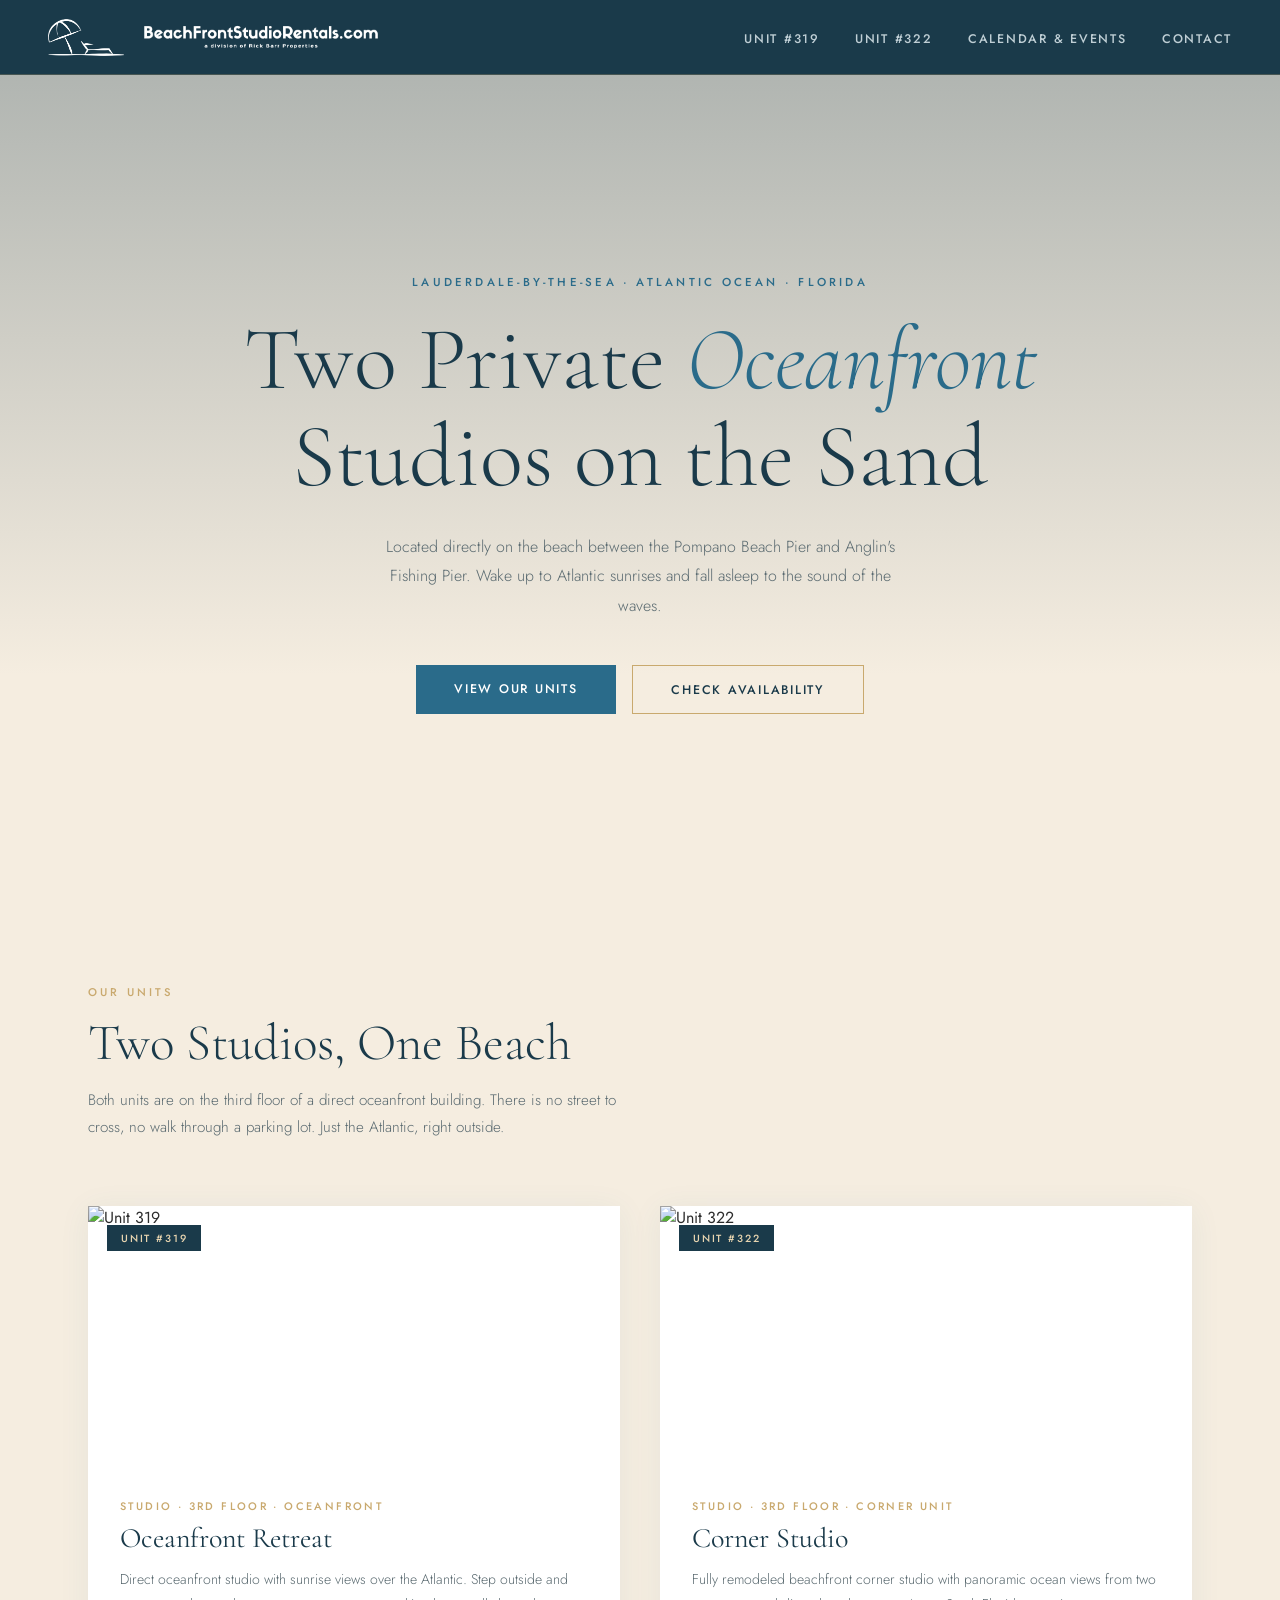
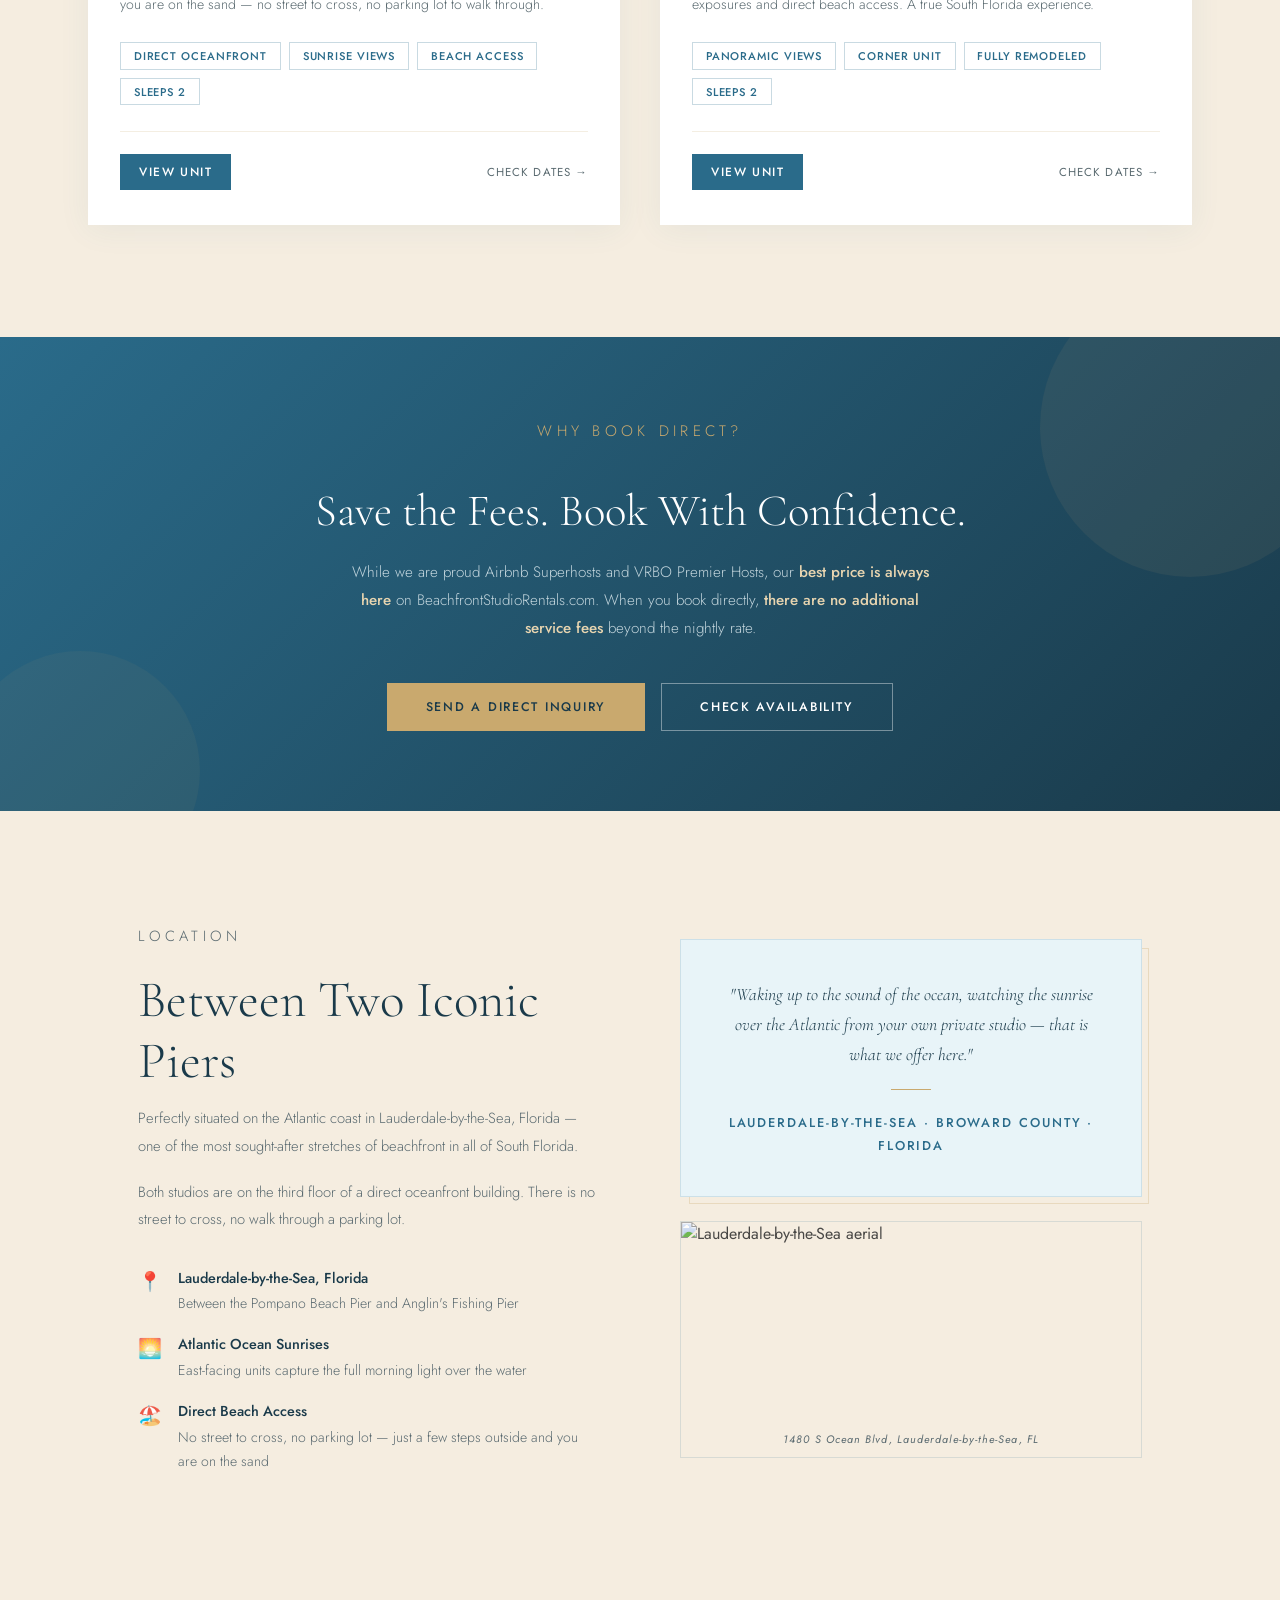
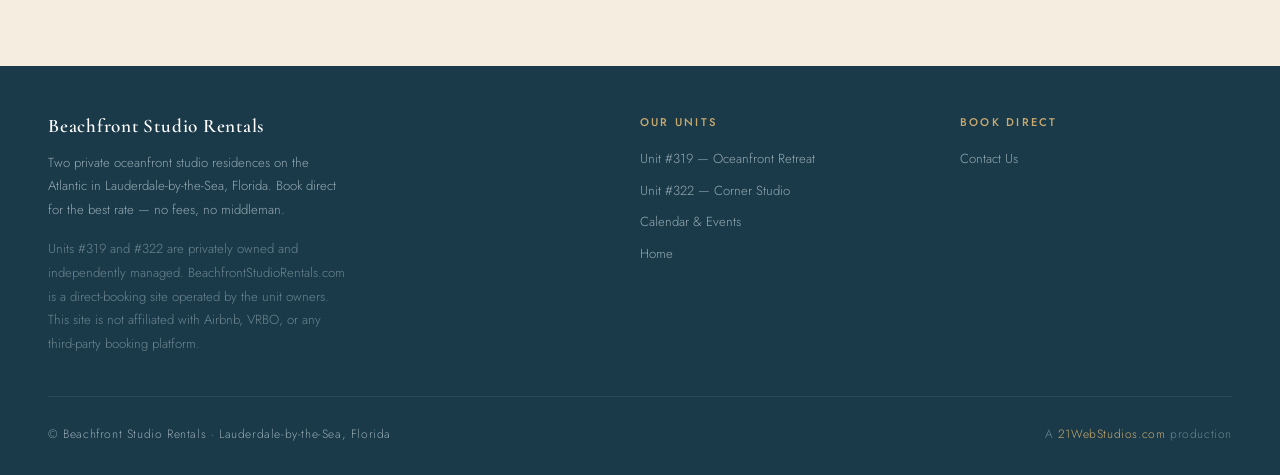
==== index.html @ 5acc969b "Add files via upload" ====
<!DOCTYPE html>
<html lang="en">
<head>
  <meta charset="UTF-8"/>
  <meta name="viewport" content="width=device-width,initial-scale=1.0"/>
  <title>Beachfront Studio Rentals &middot; Lauderdale-by-the-Sea, Florida</title>
  <meta name="description" content="Two private oceanfront studio residences directly on the sand in Lauderdale-by-the-Sea, Florida. Book direct and save."/>
  <link href="https://fonts.googleapis.com/css2?family=Cormorant+Garamond:ital,wght@0,300;0,400;0,600;1,300;1,400&family=Jost:wght@300;400;500&display=swap" rel="stylesheet"/>
  <style>

    *,*::before,*::after{box-sizing:border-box;margin:0;padding:0;}
:root{--sand:#f5ede0;--sand-dk:#ede0cc;--ocean:#2a6b8a;--ocean-dk:#1e5470;--foam:#e8f4f8;--deep:#1a3a4a;--gold:#c9a96e;--gold-lt:#e8d5b0;--text:#2c2c2c;--muted:#5a6a70;}
html{scroll-behavior:smooth;}
body{font-family:'Jost',sans-serif;background:var(--sand);color:var(--text);overflow-x:hidden;}
    nav{position:fixed;top:0;left:0;right:0;z-index:100;display:flex;justify-content:space-between;align-items:center;height:75px;padding:0 3rem;overflow:visible;background:#1a3a4a;border-bottom:1px solid rgba(201,169,110,0.25);}
.nav-logo{display:flex;align-items:center;gap:0.75rem;text-decoration:none;flex-shrink:0;overflow:visible;}
.nav-logo-icon{height:55px;width:auto;display:block;}
.nav-logo-wordmark{height:150px;width:auto;display:block;}
.nav-links{display:flex;gap:2.2rem;list-style:none;align-items:center;}
.nav-links a,.nav-links button{text-decoration:none;font-size:0.78rem;font-weight:500;letter-spacing:0.14em;text-transform:uppercase;color:rgba(232,244,248,0.8);transition:color 0.2s;background:none;border:none;cursor:pointer;font-family:'Jost',sans-serif;padding:0;}
.nav-links a:hover,.nav-links a.active,.nav-links button:hover{color:var(--gold);}
.nav-toggle{display:none;background:none;border:none;cursor:pointer;flex-direction:column;gap:5px;padding:4px;}
.nav-toggle span{display:block;width:22px;height:2px;background:rgba(232,244,248,0.8);}
    .contact-modal{display:none;position:fixed;inset:0;background:rgba(0,0,0,0.65);z-index:400;align-items:center;justify-content:center;padding:2rem;}
.contact-modal.open{display:flex;}
.contact-box{background:var(--sand);max-width:540px;width:100%;padding:2.5rem;position:relative;max-height:90vh;overflow-y:auto;}
.contact-box-close{position:absolute;top:1rem;right:1.25rem;background:none;border:none;font-size:1.5rem;cursor:pointer;color:var(--muted);line-height:1;}
.contact-box-eyebrow{font-size:0.68rem;letter-spacing:0.25em;text-transform:uppercase;color:var(--gold);font-weight:500;margin-bottom:0.5rem;}
.contact-box-title{font-family:'Cormorant Garamond',serif;font-size:1.7rem;font-weight:300;color:var(--deep);margin-bottom:1.75rem;line-height:1.2;}
.contact-form{display:flex;flex-direction:column;gap:0.85rem;}
.contact-form input,.contact-form select,.contact-form textarea{width:100%;padding:0.75rem 1rem;border:1px solid rgba(42,107,138,0.22);background:white;font-family:'Jost',sans-serif;font-size:0.88rem;color:var(--text);outline:none;transition:border-color 0.2s;resize:none;-webkit-appearance:none;appearance:none;}
.contact-form input:focus,.contact-form select:focus,.contact-form textarea:focus{border-color:var(--ocean);}
.contact-form textarea{height:100px;}
.date-row{display:grid;grid-template-columns:1fr 1fr;gap:0.85rem;}
.contact-nudge{font-size:0.78rem;color:var(--ocean);font-style:italic;display:none;padding:0.4rem 0.75rem;background:rgba(42,107,138,0.07);border-left:2px solid var(--ocean);}
.contact-submit{background:var(--ocean);color:white;padding:0.9rem;font-family:'Jost',sans-serif;font-size:0.78rem;font-weight:500;letter-spacing:0.14em;text-transform:uppercase;border:none;cursor:pointer;transition:background 0.2s;width:100%;margin-top:0.25rem;}
.contact-submit:hover{background:var(--deep);}
.contact-success{display:none;text-align:center;padding:2rem 0;}
.contact-success .check{font-size:2.5rem;color:var(--gold);margin-bottom:0.75rem;}
.contact-success p{font-size:0.92rem;color:var(--muted);font-weight:300;line-height:1.85;}
    .hero{min-height:100vh;display:flex;flex-direction:column;justify-content:center;align-items:center;text-align:center;padding:10rem 2rem 4.5rem;position:relative;overflow:hidden;}
    .hero::before{content:'';position:absolute;inset:0;background:linear-gradient(to bottom,rgba(26,58,74,0.35) 0%,rgba(245,237,224,0.72) 75%,rgba(245,237,224,1) 100%);z-index:1;}
    .hero-slide{position:absolute;inset:0;background-size:cover;background-position:center;background-repeat:no-repeat;opacity:0;transition:opacity 2s ease-in-out;z-index:0;}
    .hero-slide.active{opacity:1;}
    .hero>*:not(.hero-slide){position:relative;z-index:2;}
    .hero-eyebrow{font-size:0.72rem;letter-spacing:0.28em;text-transform:uppercase;color:var(--ocean);margin-bottom:1.4rem;font-weight:500;animation:fadeUp 0.9s ease both;}
    .hero h1{font-family:'Cormorant Garamond',serif;font-size:clamp(2.8rem,7vw,5.8rem);font-weight:300;line-height:1.08;color:var(--deep);max-width:820px;margin-bottom:1.6rem;animation:fadeUp 0.9s 0.15s ease both;}
    .hero h1 em{font-style:italic;color:var(--ocean);}
    .hero-sub{font-size:1rem;line-height:1.85;color:var(--muted);max-width:520px;margin-bottom:2.8rem;font-weight:300;animation:fadeUp 0.9s 0.3s ease both;}
    .hero-cta{display:flex;gap:1rem;flex-wrap:wrap;justify-content:center;animation:fadeUp 0.9s 0.45s ease both;}
    @keyframes fadeUp{from{opacity:0;transform:translateY(28px);}to{opacity:1;transform:translateY(0);}}
    .btn-primary{background:var(--ocean);color:white;padding:0.9rem 2.4rem;border:none;font-family:'Jost',sans-serif;font-size:0.78rem;font-weight:500;letter-spacing:0.14em;text-transform:uppercase;text-decoration:none;cursor:pointer;transition:background 0.2s,transform 0.2s;display:inline-block;}
    .btn-primary:hover{background:var(--deep);transform:translateY(-2px);}
    .btn-outline{background:transparent;color:var(--deep);padding:0.9rem 2.4rem;border:1.5px solid var(--gold);font-family:'Jost',sans-serif;font-size:0.78rem;font-weight:500;letter-spacing:0.14em;text-transform:uppercase;text-decoration:none;cursor:pointer;transition:background 0.2s,color 0.2s,transform 0.2s;display:inline-block;}
    .btn-outline:hover{background:var(--gold);color:white;transform:translateY(-2px);}
    .units{padding:5.25rem 3rem 7rem;max-width:1200px;margin:0 auto;}
    .section-label{font-size:0.7rem;letter-spacing:0.28em;text-transform:uppercase;color:var(--gold);margin-bottom:0.8rem;font-weight:500;}
    .section-title{font-family:'Cormorant Garamond',serif;font-size:clamp(2rem,4vw,3.2rem);font-weight:300;color:var(--deep);margin-bottom:0.8rem;line-height:1.2;}
    .section-intro{font-size:0.95rem;color:var(--muted);font-weight:300;line-height:1.8;max-width:560px;margin-bottom:4rem;}
    .units-grid{display:grid;grid-template-columns:repeat(auto-fit,minmax(340px,1fr));gap:2.5rem;}
    .unit-card{background:white;overflow:hidden;box-shadow:0 4px 30px rgba(42,107,138,0.07);transition:transform 0.35s,box-shadow 0.35s;}
    .unit-card:hover{transform:translateY(-7px);box-shadow:0 16px 50px rgba(42,107,138,0.14);}
    .unit-img-wrap{position:relative;overflow:hidden;}
    .unit-img{width:100%;height:260px;object-fit:cover;display:block;transition:transform 0.5s ease;}
    .unit-card:hover .unit-img{transform:scale(1.04);}
    .unit-badge{position:absolute;top:1.2rem;left:1.2rem;background:var(--deep);color:var(--gold-lt);font-size:0.65rem;letter-spacing:0.18em;text-transform:uppercase;padding:0.35rem 0.85rem;font-weight:500;}
    .unit-body{padding:2rem 2rem 2.2rem;}
    .unit-number{font-size:0.68rem;letter-spacing:0.22em;text-transform:uppercase;color:var(--gold);margin-bottom:0.5rem;font-weight:500;}
    .unit-name{font-family:'Cormorant Garamond',serif;font-size:1.75rem;font-weight:400;color:var(--deep);margin-bottom:0.75rem;line-height:1.2;}
    .unit-desc{font-size:0.88rem;line-height:1.75;color:var(--muted);font-weight:300;margin-bottom:1.6rem;}
    .unit-features{display:flex;flex-wrap:wrap;gap:0.5rem;margin-bottom:1.6rem;}
    .unit-feature{font-size:0.7rem;letter-spacing:0.08em;text-transform:uppercase;color:var(--ocean);border:1px solid rgba(42,107,138,0.25);padding:0.3rem 0.8rem;font-weight:500;}
    .unit-footer{display:flex;justify-content:space-between;align-items:center;padding-top:1.4rem;border-top:1px solid rgba(201,169,110,0.2);flex-wrap:wrap;gap:0.8rem;}
    .unit-link-primary{font-size:0.75rem;letter-spacing:0.12em;text-transform:uppercase;color:white;background:var(--ocean);text-decoration:none;font-weight:500;padding:0.55rem 1.2rem;transition:background 0.2s;}
    .unit-link-primary:hover{background:var(--deep);}
    .unit-link-secondary{font-size:0.72rem;letter-spacing:0.1em;text-transform:uppercase;color:var(--muted);text-decoration:none;font-weight:400;transition:color 0.2s;}
    .unit-link-secondary:hover{color:var(--gold);}
    .book-direct{background:linear-gradient(135deg,var(--ocean) 0%,var(--deep) 100%);padding:5rem 3rem;text-align:center;position:relative;overflow:hidden;}
    .book-direct::before{content:'';position:absolute;top:-60px;right:-60px;width:300px;height:300px;border-radius:50%;background:rgba(201,169,110,0.08);}
    .book-direct::after{content:'';position:absolute;bottom:-80px;left:-40px;width:240px;height:240px;border-radius:50%;background:rgba(201,169,110,0.06);}
    .book-direct h2{font-family:'Cormorant Garamond',serif;font-size:clamp(1.8rem,3.5vw,2.8rem);font-weight:300;color:white;margin-bottom:1.2rem;line-height:1.2;}
    .book-direct p{font-size:0.95rem;line-height:1.85;color:rgba(232,244,248,0.8);max-width:600px;margin:0 auto 2.5rem;font-weight:300;}
    .book-direct p strong{color:var(--gold-lt);font-weight:500;}
    .book-direct-actions{display:flex;gap:1rem;justify-content:center;flex-wrap:wrap;position:relative;z-index:1;}
    .btn-gold{background:var(--gold);color:var(--deep);padding:0.9rem 2.4rem;border:none;font-family:'Jost',sans-serif;font-size:0.78rem;font-weight:500;letter-spacing:0.14em;text-transform:uppercase;text-decoration:none;cursor:pointer;transition:background 0.2s,transform 0.2s;display:inline-block;}
    .btn-gold:hover{background:var(--gold-lt);transform:translateY(-2px);}
    .btn-ghost{background:transparent;color:white;padding:0.9rem 2.4rem;border:1.5px solid rgba(255,255,255,0.4);font-family:'Jost',sans-serif;font-size:0.78rem;font-weight:500;letter-spacing:0.14em;text-transform:uppercase;text-decoration:none;cursor:pointer;transition:border-color 0.2s,background 0.2s,transform 0.2s;display:inline-block;}
    .btn-ghost:hover{border-color:white;background:rgba(255,255,255,0.08);transform:translateY(-2px);}
    .location{padding:7rem 3rem;max-width:1100px;margin:0 auto;display:grid;grid-template-columns:1fr 1fr;gap:5rem;align-items:center;}
    .location-text p{font-size:0.92rem;line-height:1.85;color:var(--muted);font-weight:300;margin-bottom:1.2rem;}
    .location-detail{display:flex;flex-direction:column;gap:1rem;margin-top:2rem;}
    .location-item{display:flex;gap:1rem;align-items:flex-start;}
    .location-icon{font-size:1.2rem;margin-top:0.1rem;flex-shrink:0;}
    .location-item-text{font-size:0.88rem;line-height:1.7;color:var(--muted);font-weight:300;}
    .location-item-text strong{display:block;font-weight:500;color:var(--deep);font-size:0.9rem;margin-bottom:0.15rem;}
    .location-visual-col{display:flex;flex-direction:column;gap:1.5rem;}
    .location-visual{background:var(--foam);border:1px solid rgba(42,107,138,0.15);padding:2.5rem;text-align:center;position:relative;}
    .location-visual::before{content:'';position:absolute;top:8px;left:8px;right:-8px;bottom:-8px;border:1px solid rgba(201,169,110,0.3);z-index:-1;}
    .location-visual p{font-family:'Cormorant Garamond',serif;font-size:1.1rem;font-style:italic;color:var(--deep);line-height:1.7;font-weight:300;}
    .loc-divider{width:40px;height:1px;background:var(--gold);margin:1.2rem auto;}
    .loc-address{font-family:'Jost',sans-serif;font-style:normal;font-size:0.8rem;letter-spacing:0.15em;text-transform:uppercase;color:var(--ocean);font-weight:500;}
    .location-map-placeholder{border:1px solid rgba(42,107,138,0.15);overflow:hidden;}
    footer{background:#1a3a4a;color:rgba(232,244,248,0.6);padding:3rem 3rem 2rem;margin-top:5rem;}
.footer-inner{max-width:1200px;margin:0 auto;display:grid;grid-template-columns:2fr 1fr 1fr;gap:3rem;padding-bottom:2.5rem;border-bottom:1px solid rgba(255,255,255,0.08);}
.footer-brand .footer-logo{font-family:'Cormorant Garamond',serif;font-size:1.2rem;font-weight:600;color:white;letter-spacing:0.04em;margin-bottom:0.8rem;}
.footer-brand p{font-size:0.82rem;line-height:1.8;font-weight:300;max-width:300px;}
.footer-legal{font-size:0.75rem;color:rgba(232,244,248,0.4);line-height:1.7;font-weight:300;margin-top:1rem;max-width:300px;}
.footer-col h4{font-size:0.7rem;letter-spacing:0.2em;text-transform:uppercase;color:var(--gold);margin-bottom:1rem;font-weight:500;}
.footer-col ul{list-style:none;display:flex;flex-direction:column;gap:0.55rem;}
.footer-col ul a,.footer-col ul button{font-size:0.82rem;color:rgba(232,244,248,0.6);text-decoration:none;font-weight:300;transition:color 0.2s;background:none;border:none;cursor:pointer;font-family:'Jost',sans-serif;padding:0;text-align:left;}
.footer-col ul a:hover,.footer-col ul button:hover{color:var(--gold);}
.footer-bottom{max-width:1200px;margin:1.8rem auto 0;display:flex;justify-content:space-between;align-items:center;flex-wrap:wrap;gap:0.5rem;}
.footer-bottom p{font-size:0.75rem;font-weight:300;letter-spacing:0.05em;}
.footer-credit{font-size:0.75rem;font-weight:300;color:rgba(232,244,248,0.4);}
.footer-credit a{color:var(--gold);text-decoration:none;transition:color 0.2s;}
.footer-credit a:hover{color:var(--gold-lt);}
    @media(max-width:900px){.location{grid-template-columns:1fr;gap:3rem;padding:5rem 2rem;}}
    @media(max-width:768px){
      nav{padding:0 1.5rem;}
      .nav-links{display:none;flex-direction:column;position:absolute;top:75px;left:0;right:0;background:#1a3a4a;padding:1.5rem 2rem;gap:1.4rem;border-bottom:1px solid rgba(201,169,110,0.25);}
      .nav-links.open{display:flex;}
      .nav-toggle{display:flex;}
      .nav-logo-icon{height:40px;}
      .nav-logo-wordmark{height:100px;}
      .hero{padding:8rem 1.5rem 3.5rem;}
      .hero h1{font-size:clamp(2.2rem,10vw,3.5rem);}
      .hero-cta{flex-direction:column;align-items:center;}
      .btn-primary,.btn-outline{width:100%;max-width:280px;text-align:center;}
      .units{padding:3.5rem 1.5rem 4rem;}
      .units-grid{grid-template-columns:1fr;}
      .book-direct{padding:3.5rem 1.5rem;}
      .book-direct-actions{flex-direction:column;align-items:center;}
      .btn-gold,.btn-ghost{width:100%;max-width:280px;text-align:center;}
      .location{grid-template-columns:1fr;gap:2.5rem;padding:3.5rem 1.5rem;}
      .location-visual::before{display:none;}
      .footer-inner{grid-template-columns:1fr;gap:2rem;}
      .footer-bottom{flex-direction:column;align-items:flex-start;}
    }
  

    .contact-modal{display:none;position:fixed;inset:0;background:rgba(0,0,0,0.65);z-index:400;align-items:center;justify-content:center;padding:2rem;}
    .contact-modal.open{display:flex;}
    .contact-box{background:var(--sand);max-width:540px;width:100%;padding:2.5rem;position:relative;max-height:90vh;overflow-y:auto;}
    .contact-box-close{position:absolute;top:1rem;right:1.25rem;background:none;border:none;font-size:1.5rem;cursor:pointer;color:var(--muted);line-height:1;}
    .contact-box-eyebrow{font-size:0.68rem;letter-spacing:0.25em;text-transform:uppercase;color:var(--gold);font-weight:500;margin-bottom:0.5rem;}
    .contact-box-title{font-family:'Cormorant Garamond',serif;font-size:1.7rem;font-weight:300;color:var(--deep);margin-bottom:1.75rem;line-height:1.2;}
    .contact-form{display:flex;flex-direction:column;gap:0.85rem;}
    .contact-form input,.contact-form select,.contact-form textarea{width:100%;padding:0.75rem 1rem;border:1px solid rgba(42,107,138,0.22);background:white;font-family:'Jost',sans-serif;font-size:0.88rem;color:var(--text);outline:none;transition:border-color 0.2s;resize:none;-webkit-appearance:none;appearance:none;}
    .contact-form input:focus,.contact-form select:focus,.contact-form textarea:focus{border-color:var(--ocean);}
    .contact-form textarea{height:100px;}
    .date-row{display:grid;grid-template-columns:1fr 1fr;gap:0.85rem;}
    .contact-nudge{font-size:0.78rem;color:var(--ocean);font-style:italic;display:none;padding:0.4rem 0.75rem;background:rgba(42,107,138,0.07);border-left:2px solid var(--ocean);}
    .contact-submit{background:var(--ocean);color:white;padding:0.9rem;font-family:'Jost',sans-serif;font-size:0.78rem;font-weight:500;letter-spacing:0.14em;text-transform:uppercase;border:none;cursor:pointer;transition:background 0.2s;width:100%;margin-top:0.25rem;}
    .contact-submit:hover{background:var(--deep);}
    .contact-success{display:none;text-align:center;padding:2rem 0;}
    .contact-success .check{font-size:2.5rem;color:var(--gold);margin-bottom:0.75rem;}
    .contact-success p{font-size:0.92rem;color:var(--muted);font-weight:300;line-height:1.85;}

    .btn-link{background:none;border:none;cursor:pointer;font-size:0.82rem;color:rgba(232,244,248,0.6);font-family:'Jost',sans-serif;font-weight:300;padding:0;text-align:left;transition:color 0.2s;display:inline;}
    .btn-link:hover{color:var(--gold);}
    .footer-credit{font-size:0.75rem;font-weight:300;color:rgba(232,244,248,0.4);}
    .footer-credit a{color:var(--gold);text-decoration:none;}
    .footer-credit a:hover{color:var(--gold-lt);}
    .nav-links button{font-size:0.78rem;font-weight:500;letter-spacing:0.14em;text-transform:uppercase;color:rgba(232,244,248,0.8);transition:color 0.2s;background:none;border:none;cursor:pointer;font-family:'Jost',sans-serif;padding:0;}
    .nav-links button:hover{color:var(--gold);}
  </style>
</head>
<body>
  <nav id="site-nav">
    <a class="nav-logo" href="index.html">
      <img class="nav-logo-icon" src="[data-uri]" alt="Beachfront Studio Rentals"/>
      <img class="nav-logo-wordmark" src="[data-uri]" alt="BeachFrontStudioRentals.com"/>
    </a>
    <ul class="nav-links" id="nav-links">
      <li><a href="319.html">Unit #319</a></li><li><a href="322.html">Unit #322</a></li><li><a href="calendar-events.html">Calendar &amp; Events</a></li>
      <li><button id="nav-contact-btn">Contact</button></li>
    </ul>
    <button class="nav-toggle" id="nav-toggle" aria-label="Menu"><span></span><span></span><span></span></button>
  </nav>
  <div class="contact-modal" id="contact-modal">
    <div class="contact-box">
      <button class="contact-box-close" id="contact-modal-close">&times;</button>
      <p class="contact-box-eyebrow">Get in Touch</p>
      <h2 class="contact-box-title">Send a Direct Inquiry</h2>
      <form class="contact-form" id="contact-form">
        <input type="hidden" name="access_key" value="ede3a035-f85a-4089-bf98-8eaeab408e15"/>
        <input type="hidden" name="subject" value="New Inquiry from BeachfrontStudioRentals.com"/>
        <input type="hidden" name="from_name" value="BeachfrontStudioRentals.com"/>
        <input type="text" name="name" placeholder="Your Name *" required/>
        <input type="email" name="email" placeholder="Email Address *" required/>
        <input type="tel" name="phone" id="contact-phone" placeholder="Phone Number (optional)"/>
        <select name="contact_preference" id="contact-pref">
          <option value="">Best way to reach you...</option>
          <option value="Email">Email</option>
          <option value="Text">Text</option>
          <option value="Phone call">Phone call</option>
        </select>
        <div class="contact-nudge" id="contact-nudge">Looks like you didn't add a phone number &mdash; drop it above and we'll reach out that way.</div>
        <div class="date-row">
          <input type="date" name="checkin"/>
          <input type="date" name="checkout"/>
        </div>
        <textarea name="message" placeholder="Tell us about your stay..."></textarea>
        <button type="submit" class="contact-submit">Send Inquiry &rarr;</button>
      </form>
      <div class="contact-success" id="contact-success">
        <div class="check">&#10003;</div>
        <p>Thank you &mdash; your message is on its way. We'll be in touch shortly.</p>
      </div>
    </div>
  </div>
<div class="contact-modal" id="contact-modal">
    <div class="contact-box">
      <button class="contact-box-close" id="contact-modal-close">&times;</button>
      <p class="contact-box-eyebrow">Get in Touch</p>
      <h2 class="contact-box-title">Send a Direct Inquiry</h2>
      <form class="contact-form" id="contact-form">
        <input type="hidden" name="access_key" value="ede3a035-f85a-4089-bf98-8eaeab408e15"/>
        <input type="hidden" name="subject" value="New Inquiry from BeachfrontStudioRentals.com"/>
        <input type="hidden" name="from_name" value="BeachfrontStudioRentals.com"/>
        <input type="text" name="name" placeholder="Your Name *" required/>
        <input type="email" name="email" placeholder="Email Address *" required/>
        <input type="tel" name="phone" id="contact-phone" placeholder="Phone Number (optional)"/>
        <select name="contact_preference" id="contact-pref">
          <option value="">Best way to reach you...</option>
          <option value="Email">Email</option>
          <option value="Text">Text</option>
          <option value="Phone call">Phone call</option>
        </select>
        <div class="contact-nudge" id="contact-nudge">Looks like you didn't add a phone number &mdash; drop it above and we'll reach out that way.</div>
        <div class="date-row">
          <input type="date" name="checkin"/>
          <input type="date" name="checkout"/>
        </div>
        <textarea name="message" placeholder="Tell us about your stay..."></textarea>
        <button type="submit" class="contact-submit">Send Inquiry &rarr;</button>
      </form>
      <div class="contact-success" id="contact-success">
        <div class="check">&#10003;</div>
        <p>Thank you &mdash; your message is on its way. We'll be in touch shortly.</p>
      </div>
    </div>
  </div>

  <section class="hero">
    <div class="hero-slide active" style="background-image:url('https://images.unsplash.com/photo-1652643295887-0daaf30666dd?w=1800&q=85')"></div>
    <div class="hero-slide" style="background-image:url('https://images.unsplash.com/photo-1507525428034-b723cf961d3e?w=1800&q=85')"></div>
    <div class="hero-slide" style="background-image:url('https://images.unsplash.com/photo-1519046904884-53103b34b206?w=1800&q=85')"></div>
    <div class="hero-slide" style="background-image:url('https://images.unsplash.com/photo-1473116763249-2faaef81ccda?w=1800&q=85')"></div>
    <div class="hero-slide" style="background-image:url('https://images.unsplash.com/photo-1544551763-46a013bb70d5?w=1800&q=85')"></div>
    <p class="hero-eyebrow">Lauderdale-by-the-Sea &middot; Atlantic Ocean &middot; Florida</p>
    <h1>Two Private <em>Oceanfront</em> Studios on the Sand</h1>
    <p class="hero-sub">Located directly on the beach between the Pompano Beach Pier and Anglin's Fishing Pier. Wake up to Atlantic sunrises and fall asleep to the sound of the waves.</p>
    <div class="hero-cta">
      <a href="#units" class="btn-primary">View Our Units</a>
      <a href="calendar-events.html" class="btn-outline">Check Availability</a>
    </div>
  </section>

  <section class="units" id="units">
    <p class="section-label">Our Units</p>
    <h2 class="section-title">Two Studios, One Beach</h2>
    <p class="section-intro">Both units are on the third floor of a direct oceanfront building. There is no street to cross, no walk through a parking lot. Just the Atlantic, right outside.</p>
    <div class="units-grid">
      <div class="unit-card">
        <div class="unit-img-wrap">
          <img class="unit-img" src="images/319/01.jpg" alt="Unit 319"/>
          <div class="unit-badge">Unit #319</div>
        </div>
        <div class="unit-body">
          <p class="unit-number">Studio &middot; 3rd Floor &middot; Oceanfront</p>
          <h3 class="unit-name">Oceanfront Retreat</h3>
          <p class="unit-desc">Direct oceanfront studio with sunrise views over the Atlantic. Step outside and you are on the sand — no street to cross, no parking lot to walk through.</p>
          <div class="unit-features">
            <span class="unit-feature">Direct Oceanfront</span>
            <span class="unit-feature">Sunrise Views</span>
            <span class="unit-feature">Beach Access</span>
            <span class="unit-feature">Sleeps 2</span>
          </div>
          <div class="unit-footer">
            <a href="319.html" class="unit-link-primary">View Unit</a>
            <a href="calendar-events.html" class="unit-link-secondary">Check Dates &rarr;</a>
          </div>
        </div>
      </div>
      <div class="unit-card">
        <div class="unit-img-wrap">
          <img class="unit-img" src="images/322/01.jpg" alt="Unit 322"/>
          <div class="unit-badge">Unit #322</div>
        </div>
        <div class="unit-body">
          <p class="unit-number">Studio &middot; 3rd Floor &middot; Corner Unit</p>
          <h3 class="unit-name">Corner Studio</h3>
          <p class="unit-desc">Fully remodeled beachfront corner studio with panoramic ocean views from two exposures and direct beach access. A true South Florida experience.</p>
          <div class="unit-features">
            <span class="unit-feature">Panoramic Views</span>
            <span class="unit-feature">Corner Unit</span>
            <span class="unit-feature">Fully Remodeled</span>
            <span class="unit-feature">Sleeps 2</span>
          </div>
          <div class="unit-footer">
            <a href="322.html" class="unit-link-primary">View Unit</a>
            <a href="calendar-events.html" class="unit-link-secondary">Check Dates &rarr;</a>
          </div>
        </div>
      </div>
    </div>
  </section>

  <section class="book-direct">
    <p class="section-label" style="color:var(--gold);">Why Book Direct?</p>
    <h2>Save the Fees. Book With Confidence.</h2>
    <p>While we are proud Airbnb Superhosts and VRBO Premier Hosts, our <strong>best price is always here</strong> on BeachfrontStudioRentals.com. When you book directly, <strong>there are no additional service fees</strong> beyond the nightly rate.</p>
    <div class="book-direct-actions">
      <button class="btn-gold" id="book-direct-contact-btn">Send a Direct Inquiry</button>
      <a href="calendar-events.html" class="btn-ghost">Check Availability</a>
    </div>
  </section>

  <section class="location">
    <div class="location-text">
      <p class="section-label">Location</p>
      <h2 class="section-title">Between Two Iconic Piers</h2>
      <p>Perfectly situated on the Atlantic coast in Lauderdale-by-the-Sea, Florida &mdash; one of the most sought-after stretches of beachfront in all of South Florida.</p>
      <p>Both studios are on the third floor of a direct oceanfront building. There is no street to cross, no walk through a parking lot.</p>
      <div class="location-detail">
        <div class="location-item">
          <span class="location-icon">📍</span>
          <div class="location-item-text"><strong>Lauderdale-by-the-Sea, Florida</strong>Between the Pompano Beach Pier and Anglin's Fishing Pier</div>
        </div>
        <div class="location-item">
          <span class="location-icon">🌅</span>
          <div class="location-item-text"><strong>Atlantic Ocean Sunrises</strong>East-facing units capture the full morning light over the water</div>
        </div>
        <div class="location-item">
          <span class="location-icon">🏖️</span>
          <div class="location-item-text"><strong>Direct Beach Access</strong>No street to cross, no parking lot &mdash; just a few steps outside and you are on the sand</div>
        </div>
      </div>
    </div>
    <div class="location-visual-col">
      <div class="location-visual">
        <p>"Waking up to the sound of the ocean, watching the sunrise over the Atlantic from your own private studio &mdash; that is what we offer here."</p>
        <div class="loc-divider"></div>
        <span class="loc-address">Lauderdale-by-the-Sea &middot; Broward County &middot; Florida</span>
      </div>
      <div class="location-map-placeholder">
        <img src="https://images.unsplash.com/photo-1524661135-423995f22d0b?w=600&q=80" alt="Lauderdale-by-the-Sea aerial" style="width:100%;height:200px;object-fit:cover;display:block;opacity:0.85;"/>
        <div style="text-align:center;font-size:0.68rem;letter-spacing:0.1em;color:var(--muted);padding:0.6rem;font-style:italic;">1480 S Ocean Blvd, Lauderdale-by-the-Sea, FL</div>
      </div>
    </div>
  </section>
  <footer>
    <div class="footer-inner">
      <div class="footer-brand">
        <div class="footer-logo">Beachfront Studio Rentals</div>
        <p>Two private oceanfront studio residences on the Atlantic in Lauderdale-by-the-Sea, Florida. Book direct for the best rate &mdash; no fees, no middleman.</p>
        <p class="footer-legal">Units #319 and #322 are privately owned and independently managed. BeachfrontStudioRentals.com is a direct-booking site operated by the unit owners. This site is not affiliated with Airbnb, VRBO, or any third-party booking platform.</p>
      </div>
      <div class="footer-col">
        <h4>Our Units</h4>
        <ul>
          <li><a href="319.html">Unit #319 &mdash; Oceanfront Retreat</a></li>
          <li><a href="322.html">Unit #322 &mdash; Corner Studio</a></li>
          <li><a href="calendar-events.html">Calendar &amp; Events</a></li>
          <li><a href="index.html">Home</a></li>
        </ul>
      </div>
      <div class="footer-col">
        <h4>Book Direct</h4>
        <ul>
          <li><button class="btn-link" id="footer-contact-btn">Contact Us</button></li>
        </ul>
      </div>
    </div>
    <div class="footer-bottom">
      <p>&copy; Beachfront Studio Rentals &middot; Lauderdale-by-the-Sea, Florida</p>
      <p class="footer-credit">A <a href="https://21webstudios.com" target="_blank">21WebStudios.com</a> production</p>
    </div>
  </footer>
  <script>

    document.getElementById('nav-toggle').addEventListener('click', function() {
      document.getElementById('nav-links').classList.toggle('open');
    });
    document.querySelectorAll('.nav-links a').forEach(function(a) {
      a.addEventListener('click', function() { document.getElementById('nav-links').classList.remove('open'); });
    });
    function openContactModal() {
      document.getElementById('contact-form').style.display = 'flex';
      document.getElementById('contact-success').style.display = 'none';
      document.getElementById('contact-modal').classList.add('open');
      document.body.style.overflow = 'hidden';
    }
    document.getElementById('nav-contact-btn').addEventListener('click', openContactModal);
    document.getElementById('footer-contact-btn').addEventListener('click', openContactModal);
    document.getElementById('contact-modal-close').addEventListener('click', function() {
      document.getElementById('contact-modal').classList.remove('open');
      document.body.style.overflow = '';
    });
    document.getElementById('contact-modal').addEventListener('click', function(e) {
      if (e.target === this) { this.classList.remove('open'); document.body.style.overflow = ''; }
    });
    var prefSel = document.getElementById('contact-pref');
    var phoneF = document.getElementById('contact-phone');
    var nudge = document.getElementById('contact-nudge');
    function checkNudge() {
      nudge.style.display = ((prefSel.value==='Text'||prefSel.value==='Phone call') && !phoneF.value.trim()) ? 'block' : 'none';
    }
    prefSel.addEventListener('change', checkNudge);
    phoneF.addEventListener('input', checkNudge);
    document.getElementById('contact-form').addEventListener('submit', async function(e) {
      e.preventDefault();
      var btn = this.querySelector('.contact-submit');
      btn.textContent = 'Sending...'; btn.disabled = true;
      try {
        var r = await fetch('https://api.web3forms.com/submit', {method:'POST', body:new FormData(this)});
        var j = await r.json();
        if (j.success) { this.style.display='none'; document.getElementById('contact-success').style.display='block'; }
        else { btn.textContent='Send Inquiry →'; btn.disabled=false; alert('Something went wrong.'); }
      } catch(err) { btn.textContent='Send Inquiry →'; btn.disabled=false; alert('Something went wrong.'); }
    });
    document.getElementById('book-direct-contact-btn').addEventListener('click', openContactModal);
    const slides=document.querySelectorAll('.hero-slide');
    let current=0;
    setInterval(()=>{slides[current].classList.remove('active');current=(current+1)%slides.length;slides[current].classList.add('active');},6000);
  </script>
</body>
</html>
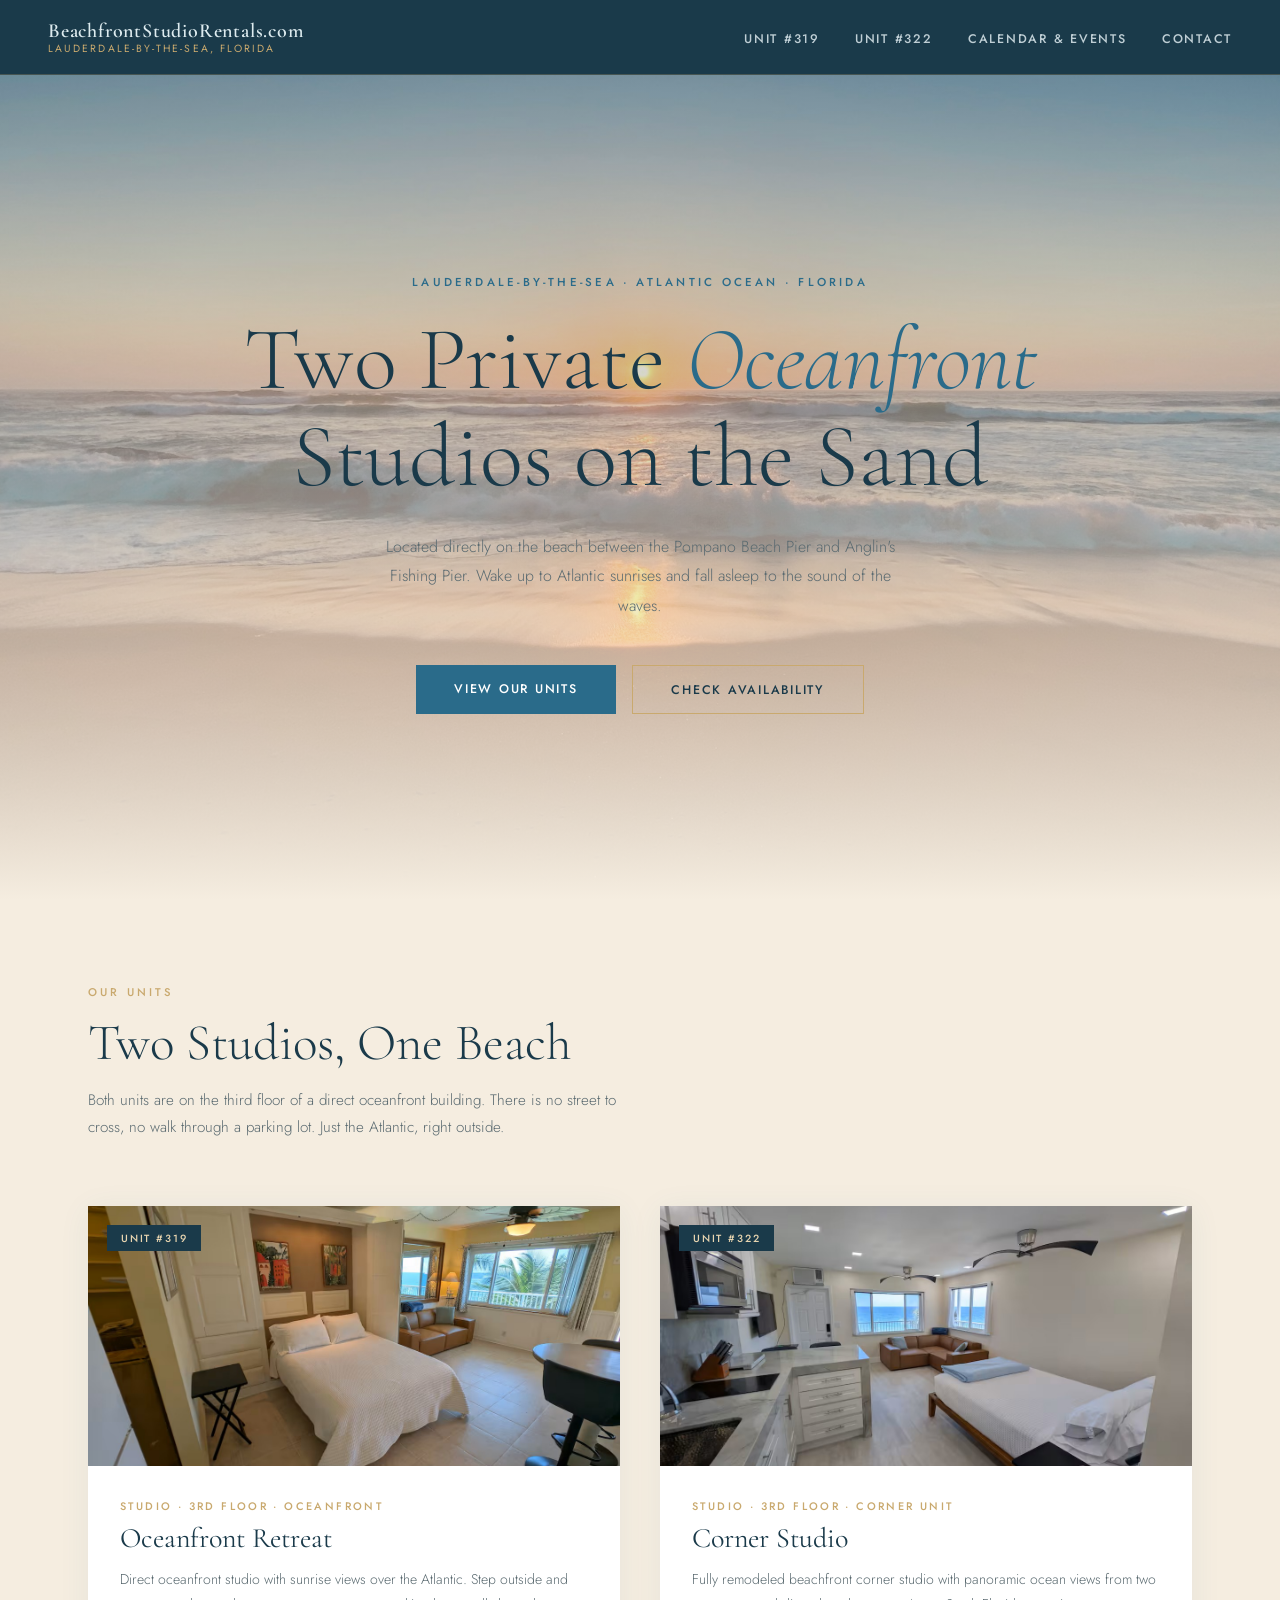
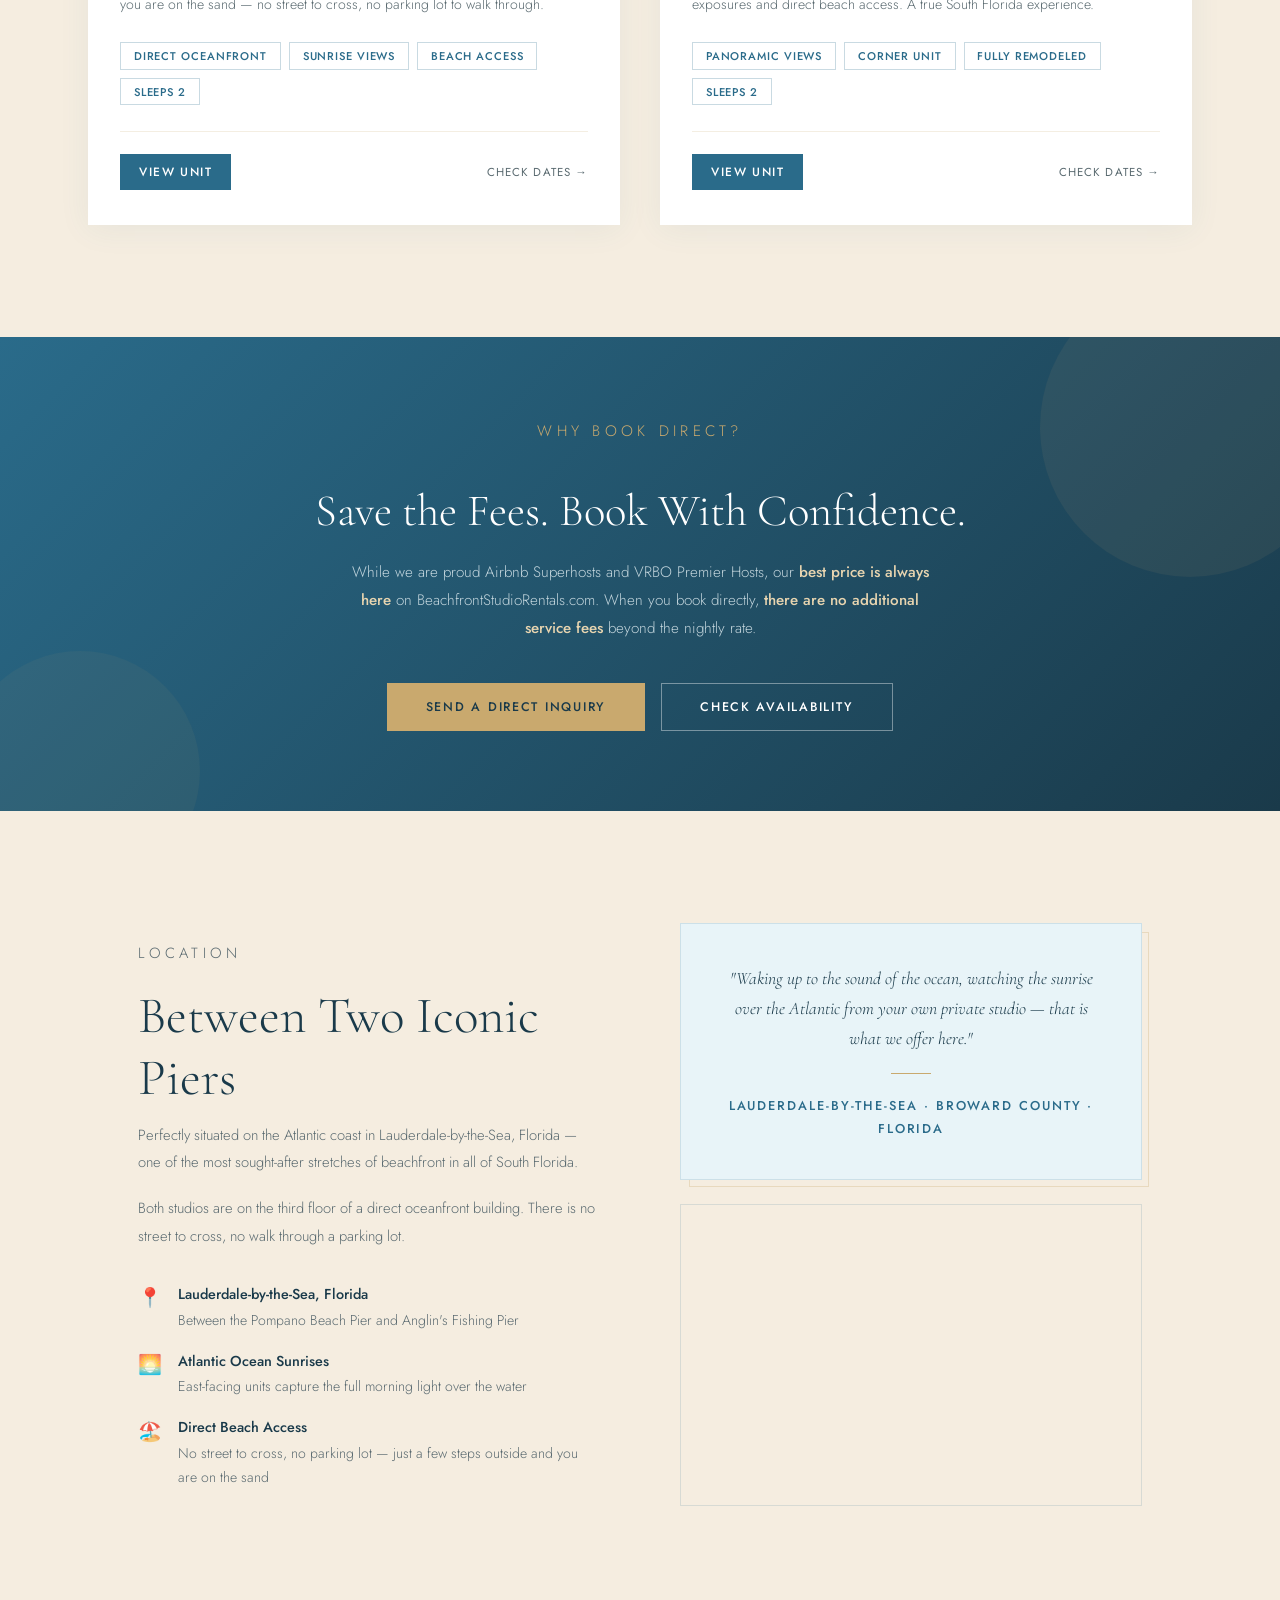
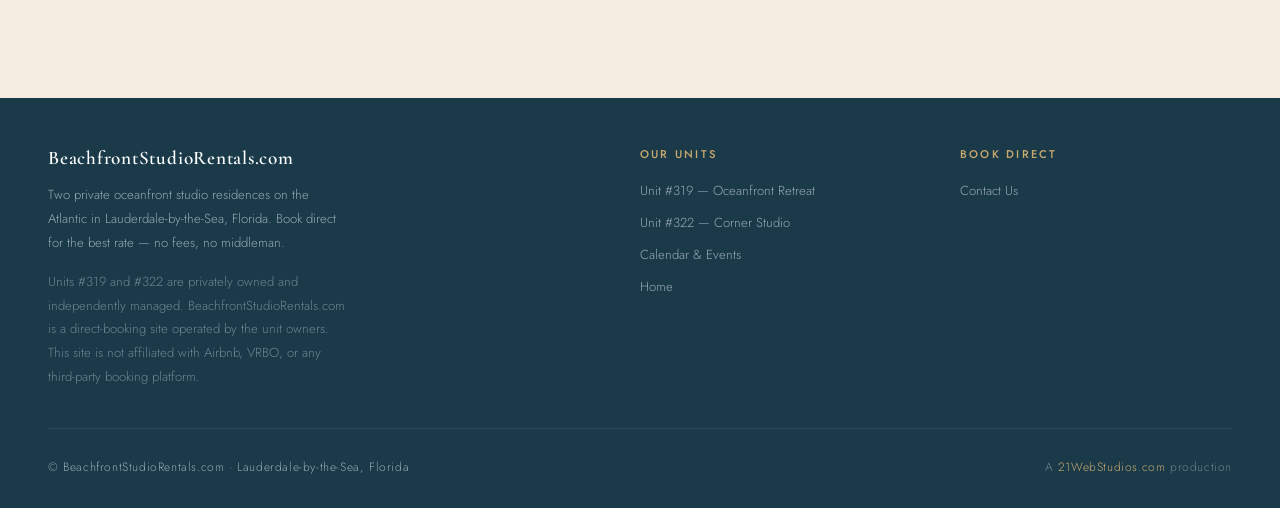
==== commit 559b40c6: "images and new html all" ====
--- a/index.html
+++ b/index.html
@@ -3,7 +3,7 @@
 <head>
   <meta charset="UTF-8"/>
   <meta name="viewport" content="width=device-width,initial-scale=1.0"/>
-  <title>Beachfront Studio Rentals &middot; Lauderdale-by-the-Sea, Florida</title>
+  <title>BeachfrontStudioRentals.com &middot; Lauderdale-by-the-Sea, Florida</title>
   <meta name="description" content="Two private oceanfront studio residences directly on the sand in Lauderdale-by-the-Sea, Florida. Book direct and save."/>
   <link href="https://fonts.googleapis.com/css2?family=Cormorant+Garamond:ital,wght@0,300;0,400;0,600;1,300;1,400&family=Jost:wght@300;400;500&display=swap" rel="stylesheet"/>
   <style>
@@ -13,9 +13,8 @@
 html{scroll-behavior:smooth;}
 body{font-family:'Jost',sans-serif;background:var(--sand);color:var(--text);overflow-x:hidden;}
     nav{position:fixed;top:0;left:0;right:0;z-index:100;display:flex;justify-content:space-between;align-items:center;height:75px;padding:0 3rem;overflow:visible;background:#1a3a4a;border-bottom:1px solid rgba(201,169,110,0.25);}
-.nav-logo{display:flex;align-items:center;gap:0.75rem;text-decoration:none;flex-shrink:0;overflow:visible;}
-.nav-logo-icon{height:55px;width:auto;display:block;}
-.nav-logo-wordmark{height:150px;width:auto;display:block;}
+.nav-logo{font-family:'Cormorant Garamond',serif;font-size:1.25rem;font-weight:600;color:rgba(232,244,248,0.95);text-decoration:none;letter-spacing:0.04em;line-height:1.2;}
+.nav-logo span{display:block;font-size:0.65rem;font-family:'Jost',sans-serif;font-weight:400;letter-spacing:0.2em;text-transform:uppercase;color:var(--gold);}
 .nav-links{display:flex;gap:2.2rem;list-style:none;align-items:center;}
 .nav-links a,.nav-links button{text-decoration:none;font-size:0.78rem;font-weight:500;letter-spacing:0.14em;text-transform:uppercase;color:rgba(232,244,248,0.8);transition:color 0.2s;background:none;border:none;cursor:pointer;font-family:'Jost',sans-serif;padding:0;}
 .nav-links a:hover,.nav-links a.active,.nav-links button:hover{color:var(--gold);}
@@ -120,8 +119,6 @@
       .nav-links{display:none;flex-direction:column;position:absolute;top:75px;left:0;right:0;background:#1a3a4a;padding:1.5rem 2rem;gap:1.4rem;border-bottom:1px solid rgba(201,169,110,0.25);}
       .nav-links.open{display:flex;}
       .nav-toggle{display:flex;}
-      .nav-logo-icon{height:40px;}
-      .nav-logo-wordmark{height:100px;}
       .hero{padding:8rem 1.5rem 3.5rem;}
       .hero h1{font-size:clamp(2.2rem,10vw,3.5rem);}
       .hero-cta{flex-direction:column;align-items:center;}
@@ -138,38 +135,13 @@
     }
   
 
-    .contact-modal{display:none;position:fixed;inset:0;background:rgba(0,0,0,0.65);z-index:400;align-items:center;justify-content:center;padding:2rem;}
-    .contact-modal.open{display:flex;}
-    .contact-box{background:var(--sand);max-width:540px;width:100%;padding:2.5rem;position:relative;max-height:90vh;overflow-y:auto;}
-    .contact-box-close{position:absolute;top:1rem;right:1.25rem;background:none;border:none;font-size:1.5rem;cursor:pointer;color:var(--muted);line-height:1;}
-    .contact-box-eyebrow{font-size:0.68rem;letter-spacing:0.25em;text-transform:uppercase;color:var(--gold);font-weight:500;margin-bottom:0.5rem;}
-    .contact-box-title{font-family:'Cormorant Garamond',serif;font-size:1.7rem;font-weight:300;color:var(--deep);margin-bottom:1.75rem;line-height:1.2;}
-    .contact-form{display:flex;flex-direction:column;gap:0.85rem;}
-    .contact-form input,.contact-form select,.contact-form textarea{width:100%;padding:0.75rem 1rem;border:1px solid rgba(42,107,138,0.22);background:white;font-family:'Jost',sans-serif;font-size:0.88rem;color:var(--text);outline:none;transition:border-color 0.2s;resize:none;-webkit-appearance:none;appearance:none;}
-    .contact-form input:focus,.contact-form select:focus,.contact-form textarea:focus{border-color:var(--ocean);}
-    .contact-form textarea{height:100px;}
-    .date-row{display:grid;grid-template-columns:1fr 1fr;gap:0.85rem;}
-    .contact-nudge{font-size:0.78rem;color:var(--ocean);font-style:italic;display:none;padding:0.4rem 0.75rem;background:rgba(42,107,138,0.07);border-left:2px solid var(--ocean);}
-    .contact-submit{background:var(--ocean);color:white;padding:0.9rem;font-family:'Jost',sans-serif;font-size:0.78rem;font-weight:500;letter-spacing:0.14em;text-transform:uppercase;border:none;cursor:pointer;transition:background 0.2s;width:100%;margin-top:0.25rem;}
-    .contact-submit:hover{background:var(--deep);}
-    .contact-success{display:none;text-align:center;padding:2rem 0;}
-    .contact-success .check{font-size:2.5rem;color:var(--gold);margin-bottom:0.75rem;}
-    .contact-success p{font-size:0.92rem;color:var(--muted);font-weight:300;line-height:1.85;}
-
-    .btn-link{background:none;border:none;cursor:pointer;font-size:0.82rem;color:rgba(232,244,248,0.6);font-family:'Jost',sans-serif;font-weight:300;padding:0;text-align:left;transition:color 0.2s;display:inline;}
-    .btn-link:hover{color:var(--gold);}
-    .footer-credit{font-size:0.75rem;font-weight:300;color:rgba(232,244,248,0.4);}
-    .footer-credit a{color:var(--gold);text-decoration:none;}
-    .footer-credit a:hover{color:var(--gold-lt);}
-    .nav-links button{font-size:0.78rem;font-weight:500;letter-spacing:0.14em;text-transform:uppercase;color:rgba(232,244,248,0.8);transition:color 0.2s;background:none;border:none;cursor:pointer;font-family:'Jost',sans-serif;padding:0;}
-    .nav-links button:hover{color:var(--gold);}
   </style>
 </head>
 <body>
   <nav id="site-nav">
     <a class="nav-logo" href="index.html">
-      <img class="nav-logo-icon" src="[data-uri]" alt="Beachfront Studio Rentals"/>
-      <img class="nav-logo-wordmark" src="[data-uri]" alt="BeachFrontStudioRentals.com"/>
+      BeachfrontStudioRentals.com
+      <span>Lauderdale-by-the-Sea, Florida</span>
     </a>
     <ul class="nav-links" id="nav-links">
       <li><a href="319.html">Unit #319</a></li><li><a href="322.html">Unit #322</a></li><li><a href="calendar-events.html">Calendar &amp; Events</a></li>
@@ -209,45 +181,13 @@
       </div>
     </div>
   </div>
-<div class="contact-modal" id="contact-modal">
-    <div class="contact-box">
-      <button class="contact-box-close" id="contact-modal-close">&times;</button>
-      <p class="contact-box-eyebrow">Get in Touch</p>
-      <h2 class="contact-box-title">Send a Direct Inquiry</h2>
-      <form class="contact-form" id="contact-form">
-        <input type="hidden" name="access_key" value="ede3a035-f85a-4089-bf98-8eaeab408e15"/>
-        <input type="hidden" name="subject" value="New Inquiry from BeachfrontStudioRentals.com"/>
-        <input type="hidden" name="from_name" value="BeachfrontStudioRentals.com"/>
-        <input type="text" name="name" placeholder="Your Name *" required/>
-        <input type="email" name="email" placeholder="Email Address *" required/>
-        <input type="tel" name="phone" id="contact-phone" placeholder="Phone Number (optional)"/>
-        <select name="contact_preference" id="contact-pref">
-          <option value="">Best way to reach you...</option>
-          <option value="Email">Email</option>
-          <option value="Text">Text</option>
-          <option value="Phone call">Phone call</option>
-        </select>
-        <div class="contact-nudge" id="contact-nudge">Looks like you didn't add a phone number &mdash; drop it above and we'll reach out that way.</div>
-        <div class="date-row">
-          <input type="date" name="checkin"/>
-          <input type="date" name="checkout"/>
-        </div>
-        <textarea name="message" placeholder="Tell us about your stay..."></textarea>
-        <button type="submit" class="contact-submit">Send Inquiry &rarr;</button>
-      </form>
-      <div class="contact-success" id="contact-success">
-        <div class="check">&#10003;</div>
-        <p>Thank you &mdash; your message is on its way. We'll be in touch shortly.</p>
-      </div>
-    </div>
-  </div>
 
   <section class="hero">
-    <div class="hero-slide active" style="background-image:url('https://images.unsplash.com/photo-1652643295887-0daaf30666dd?w=1800&q=85')"></div>
-    <div class="hero-slide" style="background-image:url('https://images.unsplash.com/photo-1507525428034-b723cf961d3e?w=1800&q=85')"></div>
-    <div class="hero-slide" style="background-image:url('https://images.unsplash.com/photo-1519046904884-53103b34b206?w=1800&q=85')"></div>
-    <div class="hero-slide" style="background-image:url('https://images.unsplash.com/photo-1473116763249-2faaef81ccda?w=1800&q=85')"></div>
-    <div class="hero-slide" style="background-image:url('https://images.unsplash.com/photo-1544551763-46a013bb70d5?w=1800&q=85')"></div>
+    <div class="hero-slide active" style="background-image:url('images/hero-1.jpg')"></div>
+    <div class="hero-slide" style="background-image:url('images/hero-2.jpg')"></div>
+    <div class="hero-slide" style="background-image:url('images/hero-3.jpg')"></div>
+    <div class="hero-slide" style="background-image:url('images/hero-4.jpg')"></div>
+    <div class="hero-slide" style="background-image:url('images/hero-5.jpg')"></div>
     <p class="hero-eyebrow">Lauderdale-by-the-Sea &middot; Atlantic Ocean &middot; Florida</p>
     <h1>Two Private <em>Oceanfront</em> Studios on the Sand</h1>
     <p class="hero-sub">Located directly on the beach between the Pompano Beach Pier and Anglin's Fishing Pier. Wake up to Atlantic sunrises and fall asleep to the sound of the waves.</p>
@@ -264,7 +204,7 @@
     <div class="units-grid">
       <div class="unit-card">
         <div class="unit-img-wrap">
-          <img class="unit-img" src="images/319/01.jpg" alt="Unit 319"/>
+          <img class="unit-img" src="images/319-1.jpg" alt="Unit 319"/>
           <div class="unit-badge">Unit #319</div>
         </div>
         <div class="unit-body">
@@ -285,7 +225,7 @@
       </div>
       <div class="unit-card">
         <div class="unit-img-wrap">
-          <img class="unit-img" src="images/322/01.jpg" alt="Unit 322"/>
+          <img class="unit-img" src="images/322-1.jpg" alt="Unit 322"/>
           <div class="unit-badge">Unit #322</div>
         </div>
         <div class="unit-body">
@@ -345,15 +285,14 @@
         <span class="loc-address">Lauderdale-by-the-Sea &middot; Broward County &middot; Florida</span>
       </div>
       <div class="location-map-placeholder">
-        <img src="https://images.unsplash.com/photo-1524661135-423995f22d0b?w=600&q=80" alt="Lauderdale-by-the-Sea aerial" style="width:100%;height:200px;object-fit:cover;display:block;opacity:0.85;"/>
-        <div style="text-align:center;font-size:0.68rem;letter-spacing:0.1em;color:var(--muted);padding:0.6rem;font-style:italic;">1480 S Ocean Blvd, Lauderdale-by-the-Sea, FL</div>
+        <iframe src="https://www.google.com/maps/embed?pb=!1m18!1m12!1m3!1d3579.5207369690393!2d-80.0918973!3d26.212264399999995!2m3!1f0!2f0!3f0!3m2!1i1024!2i768!4f13.1!3m3!1m2!1s0x88d8fd8407db7993%3A0x29782f8b338330ba!2s1480%20S%20Ocean%20Blvd%2C%20Pompano%20Beach%2C%20FL%2033062!5e0!3m2!1sen!2sus!4v1775574639412!5m2!1sen!2sus" width="100%" height="300" style="border:0;display:block;" allowfullscreen="" loading="lazy" referrerpolicy="no-referrer-when-downgrade"></iframe>
       </div>
     </div>
   </section>
   <footer>
     <div class="footer-inner">
       <div class="footer-brand">
-        <div class="footer-logo">Beachfront Studio Rentals</div>
+        <div class="footer-logo">BeachfrontStudioRentals.com</div>
         <p>Two private oceanfront studio residences on the Atlantic in Lauderdale-by-the-Sea, Florida. Book direct for the best rate &mdash; no fees, no middleman.</p>
         <p class="footer-legal">Units #319 and #322 are privately owned and independently managed. BeachfrontStudioRentals.com is a direct-booking site operated by the unit owners. This site is not affiliated with Airbnb, VRBO, or any third-party booking platform.</p>
       </div>
@@ -374,7 +313,7 @@
       </div>
     </div>
     <div class="footer-bottom">
-      <p>&copy; Beachfront Studio Rentals &middot; Lauderdale-by-the-Sea, Florida</p>
+      <p>&copy; BeachfrontStudioRentals.com &middot; Lauderdale-by-the-Sea, Florida</p>
       <p class="footer-credit">A <a href="https://21webstudios.com" target="_blank">21WebStudios.com</a> production</p>
     </div>
   </footer>
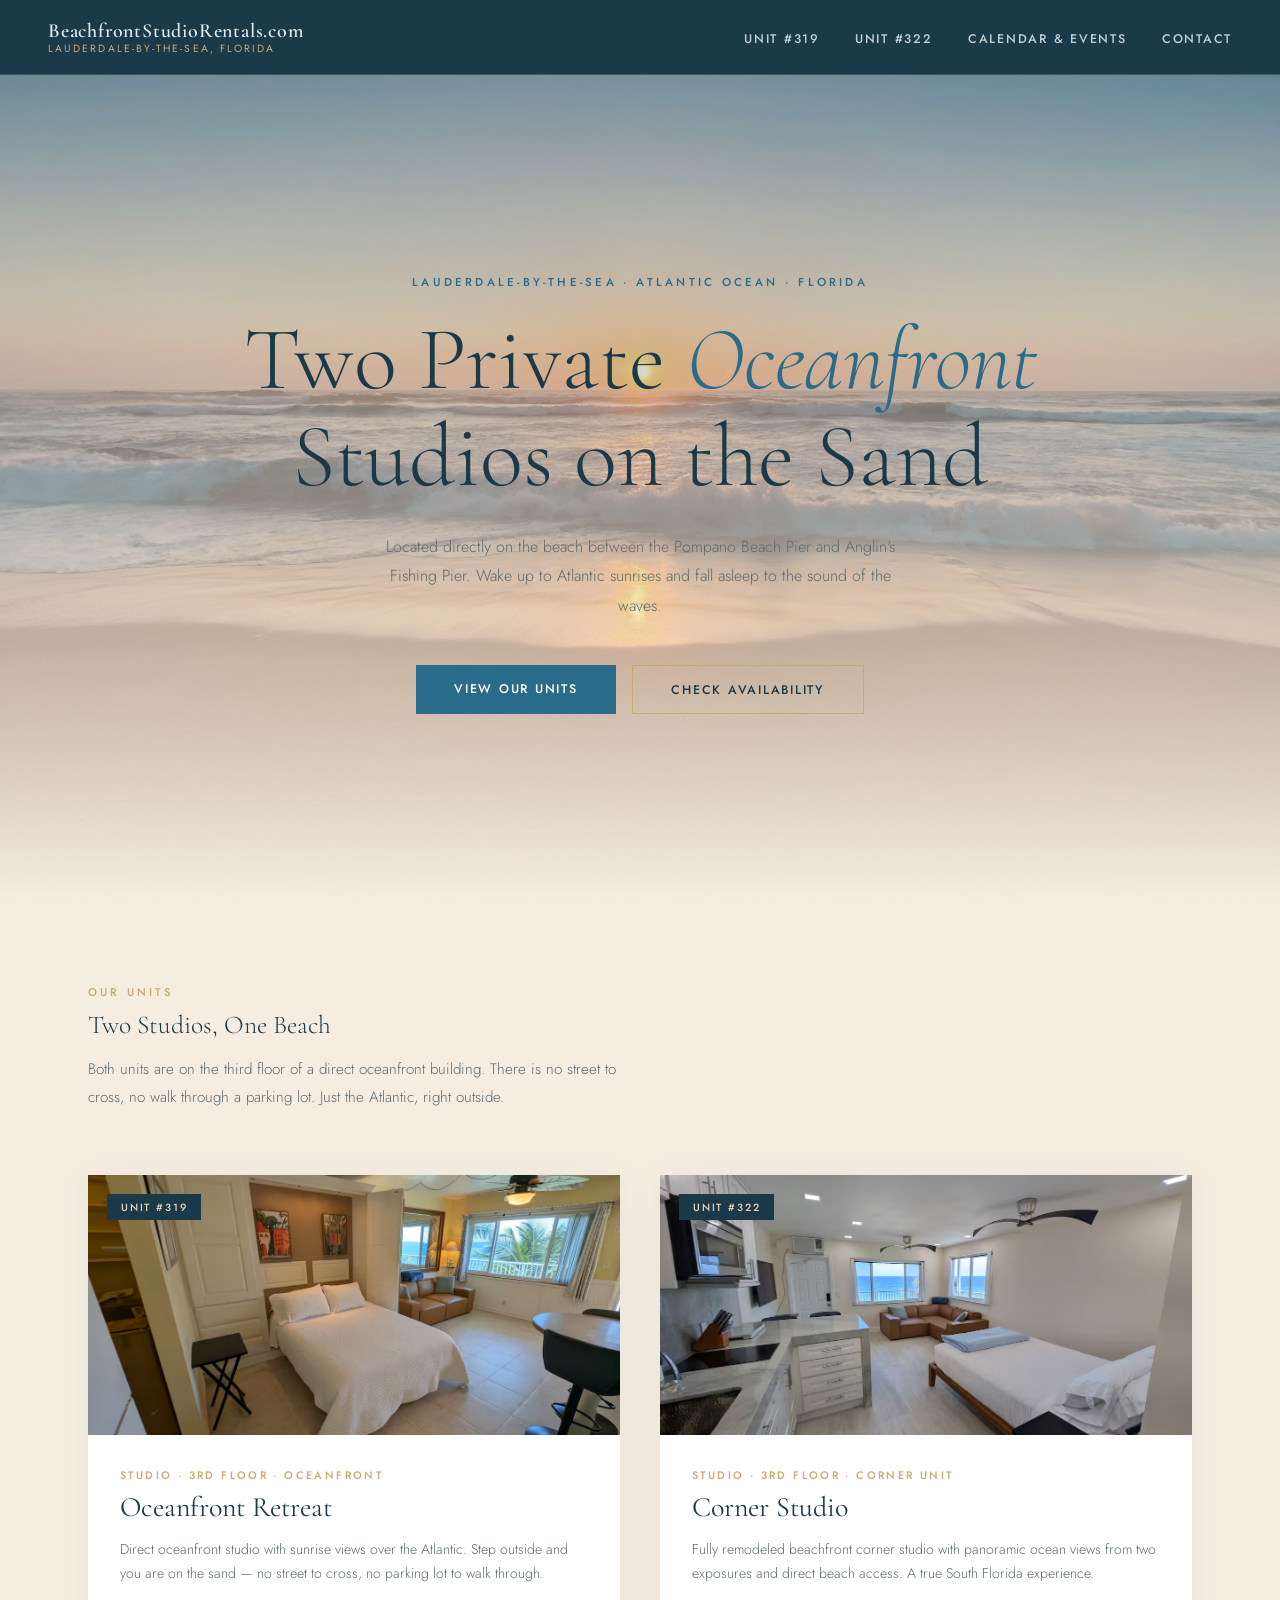
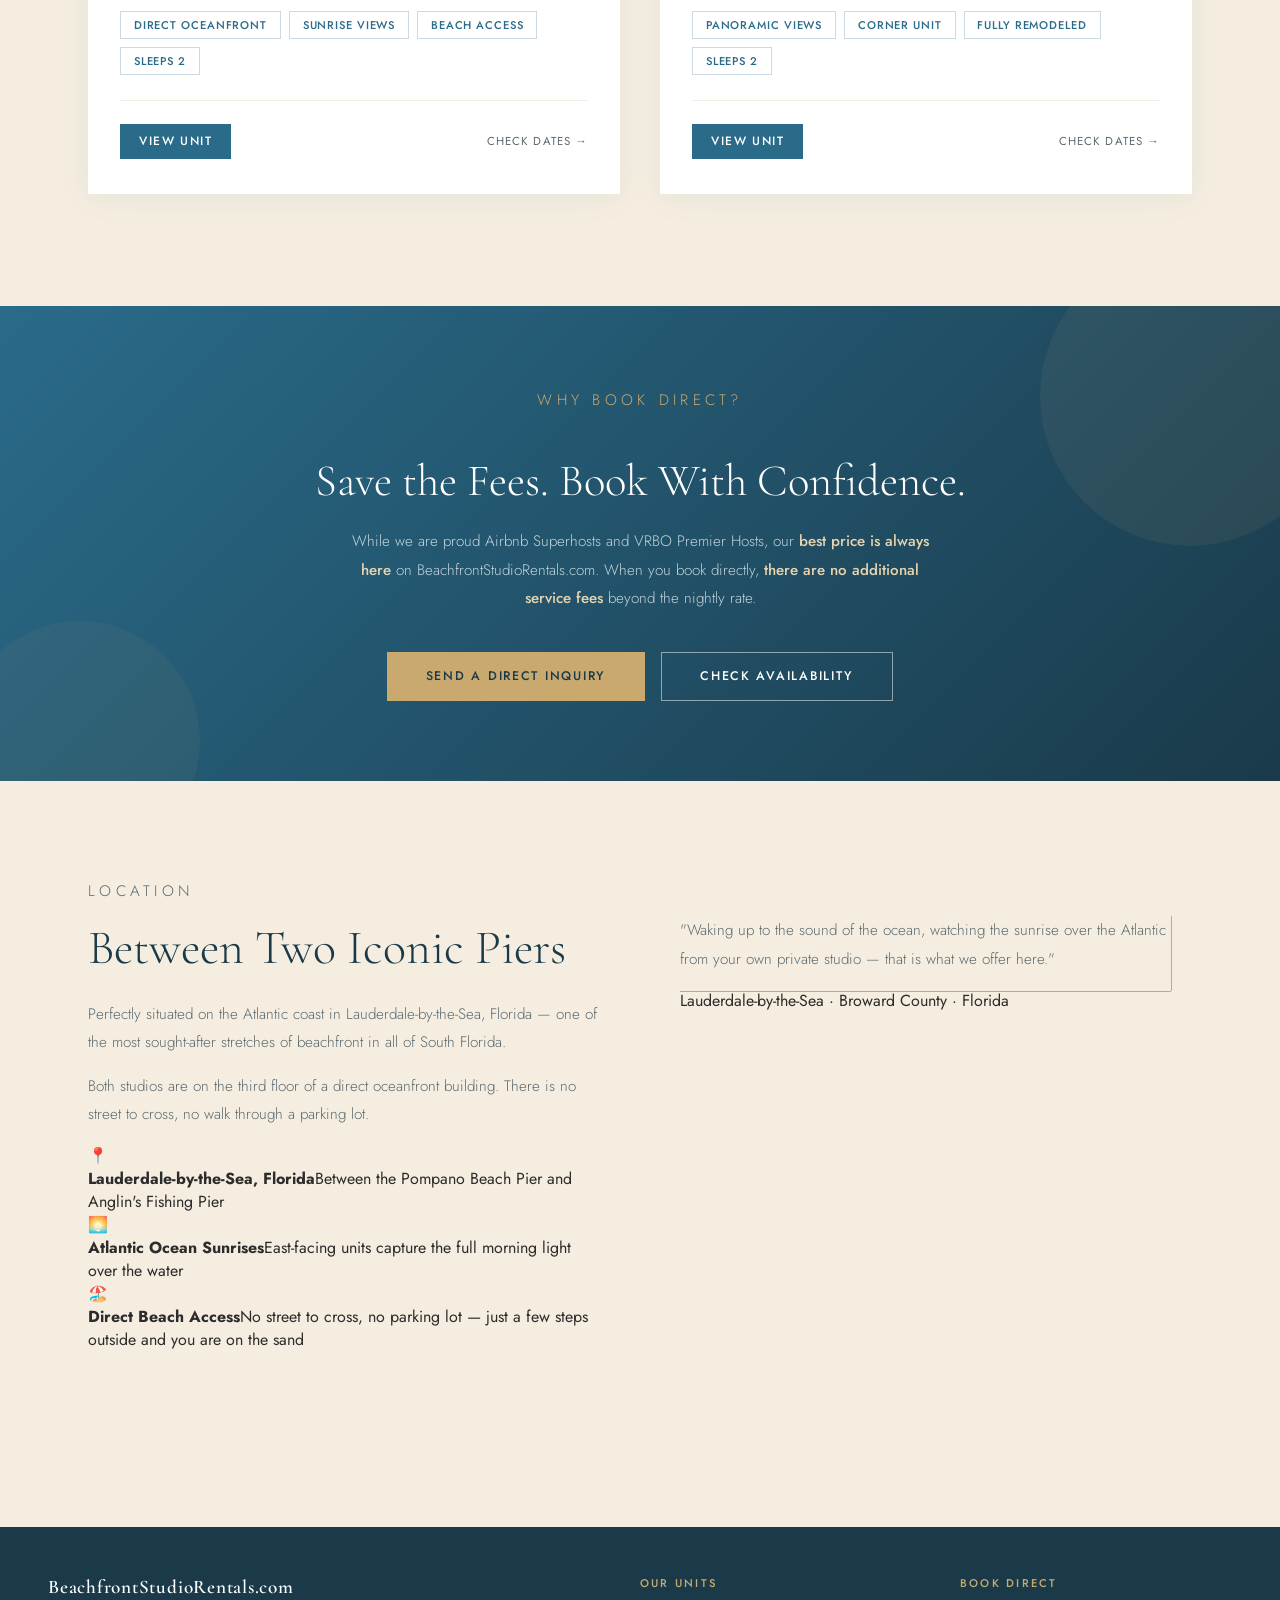
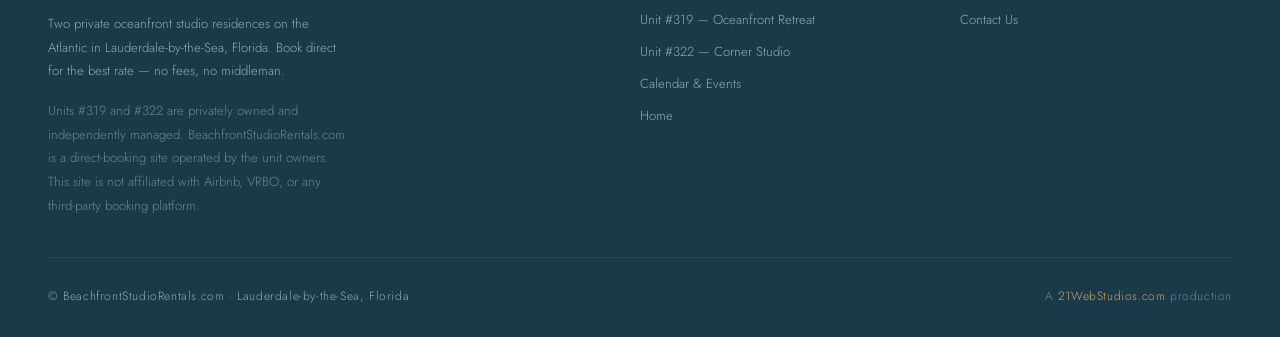
==== commit 5b35e696: "styles add and cleanup new html" ====
--- a/index.html
+++ b/index.html
@@ -6,136 +6,7 @@
   <title>BeachfrontStudioRentals.com &middot; Lauderdale-by-the-Sea, Florida</title>
   <meta name="description" content="Two private oceanfront studio residences directly on the sand in Lauderdale-by-the-Sea, Florida. Book direct and save."/>
   <link href="https://fonts.googleapis.com/css2?family=Cormorant+Garamond:ital,wght@0,300;0,400;0,600;1,300;1,400&family=Jost:wght@300;400;500&display=swap" rel="stylesheet"/>
-  <style>
-
-    *,*::before,*::after{box-sizing:border-box;margin:0;padding:0;}
-:root{--sand:#f5ede0;--sand-dk:#ede0cc;--ocean:#2a6b8a;--ocean-dk:#1e5470;--foam:#e8f4f8;--deep:#1a3a4a;--gold:#c9a96e;--gold-lt:#e8d5b0;--text:#2c2c2c;--muted:#5a6a70;}
-html{scroll-behavior:smooth;}
-body{font-family:'Jost',sans-serif;background:var(--sand);color:var(--text);overflow-x:hidden;}
-    nav{position:fixed;top:0;left:0;right:0;z-index:100;display:flex;justify-content:space-between;align-items:center;height:75px;padding:0 3rem;overflow:visible;background:#1a3a4a;border-bottom:1px solid rgba(201,169,110,0.25);}
-.nav-logo{font-family:'Cormorant Garamond',serif;font-size:1.25rem;font-weight:600;color:rgba(232,244,248,0.95);text-decoration:none;letter-spacing:0.04em;line-height:1.2;}
-.nav-logo span{display:block;font-size:0.65rem;font-family:'Jost',sans-serif;font-weight:400;letter-spacing:0.2em;text-transform:uppercase;color:var(--gold);}
-.nav-links{display:flex;gap:2.2rem;list-style:none;align-items:center;}
-.nav-links a,.nav-links button{text-decoration:none;font-size:0.78rem;font-weight:500;letter-spacing:0.14em;text-transform:uppercase;color:rgba(232,244,248,0.8);transition:color 0.2s;background:none;border:none;cursor:pointer;font-family:'Jost',sans-serif;padding:0;}
-.nav-links a:hover,.nav-links a.active,.nav-links button:hover{color:var(--gold);}
-.nav-toggle{display:none;background:none;border:none;cursor:pointer;flex-direction:column;gap:5px;padding:4px;}
-.nav-toggle span{display:block;width:22px;height:2px;background:rgba(232,244,248,0.8);}
-    .contact-modal{display:none;position:fixed;inset:0;background:rgba(0,0,0,0.65);z-index:400;align-items:center;justify-content:center;padding:2rem;}
-.contact-modal.open{display:flex;}
-.contact-box{background:var(--sand);max-width:540px;width:100%;padding:2.5rem;position:relative;max-height:90vh;overflow-y:auto;}
-.contact-box-close{position:absolute;top:1rem;right:1.25rem;background:none;border:none;font-size:1.5rem;cursor:pointer;color:var(--muted);line-height:1;}
-.contact-box-eyebrow{font-size:0.68rem;letter-spacing:0.25em;text-transform:uppercase;color:var(--gold);font-weight:500;margin-bottom:0.5rem;}
-.contact-box-title{font-family:'Cormorant Garamond',serif;font-size:1.7rem;font-weight:300;color:var(--deep);margin-bottom:1.75rem;line-height:1.2;}
-.contact-form{display:flex;flex-direction:column;gap:0.85rem;}
-.contact-form input,.contact-form select,.contact-form textarea{width:100%;padding:0.75rem 1rem;border:1px solid rgba(42,107,138,0.22);background:white;font-family:'Jost',sans-serif;font-size:0.88rem;color:var(--text);outline:none;transition:border-color 0.2s;resize:none;-webkit-appearance:none;appearance:none;}
-.contact-form input:focus,.contact-form select:focus,.contact-form textarea:focus{border-color:var(--ocean);}
-.contact-form textarea{height:100px;}
-.date-row{display:grid;grid-template-columns:1fr 1fr;gap:0.85rem;}
-.contact-nudge{font-size:0.78rem;color:var(--ocean);font-style:italic;display:none;padding:0.4rem 0.75rem;background:rgba(42,107,138,0.07);border-left:2px solid var(--ocean);}
-.contact-submit{background:var(--ocean);color:white;padding:0.9rem;font-family:'Jost',sans-serif;font-size:0.78rem;font-weight:500;letter-spacing:0.14em;text-transform:uppercase;border:none;cursor:pointer;transition:background 0.2s;width:100%;margin-top:0.25rem;}
-.contact-submit:hover{background:var(--deep);}
-.contact-success{display:none;text-align:center;padding:2rem 0;}
-.contact-success .check{font-size:2.5rem;color:var(--gold);margin-bottom:0.75rem;}
-.contact-success p{font-size:0.92rem;color:var(--muted);font-weight:300;line-height:1.85;}
-    .hero{min-height:100vh;display:flex;flex-direction:column;justify-content:center;align-items:center;text-align:center;padding:10rem 2rem 4.5rem;position:relative;overflow:hidden;}
-    .hero::before{content:'';position:absolute;inset:0;background:linear-gradient(to bottom,rgba(26,58,74,0.35) 0%,rgba(245,237,224,0.72) 75%,rgba(245,237,224,1) 100%);z-index:1;}
-    .hero-slide{position:absolute;inset:0;background-size:cover;background-position:center;background-repeat:no-repeat;opacity:0;transition:opacity 2s ease-in-out;z-index:0;}
-    .hero-slide.active{opacity:1;}
-    .hero>*:not(.hero-slide){position:relative;z-index:2;}
-    .hero-eyebrow{font-size:0.72rem;letter-spacing:0.28em;text-transform:uppercase;color:var(--ocean);margin-bottom:1.4rem;font-weight:500;animation:fadeUp 0.9s ease both;}
-    .hero h1{font-family:'Cormorant Garamond',serif;font-size:clamp(2.8rem,7vw,5.8rem);font-weight:300;line-height:1.08;color:var(--deep);max-width:820px;margin-bottom:1.6rem;animation:fadeUp 0.9s 0.15s ease both;}
-    .hero h1 em{font-style:italic;color:var(--ocean);}
-    .hero-sub{font-size:1rem;line-height:1.85;color:var(--muted);max-width:520px;margin-bottom:2.8rem;font-weight:300;animation:fadeUp 0.9s 0.3s ease both;}
-    .hero-cta{display:flex;gap:1rem;flex-wrap:wrap;justify-content:center;animation:fadeUp 0.9s 0.45s ease both;}
-    @keyframes fadeUp{from{opacity:0;transform:translateY(28px);}to{opacity:1;transform:translateY(0);}}
-    .btn-primary{background:var(--ocean);color:white;padding:0.9rem 2.4rem;border:none;font-family:'Jost',sans-serif;font-size:0.78rem;font-weight:500;letter-spacing:0.14em;text-transform:uppercase;text-decoration:none;cursor:pointer;transition:background 0.2s,transform 0.2s;display:inline-block;}
-    .btn-primary:hover{background:var(--deep);transform:translateY(-2px);}
-    .btn-outline{background:transparent;color:var(--deep);padding:0.9rem 2.4rem;border:1.5px solid var(--gold);font-family:'Jost',sans-serif;font-size:0.78rem;font-weight:500;letter-spacing:0.14em;text-transform:uppercase;text-decoration:none;cursor:pointer;transition:background 0.2s,color 0.2s,transform 0.2s;display:inline-block;}
-    .btn-outline:hover{background:var(--gold);color:white;transform:translateY(-2px);}
-    .units{padding:5.25rem 3rem 7rem;max-width:1200px;margin:0 auto;}
-    .section-label{font-size:0.7rem;letter-spacing:0.28em;text-transform:uppercase;color:var(--gold);margin-bottom:0.8rem;font-weight:500;}
-    .section-title{font-family:'Cormorant Garamond',serif;font-size:clamp(2rem,4vw,3.2rem);font-weight:300;color:var(--deep);margin-bottom:0.8rem;line-height:1.2;}
-    .section-intro{font-size:0.95rem;color:var(--muted);font-weight:300;line-height:1.8;max-width:560px;margin-bottom:4rem;}
-    .units-grid{display:grid;grid-template-columns:repeat(auto-fit,minmax(340px,1fr));gap:2.5rem;}
-    .unit-card{background:white;overflow:hidden;box-shadow:0 4px 30px rgba(42,107,138,0.07);transition:transform 0.35s,box-shadow 0.35s;}
-    .unit-card:hover{transform:translateY(-7px);box-shadow:0 16px 50px rgba(42,107,138,0.14);}
-    .unit-img-wrap{position:relative;overflow:hidden;}
-    .unit-img{width:100%;height:260px;object-fit:cover;display:block;transition:transform 0.5s ease;}
-    .unit-card:hover .unit-img{transform:scale(1.04);}
-    .unit-badge{position:absolute;top:1.2rem;left:1.2rem;background:var(--deep);color:var(--gold-lt);font-size:0.65rem;letter-spacing:0.18em;text-transform:uppercase;padding:0.35rem 0.85rem;font-weight:500;}
-    .unit-body{padding:2rem 2rem 2.2rem;}
-    .unit-number{font-size:0.68rem;letter-spacing:0.22em;text-transform:uppercase;color:var(--gold);margin-bottom:0.5rem;font-weight:500;}
-    .unit-name{font-family:'Cormorant Garamond',serif;font-size:1.75rem;font-weight:400;color:var(--deep);margin-bottom:0.75rem;line-height:1.2;}
-    .unit-desc{font-size:0.88rem;line-height:1.75;color:var(--muted);font-weight:300;margin-bottom:1.6rem;}
-    .unit-features{display:flex;flex-wrap:wrap;gap:0.5rem;margin-bottom:1.6rem;}
-    .unit-feature{font-size:0.7rem;letter-spacing:0.08em;text-transform:uppercase;color:var(--ocean);border:1px solid rgba(42,107,138,0.25);padding:0.3rem 0.8rem;font-weight:500;}
-    .unit-footer{display:flex;justify-content:space-between;align-items:center;padding-top:1.4rem;border-top:1px solid rgba(201,169,110,0.2);flex-wrap:wrap;gap:0.8rem;}
-    .unit-link-primary{font-size:0.75rem;letter-spacing:0.12em;text-transform:uppercase;color:white;background:var(--ocean);text-decoration:none;font-weight:500;padding:0.55rem 1.2rem;transition:background 0.2s;}
-    .unit-link-primary:hover{background:var(--deep);}
-    .unit-link-secondary{font-size:0.72rem;letter-spacing:0.1em;text-transform:uppercase;color:var(--muted);text-decoration:none;font-weight:400;transition:color 0.2s;}
-    .unit-link-secondary:hover{color:var(--gold);}
-    .book-direct{background:linear-gradient(135deg,var(--ocean) 0%,var(--deep) 100%);padding:5rem 3rem;text-align:center;position:relative;overflow:hidden;}
-    .book-direct::before{content:'';position:absolute;top:-60px;right:-60px;width:300px;height:300px;border-radius:50%;background:rgba(201,169,110,0.08);}
-    .book-direct::after{content:'';position:absolute;bottom:-80px;left:-40px;width:240px;height:240px;border-radius:50%;background:rgba(201,169,110,0.06);}
-    .book-direct h2{font-family:'Cormorant Garamond',serif;font-size:clamp(1.8rem,3.5vw,2.8rem);font-weight:300;color:white;margin-bottom:1.2rem;line-height:1.2;}
-    .book-direct p{font-size:0.95rem;line-height:1.85;color:rgba(232,244,248,0.8);max-width:600px;margin:0 auto 2.5rem;font-weight:300;}
-    .book-direct p strong{color:var(--gold-lt);font-weight:500;}
-    .book-direct-actions{display:flex;gap:1rem;justify-content:center;flex-wrap:wrap;position:relative;z-index:1;}
-    .btn-gold{background:var(--gold);color:var(--deep);padding:0.9rem 2.4rem;border:none;font-family:'Jost',sans-serif;font-size:0.78rem;font-weight:500;letter-spacing:0.14em;text-transform:uppercase;text-decoration:none;cursor:pointer;transition:background 0.2s,transform 0.2s;display:inline-block;}
-    .btn-gold:hover{background:var(--gold-lt);transform:translateY(-2px);}
-    .btn-ghost{background:transparent;color:white;padding:0.9rem 2.4rem;border:1.5px solid rgba(255,255,255,0.4);font-family:'Jost',sans-serif;font-size:0.78rem;font-weight:500;letter-spacing:0.14em;text-transform:uppercase;text-decoration:none;cursor:pointer;transition:border-color 0.2s,background 0.2s,transform 0.2s;display:inline-block;}
-    .btn-ghost:hover{border-color:white;background:rgba(255,255,255,0.08);transform:translateY(-2px);}
-    .location{padding:7rem 3rem;max-width:1100px;margin:0 auto;display:grid;grid-template-columns:1fr 1fr;gap:5rem;align-items:center;}
-    .location-text p{font-size:0.92rem;line-height:1.85;color:var(--muted);font-weight:300;margin-bottom:1.2rem;}
-    .location-detail{display:flex;flex-direction:column;gap:1rem;margin-top:2rem;}
-    .location-item{display:flex;gap:1rem;align-items:flex-start;}
-    .location-icon{font-size:1.2rem;margin-top:0.1rem;flex-shrink:0;}
-    .location-item-text{font-size:0.88rem;line-height:1.7;color:var(--muted);font-weight:300;}
-    .location-item-text strong{display:block;font-weight:500;color:var(--deep);font-size:0.9rem;margin-bottom:0.15rem;}
-    .location-visual-col{display:flex;flex-direction:column;gap:1.5rem;}
-    .location-visual{background:var(--foam);border:1px solid rgba(42,107,138,0.15);padding:2.5rem;text-align:center;position:relative;}
-    .location-visual::before{content:'';position:absolute;top:8px;left:8px;right:-8px;bottom:-8px;border:1px solid rgba(201,169,110,0.3);z-index:-1;}
-    .location-visual p{font-family:'Cormorant Garamond',serif;font-size:1.1rem;font-style:italic;color:var(--deep);line-height:1.7;font-weight:300;}
-    .loc-divider{width:40px;height:1px;background:var(--gold);margin:1.2rem auto;}
-    .loc-address{font-family:'Jost',sans-serif;font-style:normal;font-size:0.8rem;letter-spacing:0.15em;text-transform:uppercase;color:var(--ocean);font-weight:500;}
-    .location-map-placeholder{border:1px solid rgba(42,107,138,0.15);overflow:hidden;}
-    footer{background:#1a3a4a;color:rgba(232,244,248,0.6);padding:3rem 3rem 2rem;margin-top:5rem;}
-.footer-inner{max-width:1200px;margin:0 auto;display:grid;grid-template-columns:2fr 1fr 1fr;gap:3rem;padding-bottom:2.5rem;border-bottom:1px solid rgba(255,255,255,0.08);}
-.footer-brand .footer-logo{font-family:'Cormorant Garamond',serif;font-size:1.2rem;font-weight:600;color:white;letter-spacing:0.04em;margin-bottom:0.8rem;}
-.footer-brand p{font-size:0.82rem;line-height:1.8;font-weight:300;max-width:300px;}
-.footer-legal{font-size:0.75rem;color:rgba(232,244,248,0.4);line-height:1.7;font-weight:300;margin-top:1rem;max-width:300px;}
-.footer-col h4{font-size:0.7rem;letter-spacing:0.2em;text-transform:uppercase;color:var(--gold);margin-bottom:1rem;font-weight:500;}
-.footer-col ul{list-style:none;display:flex;flex-direction:column;gap:0.55rem;}
-.footer-col ul a,.footer-col ul button{font-size:0.82rem;color:rgba(232,244,248,0.6);text-decoration:none;font-weight:300;transition:color 0.2s;background:none;border:none;cursor:pointer;font-family:'Jost',sans-serif;padding:0;text-align:left;}
-.footer-col ul a:hover,.footer-col ul button:hover{color:var(--gold);}
-.footer-bottom{max-width:1200px;margin:1.8rem auto 0;display:flex;justify-content:space-between;align-items:center;flex-wrap:wrap;gap:0.5rem;}
-.footer-bottom p{font-size:0.75rem;font-weight:300;letter-spacing:0.05em;}
-.footer-credit{font-size:0.75rem;font-weight:300;color:rgba(232,244,248,0.4);}
-.footer-credit a{color:var(--gold);text-decoration:none;transition:color 0.2s;}
-.footer-credit a:hover{color:var(--gold-lt);}
-    @media(max-width:900px){.location{grid-template-columns:1fr;gap:3rem;padding:5rem 2rem;}}
-    @media(max-width:768px){
-      nav{padding:0 1.5rem;}
-      .nav-links{display:none;flex-direction:column;position:absolute;top:75px;left:0;right:0;background:#1a3a4a;padding:1.5rem 2rem;gap:1.4rem;border-bottom:1px solid rgba(201,169,110,0.25);}
-      .nav-links.open{display:flex;}
-      .nav-toggle{display:flex;}
-      .hero{padding:8rem 1.5rem 3.5rem;}
-      .hero h1{font-size:clamp(2.2rem,10vw,3.5rem);}
-      .hero-cta{flex-direction:column;align-items:center;}
-      .btn-primary,.btn-outline{width:100%;max-width:280px;text-align:center;}
-      .units{padding:3.5rem 1.5rem 4rem;}
-      .units-grid{grid-template-columns:1fr;}
-      .book-direct{padding:3.5rem 1.5rem;}
-      .book-direct-actions{flex-direction:column;align-items:center;}
-      .btn-gold,.btn-ghost{width:100%;max-width:280px;text-align:center;}
-      .location{grid-template-columns:1fr;gap:2.5rem;padding:3.5rem 1.5rem;}
-      .location-visual::before{display:none;}
-      .footer-inner{grid-template-columns:1fr;gap:2rem;}
-      .footer-bottom{flex-direction:column;align-items:flex-start;}
-    }
-  
-
-  </style>
+  <link rel="stylesheet" href="styles.css"/>
 </head>
 <body>
   <nav id="site-nav">
@@ -289,6 +160,7 @@
       </div>
     </div>
   </section>
+
   <footer>
     <div class="footer-inner">
       <div class="footer-brand">
@@ -317,8 +189,8 @@
       <p class="footer-credit">A <a href="https://21webstudios.com" target="_blank">21WebStudios.com</a> production</p>
     </div>
   </footer>
+
   <script>
-
     document.getElementById('nav-toggle').addEventListener('click', function() {
       document.getElementById('nav-links').classList.toggle('open');
     });
@@ -365,4 +237,4 @@
     setInterval(()=>{slides[current].classList.remove('active');current=(current+1)%slides.length;slides[current].classList.add('active');},6000);
   </script>
 </body>
-</html>+</html>
--- a/styles.css
+++ b/styles.css
@@ -0,0 +1,1971 @@
+/* ==========================================================
+   BeachfrontStudioRentals.com — styles.css
+   Shared stylesheet for: index.html, 319.html, 322.html,
+   calendar-events.html, cleaner-calendar.html
+   ========================================================== */
+
+
+/* ── RESET & ROOT ── */
+
+*, *::before, *::after {
+  box-sizing: border-box;
+  margin: 0;
+  padding: 0;
+}
+
+:root {
+  --sand:         #f5ede0;
+  --sand-dk:      #ede0cc;
+  --ocean:        #2a6b8a;
+  --ocean-dk:     #1e5470;
+  --foam:         #e8f4f8;
+  --deep:         #1a3a4a;
+  --gold:         #c9a96e;
+  --gold-lt:      #e8d5b0;
+  --text:         #2c2c2c;
+  --muted:        #5a6a70;
+
+  /* cleaner-calendar only — safe to keep globally */
+  --checkin-bg:   #2e7d4f;
+  --checkin-text: #ffffff;
+  --checkout-bg:  #b02a2a;
+  --checkout-text:#ffffff;
+  --occupied-bg:  #cde0ea;
+  --occupied-text:#1a3a4a;
+  --empty-bg:     #f0e8dc;
+  --empty-text:   #8a9aa0;
+}
+
+html { scroll-behavior: smooth; }
+
+body {
+  font-family: 'Jost', sans-serif;
+  background: var(--sand);
+  color: var(--text);
+  overflow-x: hidden;
+}
+
+
+/* ── NAV ── */
+
+nav {
+  position: fixed;
+  top: 0; left: 0; right: 0;
+  z-index: 100;
+  display: flex;
+  justify-content: space-between;
+  align-items: center;
+  height: 75px;
+  padding: 0 3rem;
+  overflow: visible;
+  background: #1a3a4a;
+  border-bottom: 1px solid rgba(201,169,110,0.25);
+}
+
+.nav-logo {
+  font-family: 'Cormorant Garamond', serif;
+  font-size: 1.25rem;
+  font-weight: 600;
+  color: rgba(232,244,248,0.95);
+  text-decoration: none;
+  letter-spacing: 0.04em;
+  line-height: 1.2;
+}
+.nav-logo span {
+  display: block;
+  font-size: 0.65rem;
+  font-family: 'Jost', sans-serif;
+  font-weight: 400;
+  letter-spacing: 0.2em;
+  text-transform: uppercase;
+  color: var(--gold);
+}
+
+.nav-links {
+  display: flex;
+  gap: 2.2rem;
+  list-style: none;
+  align-items: center;
+}
+.nav-links a,
+.nav-links button {
+  text-decoration: none;
+  font-size: 0.78rem;
+  font-weight: 500;
+  letter-spacing: 0.14em;
+  text-transform: uppercase;
+  color: rgba(232,244,248,0.8);
+  transition: color 0.2s;
+  background: none;
+  border: none;
+  cursor: pointer;
+  font-family: 'Jost', sans-serif;
+  padding: 0;
+}
+.nav-links a:hover,
+.nav-links a.active,
+.nav-links button:hover { color: var(--gold); }
+
+.nav-toggle {
+  display: none;
+  background: none;
+  border: none;
+  cursor: pointer;
+  flex-direction: column;
+  gap: 5px;
+  padding: 4px;
+}
+.nav-toggle span {
+  display: block;
+  width: 22px;
+  height: 2px;
+  background: rgba(232,244,248,0.8);
+}
+
+
+/* ── CONTACT MODAL (index, calendar-events, cleaner-calendar) ── */
+
+.contact-modal {
+  display: none;
+  position: fixed;
+  inset: 0;
+  background: rgba(0,0,0,0.65);
+  z-index: 400;
+  align-items: center;
+  justify-content: center;
+  padding: 2rem;
+}
+.contact-modal.open { display: flex; }
+
+.contact-box {
+  background: var(--sand);
+  max-width: 540px;
+  width: 100%;
+  padding: 2.5rem;
+  position: relative;
+  max-height: 90vh;
+  overflow-y: auto;
+}
+.contact-box-close {
+  position: absolute;
+  top: 1rem; right: 1.25rem;
+  background: none;
+  border: none;
+  font-size: 1.5rem;
+  cursor: pointer;
+  color: var(--muted);
+  line-height: 1;
+}
+.contact-box-eyebrow {
+  font-size: 0.68rem;
+  letter-spacing: 0.25em;
+  text-transform: uppercase;
+  color: var(--gold);
+  font-weight: 500;
+  margin-bottom: 0.5rem;
+}
+.contact-box-title {
+  font-family: 'Cormorant Garamond', serif;
+  font-size: 1.7rem;
+  font-weight: 300;
+  color: var(--deep);
+  margin-bottom: 1.75rem;
+  line-height: 1.2;
+}
+
+.contact-form {
+  display: flex;
+  flex-direction: column;
+  gap: 0.85rem;
+}
+.contact-form input,
+.contact-form select,
+.contact-form textarea {
+  width: 100%;
+  padding: 0.75rem 1rem;
+  border: 1px solid rgba(42,107,138,0.22);
+  background: white;
+  font-family: 'Jost', sans-serif;
+  font-size: 0.88rem;
+  color: var(--text);
+  outline: none;
+  transition: border-color 0.2s;
+  resize: none;
+  -webkit-appearance: none;
+  appearance: none;
+}
+.contact-form input:focus,
+.contact-form select:focus,
+.contact-form textarea:focus { border-color: var(--ocean); }
+.contact-form textarea { height: 100px; }
+
+.date-row {
+  display: grid;
+  grid-template-columns: 1fr 1fr;
+  gap: 0.85rem;
+}
+
+.contact-nudge {
+  font-size: 0.78rem;
+  color: var(--ocean);
+  font-style: italic;
+  display: none;
+  padding: 0.4rem 0.75rem;
+  background: rgba(42,107,138,0.07);
+  border-left: 2px solid var(--ocean);
+}
+
+.contact-submit {
+  background: var(--ocean);
+  color: white;
+  padding: 0.9rem;
+  font-family: 'Jost', sans-serif;
+  font-size: 0.78rem;
+  font-weight: 500;
+  letter-spacing: 0.14em;
+  text-transform: uppercase;
+  border: none;
+  cursor: pointer;
+  transition: background 0.2s;
+  width: 100%;
+  margin-top: 0.25rem;
+}
+.contact-submit:hover { background: var(--deep); }
+
+.contact-success {
+  display: none;
+  text-align: center;
+  padding: 2rem 0;
+}
+.contact-success .check {
+  font-size: 2.5rem;
+  color: var(--gold);
+  margin-bottom: 0.75rem;
+}
+.contact-success p {
+  font-size: 0.92rem;
+  color: var(--muted);
+  font-weight: 300;
+  line-height: 1.85;
+}
+
+
+/* ── FOOTER ── */
+
+footer {
+  background: #1a3a4a;
+  color: rgba(232,244,248,0.6);
+  padding: 3rem 3rem 2rem;
+  margin-top: 5rem;
+}
+.footer-inner {
+  max-width: 1200px;
+  margin: 0 auto;
+  display: grid;
+  grid-template-columns: 2fr 1fr 1fr;
+  gap: 3rem;
+  padding-bottom: 2.5rem;
+  border-bottom: 1px solid rgba(255,255,255,0.08);
+}
+.footer-brand .footer-logo {
+  font-family: 'Cormorant Garamond', serif;
+  font-size: 1.2rem;
+  font-weight: 600;
+  color: white;
+  letter-spacing: 0.04em;
+  margin-bottom: 0.8rem;
+}
+.footer-brand p {
+  font-size: 0.82rem;
+  line-height: 1.8;
+  font-weight: 300;
+  max-width: 300px;
+}
+.footer-legal {
+  font-size: 0.75rem;
+  color: rgba(232,244,248,0.4);
+  line-height: 1.7;
+  font-weight: 300;
+  margin-top: 1rem;
+  max-width: 300px;
+}
+.footer-col h4 {
+  font-size: 0.7rem;
+  letter-spacing: 0.2em;
+  text-transform: uppercase;
+  color: var(--gold);
+  margin-bottom: 1rem;
+  font-weight: 500;
+}
+.footer-col ul {
+  list-style: none;
+  display: flex;
+  flex-direction: column;
+  gap: 0.55rem;
+}
+.footer-col ul a,
+.footer-col ul button {
+  font-size: 0.82rem;
+  color: rgba(232,244,248,0.6);
+  text-decoration: none;
+  font-weight: 300;
+  transition: color 0.2s;
+  background: none;
+  border: none;
+  cursor: pointer;
+  font-family: 'Jost', sans-serif;
+  padding: 0;
+  text-align: left;
+}
+.footer-col ul a:hover,
+.footer-col ul button:hover { color: var(--gold); }
+
+.footer-bottom {
+  max-width: 1200px;
+  margin: 1.8rem auto 0;
+  display: flex;
+  justify-content: space-between;
+  align-items: center;
+  flex-wrap: wrap;
+  gap: 0.5rem;
+}
+.footer-bottom p {
+  font-size: 0.75rem;
+  font-weight: 300;
+  letter-spacing: 0.05em;
+}
+.footer-credit {
+  font-size: 0.75rem;
+  font-weight: 300;
+  color: rgba(232,244,248,0.4);
+}
+.footer-credit a {
+  color: var(--gold);
+  text-decoration: none;
+  transition: color 0.2s;
+}
+.footer-credit a:hover { color: var(--gold-lt); }
+
+
+/* ── SECTION HELPERS (used across index, 319, 322, calendar-events) ── */
+
+.section-label {
+  font-size: 0.7rem;
+  letter-spacing: 0.28em;
+  text-transform: uppercase;
+  color: var(--gold);
+  margin-bottom: 0.6rem;
+  font-weight: 500;
+}
+.section-title {
+  font-family: 'Cormorant Garamond', serif;
+  font-size: 1.6rem;
+  font-weight: 300;
+  color: var(--deep);
+  margin-bottom: 1rem;
+  line-height: 1.2;
+}
+
+
+/* ── BUTTONS (shared across pages) ── */
+
+.btn-primary {
+  background: var(--ocean);
+  color: white;
+  padding: 0.9rem 2.4rem;
+  border: none;
+  font-family: 'Jost', sans-serif;
+  font-size: 0.78rem;
+  font-weight: 500;
+  letter-spacing: 0.14em;
+  text-transform: uppercase;
+  text-decoration: none;
+  cursor: pointer;
+  transition: background 0.2s, transform 0.2s;
+  display: inline-block;
+}
+.btn-primary:hover { background: var(--deep); transform: translateY(-2px); }
+
+.btn-outline {
+  background: transparent;
+  color: var(--deep);
+  padding: 0.9rem 2.4rem;
+  border: 1.5px solid var(--gold);
+  font-family: 'Jost', sans-serif;
+  font-size: 0.78rem;
+  font-weight: 500;
+  letter-spacing: 0.14em;
+  text-transform: uppercase;
+  text-decoration: none;
+  cursor: pointer;
+  transition: background 0.2s, color 0.2s, transform 0.2s;
+  display: inline-block;
+}
+.btn-outline:hover { background: var(--gold); color: white; transform: translateY(-2px); }
+
+.btn-gold {
+  background: var(--gold);
+  color: var(--deep);
+  padding: 0.9rem 2.4rem;
+  border: none;
+  font-family: 'Jost', sans-serif;
+  font-size: 0.78rem;
+  font-weight: 500;
+  letter-spacing: 0.14em;
+  text-transform: uppercase;
+  text-decoration: none;
+  cursor: pointer;
+  transition: background 0.2s, transform 0.2s;
+  display: inline-block;
+}
+.btn-gold:hover { background: var(--gold-lt); transform: translateY(-2px); }
+
+.btn-ghost {
+  background: transparent;
+  color: white;
+  padding: 0.9rem 2.4rem;
+  border: 1.5px solid rgba(255,255,255,0.5);
+  font-family: 'Jost', sans-serif;
+  font-size: 0.78rem;
+  font-weight: 500;
+  letter-spacing: 0.14em;
+  text-transform: uppercase;
+  text-decoration: none;
+  cursor: pointer;
+  transition: border-color 0.2s, background 0.2s, transform 0.2s;
+  display: inline-block;
+}
+.btn-ghost:hover { border-color: white; background: rgba(255,255,255,0.08); transform: translateY(-2px); }
+
+
+/* ── INDEX — HERO ── */
+
+.hero {
+  min-height: 100vh;
+  display: flex;
+  flex-direction: column;
+  justify-content: center;
+  align-items: center;
+  text-align: center;
+  padding: 10rem 2rem 4.5rem;
+  position: relative;
+  overflow: hidden;
+}
+.hero::before {
+  content: '';
+  position: absolute;
+  inset: 0;
+  background: linear-gradient(to bottom, rgba(26,58,74,0.35) 0%, rgba(245,237,224,0.72) 75%, rgba(245,237,224,1) 100%);
+  z-index: 1;
+}
+.hero-slide {
+  position: absolute;
+  inset: 0;
+  background-size: cover;
+  background-position: center;
+  background-repeat: no-repeat;
+  opacity: 0;
+  transition: opacity 2s ease-in-out;
+  z-index: 0;
+}
+.hero-slide.active { opacity: 1; }
+.hero > *:not(.hero-slide) { position: relative; z-index: 2; }
+
+.hero-eyebrow {
+  font-size: 0.72rem;
+  letter-spacing: 0.28em;
+  text-transform: uppercase;
+  color: var(--ocean);
+  margin-bottom: 1.4rem;
+  font-weight: 500;
+  animation: fadeUp 0.9s ease both;
+}
+.hero h1 {
+  font-family: 'Cormorant Garamond', serif;
+  font-size: clamp(2.8rem, 7vw, 5.8rem);
+  font-weight: 300;
+  line-height: 1.08;
+  color: var(--deep);
+  max-width: 820px;
+  margin-bottom: 1.6rem;
+  animation: fadeUp 0.9s 0.15s ease both;
+}
+.hero h1 em { font-style: italic; color: var(--ocean); }
+.hero-sub {
+  font-size: 1rem;
+  line-height: 1.85;
+  color: var(--muted);
+  max-width: 520px;
+  margin-bottom: 2.8rem;
+  font-weight: 300;
+  animation: fadeUp 0.9s 0.3s ease both;
+}
+.hero-cta {
+  display: flex;
+  gap: 1rem;
+  flex-wrap: wrap;
+  justify-content: center;
+  animation: fadeUp 0.9s 0.45s ease both;
+}
+
+@keyframes fadeUp {
+  from { opacity: 0; transform: translateY(28px); }
+  to   { opacity: 1; transform: translateY(0); }
+}
+
+
+/* ── INDEX — UNITS SECTION ── */
+
+.units {
+  padding: 5.25rem 3rem 7rem;
+  max-width: 1200px;
+  margin: 0 auto;
+}
+.section-intro {
+  font-size: 0.95rem;
+  color: var(--muted);
+  font-weight: 300;
+  line-height: 1.8;
+  max-width: 560px;
+  margin-bottom: 4rem;
+}
+.units-grid {
+  display: grid;
+  grid-template-columns: repeat(auto-fit, minmax(340px, 1fr));
+  gap: 2.5rem;
+}
+.unit-card {
+  background: white;
+  overflow: hidden;
+  box-shadow: 0 4px 30px rgba(42,107,138,0.07);
+  transition: transform 0.35s, box-shadow 0.35s;
+}
+.unit-card:hover { transform: translateY(-7px); box-shadow: 0 16px 50px rgba(42,107,138,0.14); }
+
+.unit-img-wrap { position: relative; overflow: hidden; }
+.unit-img {
+  width: 100%;
+  height: 260px;
+  object-fit: cover;
+  display: block;
+  transition: transform 0.5s ease;
+}
+.unit-card:hover .unit-img { transform: scale(1.04); }
+
+.unit-badge {
+  position: absolute;
+  top: 1.2rem; left: 1.2rem;
+  background: var(--deep);
+  color: var(--gold-lt);
+  font-size: 0.65rem;
+  letter-spacing: 0.18em;
+  text-transform: uppercase;
+  padding: 0.35rem 0.85rem;
+  font-weight: 500;
+}
+.unit-body { padding: 2rem 2rem 2.2rem; }
+.unit-number {
+  font-size: 0.68rem;
+  letter-spacing: 0.22em;
+  text-transform: uppercase;
+  color: var(--gold);
+  margin-bottom: 0.5rem;
+  font-weight: 500;
+}
+.unit-name {
+  font-family: 'Cormorant Garamond', serif;
+  font-size: 1.75rem;
+  font-weight: 400;
+  color: var(--deep);
+  margin-bottom: 0.75rem;
+  line-height: 1.2;
+}
+.unit-desc {
+  font-size: 0.88rem;
+  line-height: 1.75;
+  color: var(--muted);
+  font-weight: 300;
+  margin-bottom: 1.6rem;
+}
+.unit-features {
+  display: flex;
+  flex-wrap: wrap;
+  gap: 0.5rem;
+  margin-bottom: 1.6rem;
+}
+.unit-feature {
+  font-size: 0.7rem;
+  letter-spacing: 0.08em;
+  text-transform: uppercase;
+  color: var(--ocean);
+  border: 1px solid rgba(42,107,138,0.25);
+  padding: 0.3rem 0.8rem;
+  font-weight: 500;
+}
+.unit-footer {
+  display: flex;
+  justify-content: space-between;
+  align-items: center;
+  padding-top: 1.4rem;
+  border-top: 1px solid rgba(201,169,110,0.2);
+  flex-wrap: wrap;
+  gap: 0.8rem;
+}
+.unit-link-primary {
+  font-size: 0.75rem;
+  letter-spacing: 0.12em;
+  text-transform: uppercase;
+  color: white;
+  background: var(--ocean);
+  text-decoration: none;
+  font-weight: 500;
+  padding: 0.55rem 1.2rem;
+  transition: background 0.2s;
+}
+.unit-link-primary:hover { background: var(--deep); }
+.unit-link-secondary {
+  font-size: 0.72rem;
+  letter-spacing: 0.1em;
+  text-transform: uppercase;
+  color: var(--muted);
+  text-decoration: none;
+  font-weight: 400;
+  transition: color 0.2s;
+}
+.unit-link-secondary:hover { color: var(--gold); }
+
+
+/* ── INDEX — BOOK DIRECT ── */
+
+.book-direct {
+  background: linear-gradient(135deg, var(--ocean) 0%, var(--deep) 100%);
+  padding: 5rem 3rem;
+  text-align: center;
+  position: relative;
+  overflow: hidden;
+}
+.book-direct::before {
+  content: '';
+  position: absolute;
+  top: -60px; right: -60px;
+  width: 300px; height: 300px;
+  border-radius: 50%;
+  background: rgba(201,169,110,0.08);
+}
+.book-direct::after {
+  content: '';
+  position: absolute;
+  bottom: -80px; left: -40px;
+  width: 240px; height: 240px;
+  border-radius: 50%;
+  background: rgba(201,169,110,0.06);
+}
+.book-direct h2 {
+  font-family: 'Cormorant Garamond', serif;
+  font-size: clamp(1.8rem, 3.5vw, 2.8rem);
+  font-weight: 300;
+  color: white;
+  margin-bottom: 1.2rem;
+  line-height: 1.2;
+}
+.book-direct p {
+  font-size: 0.95rem;
+  line-height: 1.85;
+  color: rgba(232,244,248,0.8);
+  max-width: 600px;
+  margin: 0 auto 2.5rem;
+  font-weight: 300;
+}
+.book-direct p strong { color: var(--gold-lt); font-weight: 500; }
+.book-direct-actions {
+  display: flex;
+  gap: 1rem;
+  justify-content: center;
+  flex-wrap: wrap;
+  position: relative;
+  z-index: 1;
+}
+
+
+/* ── INDEX — LOCATION ── */
+
+.location {
+  display: grid;
+  grid-template-columns: 1fr 1fr;
+  gap: 5rem;
+  padding: 6rem 3rem;
+  max-width: 1200px;
+  margin: 0 auto;
+  align-items: center;
+}
+.location-eyebrow {
+  font-size: 0.7rem;
+  letter-spacing: 0.28em;
+  text-transform: uppercase;
+  color: var(--gold);
+  margin-bottom: 0.75rem;
+  font-weight: 500;
+}
+.location h2 {
+  font-family: 'Cormorant Garamond', serif;
+  font-size: clamp(2rem, 4vw, 3rem);
+  font-weight: 300;
+  color: var(--deep);
+  line-height: 1.15;
+  margin-bottom: 1.5rem;
+}
+.location p {
+  font-size: 0.95rem;
+  line-height: 1.85;
+  color: var(--muted);
+  font-weight: 300;
+  margin-bottom: 1rem;
+}
+.location-visual {
+  position: relative;
+  border-radius: 2px;
+  overflow: hidden;
+}
+.location-visual::before {
+  content: '';
+  position: absolute;
+  top: -20px; left: -20px;
+  right: 20px; bottom: 20px;
+  border: 1px solid var(--gold);
+  border-radius: 2px;
+  z-index: 0;
+  pointer-events: none;
+}
+.location-map {
+  width: 100%;
+  height: 400px;
+  border: none;
+  display: block;
+  position: relative;
+  z-index: 1;
+}
+
+
+/* ── 319 & 322 — UNIT PAGE LAYOUT ── */
+
+.page-wrap {
+  max-width: 1200px;
+  margin: 0 auto;
+  padding: 95px 2rem 4rem;
+}
+.unit-eyebrow {
+  font-size: 0.7rem;
+  letter-spacing: 0.28em;
+  text-transform: uppercase;
+  color: var(--gold);
+  font-weight: 500;
+  margin-bottom: 0.5rem;
+}
+.unit-title {
+  font-family: 'Cormorant Garamond', serif;
+  font-size: clamp(1.6rem, 3vw, 2.4rem);
+  font-weight: 300;
+  color: var(--deep);
+  line-height: 1.15;
+  margin-bottom: 0.5rem;
+}
+.unit-meta {
+  font-size: 0.82rem;
+  color: var(--muted);
+  font-weight: 300;
+  letter-spacing: 0.05em;
+  margin-bottom: 1.5rem;
+}
+
+
+/* ── 319 & 322 — PHOTO GRID ── */
+
+.photo-grid {
+  display: grid;
+  grid-template-columns: 2fr 1fr 1fr;
+  grid-template-rows: 220px 220px;
+  gap: 4px;
+  position: relative;
+  cursor: pointer;
+}
+.photo-grid .main-photo { grid-row: 1 / 3; }
+.photo-grid img {
+  width: 100%;
+  height: 100%;
+  object-fit: cover;
+  display: block;
+  transition: opacity 0.2s;
+}
+.photo-grid img:hover { opacity: 0.92; }
+
+.show-all-btn {
+  position: absolute;
+  bottom: 1rem; right: 1rem;
+  background: white;
+  border: 1px solid rgba(0,0,0,0.15);
+  padding: 0.5rem 1rem;
+  font-family: 'Jost', sans-serif;
+  font-size: 0.75rem;
+  font-weight: 500;
+  letter-spacing: 0.1em;
+  cursor: pointer;
+  display: flex;
+  align-items: center;
+  gap: 0.4rem;
+  transition: background 0.2s;
+  z-index: 2;
+}
+.show-all-btn:hover { background: var(--sand); }
+
+/* ── PHOTO MODAL LIGHTBOX ── */
+
+.photo-modal {
+  display: none;
+  position: fixed;
+  inset: 0;
+  background: rgba(0,0,0,0.92);
+  z-index: 200;
+  align-items: center;
+  justify-content: center;
+}
+.photo-modal.open { display: flex; }
+
+.photo-modal-inner {
+  max-width: 900px;
+  width: 100%;
+  padding: 0 80px;
+  box-sizing: border-box;
+}
+
+.photo-modal-close {
+  position: fixed;
+  top: 1.5rem; right: 1.5rem;
+  background: none;
+  border: none;
+  color: white;
+  font-size: 2rem;
+  cursor: pointer;
+  z-index: 201;
+  line-height: 1;
+}
+
+.photo-modal-prev,
+.photo-modal-next {
+  position: fixed;
+  top: 50%;
+  transform: translateY(-50%);
+  background: rgba(255,255,255,0.1);
+  border: none;
+  color: white;
+  font-size: 3rem;
+  cursor: pointer;
+  z-index: 201;
+  line-height: 1;
+  padding: 0.5rem 1rem;
+  transition: background 0.2s;
+  user-select: none;
+}
+.photo-modal-prev:hover,
+.photo-modal-next:hover { background: rgba(255,255,255,0.25); }
+.photo-modal-prev { left: 1rem; }
+.photo-modal-next { right: 1rem; }
+
+.photo-modal-counter {
+  position: fixed;
+  bottom: 1.5rem;
+  left: 50%;
+  transform: translateX(-50%);
+  color: rgba(255,255,255,0.7);
+  font-family: 'Jost', sans-serif;
+  font-size: 0.82rem;
+  font-weight: 400;
+  letter-spacing: 0.1em;
+  z-index: 201;
+}
+
+
+/* ── 319 & 322 — MATTERPORT ── */
+
+.matterport-section { margin: 2rem 0; }
+.matterport-label {
+  font-size: 0.7rem;
+  letter-spacing: 0.28em;
+  text-transform: uppercase;
+  color: var(--gold);
+  font-weight: 500;
+  margin-bottom: 0.3rem;
+}
+.matterport-sublabel {
+  font-size: 0.82rem;
+  color: var(--muted);
+  font-weight: 300;
+  margin-bottom: 0.75rem;
+}
+.matterport-embed {
+  width: 100%;
+  height: 480px;
+  border: none;
+  display: block;
+}
+
+
+/* ── 319 & 322 — TWO-COLUMN LAYOUT ── */
+
+.two-col {
+  display: grid;
+  grid-template-columns: 1fr 360px;
+  gap: 4rem;
+  align-items: start;
+  margin-top: 2.5rem;
+}
+.right-col {
+  display: flex;
+  flex-direction: column;
+  gap: 1.5rem;
+  position: sticky;
+  top: 95px;
+}
+
+
+/* ── 319 & 322 — UNIT DETAIL CONTENT ── */
+
+.features-grid {
+  display: flex;
+  flex-wrap: wrap;
+  gap: 0.5rem;
+  margin-bottom: 2.5rem;
+}
+.feature-tag {
+  font-size: 0.7rem;
+  letter-spacing: 0.08em;
+  text-transform: uppercase;
+  color: var(--ocean);
+  border: 1px solid rgba(42,107,138,0.25);
+  padding: 0.3rem 0.85rem;
+  font-weight: 500;
+}
+
+.pricing-section {
+  margin-bottom: 2.5rem;
+  padding-bottom: 2.5rem;
+  border-bottom: 1px solid rgba(201,169,110,0.2);
+}
+.pricing-table { width: 100%; border-collapse: collapse; }
+.pricing-table tr { border-bottom: 1px solid rgba(201,169,110,0.15); }
+.pricing-table td {
+  padding: 0.75rem 0;
+  font-size: 0.88rem;
+  color: var(--muted);
+  font-weight: 300;
+}
+.pricing-table td:first-child {
+  font-weight: 500;
+  color: var(--deep);
+  text-transform: uppercase;
+  font-size: 0.75rem;
+  letter-spacing: 0.1em;
+}
+.pricing-table td:last-child {
+  text-align: right;
+  font-family: 'Cormorant Garamond', serif;
+  font-size: 1.1rem;
+  color: var(--deep);
+}
+.best-rate-note {
+  font-size: 0.75rem;
+  color: var(--gold);
+  font-weight: 500;
+  text-align: right;
+  margin-top: 0.5rem;
+  letter-spacing: 0.05em;
+}
+
+
+/* ── 319 & 322 — INSTRUCTIONS GRID ── */
+
+.instructions-section {
+  margin-bottom: 2.5rem;
+  padding-bottom: 2.5rem;
+  border-bottom: 1px solid rgba(201,169,110,0.2);
+}
+.instr-grid {
+  display: grid;
+  grid-template-columns: repeat(4, 1fr);
+  gap: 0.75rem;
+  margin-top: 1rem;
+}
+.instr-card {
+  background: white;
+  border: 1px solid rgba(42,107,138,0.12);
+  cursor: pointer;
+  transition: box-shadow 0.2s, transform 0.2s;
+  overflow: hidden;
+  border-radius: 8px;
+}
+.instr-card:hover { box-shadow: 0 6px 20px rgba(42,107,138,0.12); transform: translateY(-2px); }
+
+.instr-thumb {
+  position: relative;
+  aspect-ratio: 16 / 10;
+  overflow: hidden;
+  background: var(--foam);
+  display: flex;
+  align-items: center;
+  justify-content: center;
+  text-align: center;
+}
+.instr-thumb img {
+  position: absolute;
+  inset: 0;
+  width: 100%;
+  height: 100%;
+  object-fit: cover;
+  display: block;
+}
+.instr-missing-fallback {
+  position: absolute;
+  inset: 0;
+  display: none;
+  align-items: center;
+  justify-content: center;
+  text-align: center;
+  padding: 10px;
+  font-size: 0.75rem;
+  font-weight: 600;
+  color: var(--muted);
+  background: var(--foam);
+}
+.instr-thumb.image-missing .instr-missing-fallback { display: flex; }
+.instr-thumb.image-missing img { display: none; }
+
+.instr-label {
+  padding: 10px 10px 12px;
+  text-align: center;
+  font-size: 0.68rem;
+  font-weight: 600;
+  letter-spacing: 0.06em;
+  text-transform: uppercase;
+  color: var(--deep);
+  line-height: 1.3;
+}
+.instr-tap-hint {
+  margin-top: 4px;
+  font-size: 0.63rem;
+  font-weight: 400;
+  color: var(--muted);
+  text-transform: none;
+  letter-spacing: 0;
+}
+
+
+/* ── 319 & 322 — GUEST INSTRUCTIONS MODAL ── */
+
+.guest-modal {
+  display: none;
+  position: fixed;
+  inset: 0;
+  background: rgba(0,0,0,0.72);
+  z-index: 300;
+  align-items: center;
+  justify-content: center;
+  padding: 1.5rem;
+}
+.guest-modal.open { display: flex; }
+
+.guest-modal-panel {
+  background: var(--sand);
+  max-width: 640px;
+  width: 100%;
+  max-height: 90vh;
+  overflow-y: auto;
+  border-radius: 12px;
+  padding: 2rem 1.75rem;
+  position: relative;
+  box-shadow: 0 20px 60px rgba(0,0,0,0.3);
+}
+.guest-modal-close {
+  position: sticky;
+  top: 0;
+  float: right;
+  background: rgba(42,107,138,0.08);
+  border: 1px solid rgba(42,107,138,0.2);
+  color: var(--deep);
+  border-radius: 6px;
+  padding: 0.45rem 0.85rem;
+  cursor: pointer;
+  font-size: 0.78rem;
+  font-family: 'Jost', sans-serif;
+  font-weight: 500;
+  letter-spacing: 0.08em;
+  z-index: 2;
+  margin-left: 1rem;
+}
+.guest-modal-close:hover { background: rgba(42,107,138,0.15); }
+
+.guest-modal-title {
+  font-family: 'Cormorant Garamond', serif;
+  font-size: 1.5rem;
+  font-weight: 400;
+  color: var(--deep);
+  margin: 0 0 1.25rem;
+  text-align: center;
+  clear: both;
+}
+.guest-modal-body { max-width: 580px; margin: 0 auto; }
+
+.guest-photo {
+  position: relative;
+  max-width: 560px;
+  margin: 0 auto 1rem;
+  border-radius: 10px;
+  overflow: hidden;
+  border: 1px solid rgba(42,107,138,0.12);
+  background: var(--foam);
+  min-height: 60px;
+  display: flex;
+  align-items: center;
+  justify-content: center;
+}
+.guest-photo img { width: 100%; display: block; }
+.guest-photo .missing-fallback {
+  position: absolute;
+  inset: 0;
+  display: none;
+  align-items: center;
+  justify-content: center;
+  text-align: center;
+  padding: 16px;
+  font-size: 0.9rem;
+  color: var(--muted);
+  background: var(--foam);
+}
+.guest-photo.image-missing .missing-fallback { display: flex; }
+.guest-photo.image-missing img { display: none; }
+
+.guest-modal-text {
+  white-space: pre-wrap;
+  line-height: 1.75;
+  font-size: 0.9rem;
+  color: var(--muted);
+  font-weight: 300;
+  text-align: left;
+  max-width: 580px;
+  margin: 1rem auto 0;
+}
+.guest-modal-text a {
+  color: var(--ocean);
+  text-decoration: underline;
+  text-underline-offset: 3px;
+  word-break: break-word;
+}
+
+
+/* ── 319 & 322 — BOOKING SIDEBAR ── */
+
+.booking-card {
+  background: white;
+  border: 1px solid rgba(42,107,138,0.12);
+  box-shadow: 0 4px 30px rgba(42,107,138,0.07);
+  padding: 2rem;
+}
+.booking-card-title {
+  font-size: 0.7rem;
+  letter-spacing: 0.2em;
+  text-transform: uppercase;
+  color: var(--muted);
+  margin-bottom: 1.25rem;
+  font-weight: 500;
+}
+.btn-direct {
+  display: block;
+  width: 100%;
+  background: var(--ocean);
+  color: white;
+  text-align: center;
+  padding: 0.9rem 1.5rem;
+  font-family: 'Jost', sans-serif;
+  font-size: 0.78rem;
+  font-weight: 500;
+  letter-spacing: 0.14em;
+  text-transform: uppercase;
+  text-decoration: none;
+  transition: background 0.2s;
+  margin-bottom: 0.5rem;
+  border: none;
+  cursor: pointer;
+}
+.btn-direct:hover { background: var(--deep); }
+.btn-note {
+  font-size: 0.7rem;
+  color: var(--muted);
+  text-align: center;
+  margin-bottom: 1.5rem;
+  font-weight: 300;
+}
+.platform-divider {
+  display: flex;
+  align-items: center;
+  gap: 0.75rem;
+  margin-bottom: 1rem;
+  font-size: 0.68rem;
+  letter-spacing: 0.12em;
+  text-transform: uppercase;
+  color: var(--muted);
+}
+.platform-divider::before,
+.platform-divider::after {
+  content: '';
+  flex: 1;
+  height: 1px;
+  background: rgba(201,169,110,0.3);
+}
+.btn-platform {
+  display: block;
+  width: 100%;
+  text-align: center;
+  padding: 0.75rem 1.5rem;
+  font-family: 'Jost', sans-serif;
+  font-size: 0.75rem;
+  font-weight: 500;
+  letter-spacing: 0.1em;
+  text-transform: uppercase;
+  text-decoration: none;
+  transition: all 0.2s;
+  margin-bottom: 0.6rem;
+  border: 1.5px solid;
+}
+.btn-airbnb { color: #ff5a5f; border-color: #ff5a5f; }
+.btn-airbnb:hover { background: #ff5a5f; color: white; }
+.btn-vrbo { color: #1a5fb4; border-color: #1a5fb4; }
+.btn-vrbo:hover { background: #1a5fb4; color: white; }
+
+.booking-divider {
+  height: 1px;
+  background: rgba(201,169,110,0.2);
+  margin: 1.5rem 0;
+}
+.btn-guest {
+  display: block;
+  width: 100%;
+  text-align: center;
+  padding: 0.65rem 1rem;
+  font-family: 'Jost', sans-serif;
+  font-size: 0.72rem;
+  font-weight: 400;
+  letter-spacing: 0.1em;
+  text-transform: uppercase;
+  text-decoration: none;
+  color: var(--muted);
+  border: 1px solid rgba(90,106,112,0.3);
+  transition: all 0.2s;
+  margin-bottom: 0.5rem;
+}
+.btn-guest:hover { color: var(--deep); border-color: var(--gold); }
+
+.booking-note {
+  font-size: 0.72rem;
+  color: var(--muted);
+  line-height: 1.7;
+  font-weight: 300;
+  margin-top: 1.5rem;
+  padding-top: 1.5rem;
+  border-top: 1px solid rgba(201,169,110,0.2);
+}
+
+
+/* ── 319 & 322 — AVAILABILITY MINI-CALENDAR ── */
+
+.calendar-card {
+  background: white;
+  border: 1px solid rgba(42,107,138,0.12);
+  box-shadow: 0 4px 30px rgba(42,107,138,0.07);
+  padding: 1.5rem;
+}
+.calendar-card-title {
+  font-size: 0.7rem;
+  letter-spacing: 0.2em;
+  text-transform: uppercase;
+  color: var(--gold);
+  margin-bottom: 1rem;
+  font-weight: 500;
+}
+.cal-nav {
+  display: flex;
+  align-items: center;
+  justify-content: space-between;
+  margin-bottom: 0.75rem;
+}
+.cal-nav-btn {
+  background: none;
+  border: 1px solid rgba(201,169,110,0.4);
+  color: var(--deep);
+  width: 28px; height: 28px;
+  cursor: pointer;
+  font-size: 1rem;
+  display: flex;
+  align-items: center;
+  justify-content: center;
+  transition: background 0.2s;
+}
+.cal-nav-btn:hover { background: var(--sand); }
+.cal-month-label {
+  font-size: 0.72rem;
+  letter-spacing: 0.15em;
+  text-transform: uppercase;
+  color: var(--deep);
+  font-weight: 500;
+}
+.cal-grid {
+  display: grid;
+  grid-template-columns: repeat(7, 1fr);
+  gap: 2px;
+  text-align: center;
+}
+.cal-day-header {
+  font-size: 0.62rem;
+  color: var(--muted);
+  padding: 0.2rem;
+  font-weight: 500;
+}
+.cal-day {
+  font-size: 0.75rem;
+  padding: 0.35rem 0.1rem;
+}
+.cal-day.available { background: rgba(201,169,110,0.12); color: var(--deep); }
+.cal-day.booked   { background: rgba(42,107,138,0.15); color: var(--ocean); text-decoration: line-through; }
+.cal-day.past     { color: #ccc; }
+
+.cal-legend {
+  display: flex;
+  gap: 1.5rem;
+  margin-top: 0.75rem;
+  font-size: 0.68rem;
+  color: var(--muted);
+}
+.cal-legend span { display: flex; align-items: center; gap: 0.35rem; }
+.cal-legend-dot {
+  display: inline-block;
+  width: 10px; height: 10px;
+  flex-shrink: 0;
+}
+
+
+/* ── 319 & 322 — MODAL OVERLAY (booking form) ── */
+
+.modal-overlay {
+  display: none;
+  position: fixed;
+  inset: 0;
+  background: rgba(0,0,0,0.65);
+  z-index: 400;
+  overflow-y: auto;
+  padding: 2rem 1rem;
+}
+.modal-overlay.open { display: block; }
+
+.modal-box {
+  background: var(--sand);
+  max-width: 560px;
+  width: 100%;
+  margin: 2rem auto;
+  padding: 2.5rem;
+  position: relative;
+}
+.modal-close {
+  position: absolute;
+  top: 1rem; right: 1.25rem;
+  background: none;
+  border: none;
+  font-size: 1.5rem;
+  cursor: pointer;
+  color: var(--muted);
+  line-height: 1;
+}
+.modal-eyebrow {
+  font-size: 0.68rem;
+  letter-spacing: 0.25em;
+  text-transform: uppercase;
+  color: var(--gold);
+  font-weight: 500;
+  margin-bottom: 0.4rem;
+}
+.modal-title {
+  font-family: 'Cormorant Garamond', serif;
+  font-size: 1.7rem;
+  font-weight: 300;
+  color: var(--deep);
+  margin-bottom: 0.4rem;
+}
+.modal-subtitle {
+  font-size: 0.84rem;
+  color: var(--muted);
+  font-weight: 300;
+  line-height: 1.7;
+  margin-bottom: 2rem;
+}
+.form-section {
+  margin-bottom: 1.75rem;
+  padding-bottom: 1.75rem;
+  border-bottom: 1px solid rgba(201,169,110,0.25);
+}
+.form-section:last-of-type { border-bottom: none; margin-bottom: 0; padding-bottom: 0; }
+
+.field {
+  display: flex;
+  flex-direction: column;
+  gap: 0.3rem;
+  margin-bottom: 0.9rem;
+}
+.field:last-child { margin-bottom: 0; }
+.field label {
+  font-size: 0.72rem;
+  letter-spacing: 0.08em;
+  text-transform: uppercase;
+  color: var(--deep);
+  font-weight: 500;
+}
+.field input,
+.field select {
+  width: 100%;
+  padding: 0.72rem 0.95rem;
+  border: 1px solid rgba(42,107,138,0.25);
+  background: white;
+  font-family: 'Jost', sans-serif;
+  font-size: 0.88rem;
+  color: var(--text);
+  outline: none;
+  transition: border-color 0.2s;
+  -webkit-appearance: none;
+  appearance: none;
+  box-sizing: border-box;
+}
+.field input:focus,
+.field select:focus { border-color: var(--ocean); }
+
+.field-pair {
+  display: grid;
+  grid-template-columns: 1fr 1fr;
+  gap: 0.85rem;
+  margin-bottom: 0.9rem;
+}
+.field-pair .field { margin-bottom: 0; }
+
+.upload-note {
+  font-size: 0.75rem;
+  color: var(--muted);
+  font-weight: 300;
+  margin-top: 0.4rem;
+  font-style: italic;
+}
+
+
+/* ── CALENDAR-EVENTS — PAGE LAYOUT ── */
+
+.page-intro { text-align: center; margin-bottom: 4rem; }
+.page-eyebrow {
+  font-size: 0.7rem;
+  letter-spacing: 0.28em;
+  text-transform: uppercase;
+  color: var(--gold);
+  font-weight: 500;
+  margin-bottom: 0.75rem;
+}
+.page-title {
+  font-family: 'Cormorant Garamond', serif;
+  font-size: clamp(2rem, 4vw, 3rem);
+  font-weight: 300;
+  color: var(--deep);
+  line-height: 1.15;
+  margin-bottom: 1rem;
+}
+.section-divider {
+  width: 60px;
+  height: 1px;
+  background: var(--gold);
+  margin: 0 auto 1rem;
+}
+.page-desc {
+  font-size: 0.95rem;
+  line-height: 1.85;
+  color: var(--muted);
+  font-weight: 300;
+  max-width: 580px;
+  margin: 0 auto;
+}
+
+
+/* ── CALENDAR-EVENTS — DATE SEARCH ── */
+
+.date-search-wrap { margin-bottom: 3rem; }
+.date-search-bar {
+  background: white;
+  border-radius: 50px;
+  box-shadow: 0 4px 30px rgba(42,107,138,0.12);
+  display: flex;
+  align-items: stretch;
+  overflow: hidden;
+  max-width: 700px;
+  margin: 0 auto;
+}
+.ds-field {
+  flex: 1;
+  display: flex;
+  flex-direction: column;
+  justify-content: center;
+  padding: 1rem 1.5rem;
+  border-right: 1px solid rgba(201,169,110,0.2);
+  min-width: 0;
+}
+.ds-field label {
+  font-size: 0.65rem;
+  letter-spacing: 0.15em;
+  text-transform: uppercase;
+  color: var(--deep);
+  font-weight: 600;
+  margin-bottom: 0.25rem;
+  display: block;
+}
+.ds-field input {
+  border: none;
+  outline: none;
+  font-family: 'Jost', sans-serif;
+  font-size: 0.88rem;
+  color: var(--muted);
+  background: transparent;
+  width: 100%;
+  padding: 0;
+}
+.ds-btn {
+  background: var(--ocean);
+  border: none;
+  cursor: pointer;
+  padding: 0 1.5rem;
+  display: flex;
+  align-items: center;
+  justify-content: center;
+  transition: background 0.2s;
+  flex-shrink: 0;
+  border-radius: 0 50px 50px 0;
+}
+.ds-btn:hover { background: var(--deep); }
+.ds-result {
+  text-align: center;
+  margin-top: 1.25rem;
+  font-size: 0.88rem;
+  color: var(--muted);
+  font-weight: 300;
+  min-height: 1.5rem;
+  line-height: 1.6;
+}
+.ds-result a { color: var(--ocean); }
+.ds-avail  { color: var(--ocean); font-weight: 500; }
+.ds-booked { color: #c0392b; font-weight: 500; }
+
+
+/* ── CALENDAR-EVENTS — DUAL CALENDARS ── */
+
+.calendars-wrap {
+  display: grid;
+  grid-template-columns: 1fr 1fr;
+  gap: 2rem;
+  margin-bottom: 4rem;
+}
+.calendar-card-header {
+  display: flex;
+  align-items: baseline;
+  justify-content: space-between;
+  margin-bottom: 1.25rem;
+}
+.calendar-card-title {
+  font-family: 'Cormorant Garamond', serif;
+  font-size: 1.3rem;
+  font-weight: 400;
+  color: var(--deep);
+}
+.calendar-card-sub {
+  font-size: 0.7rem;
+  letter-spacing: 0.1em;
+  text-transform: uppercase;
+  color: var(--muted);
+}
+
+
+/* ── CLEANER-CALENDAR — GATE ── */
+
+#gate {
+  position: fixed;
+  inset: 0;
+  background: var(--deep);
+  display: flex;
+  align-items: center;
+  justify-content: center;
+  z-index: 999;
+  padding: 2rem;
+}
+#gate-box {
+  background: var(--sand);
+  padding: 3rem 2.5rem;
+  max-width: 380px;
+  width: 100%;
+  text-align: center;
+}
+#gate-eyebrow {
+  font-size: 0.68rem;
+  letter-spacing: 0.25em;
+  text-transform: uppercase;
+  color: var(--gold);
+  font-weight: 500;
+  margin-bottom: 0.5rem;
+}
+#gate-title {
+  font-family: 'Cormorant Garamond', serif;
+  font-size: 1.8rem;
+  font-weight: 300;
+  color: var(--deep);
+  margin-bottom: 0.4rem;
+}
+#gate-sub {
+  font-size: 0.82rem;
+  color: var(--muted);
+  font-weight: 300;
+  margin-bottom: 2rem;
+  line-height: 1.6;
+}
+#gate-input {
+  width: 100%;
+  padding: 0.75rem 1rem;
+  border: 1px solid rgba(42,107,138,0.25);
+  background: white;
+  font-family: 'Jost', sans-serif;
+  font-size: 1rem;
+  color: var(--text);
+  outline: none;
+  text-align: center;
+  letter-spacing: 0.2em;
+  margin-bottom: 0.75rem;
+  transition: border-color 0.2s;
+}
+#gate-input:focus { border-color: var(--ocean); }
+#gate-error {
+  font-size: 0.78rem;
+  color: var(--checkout-bg);
+  margin-bottom: 0.75rem;
+  display: none;
+  font-weight: 500;
+}
+#gate-btn {
+  width: 100%;
+  background: var(--ocean);
+  color: white;
+  padding: 0.85rem;
+  border: none;
+  font-family: 'Jost', sans-serif;
+  font-size: 0.78rem;
+  font-weight: 500;
+  letter-spacing: 0.14em;
+  text-transform: uppercase;
+  cursor: pointer;
+  transition: background 0.2s;
+}
+#gate-btn:hover { background: var(--deep); }
+
+
+/* ── CLEANER-CALENDAR — MAIN ── */
+
+#main { display: none; padding-top: 75px; }
+.cleaner-wrap {
+  max-width: 1200px;
+  margin: 0 auto;
+  padding: 3rem 2rem 5rem;
+}
+.page-sub {
+  font-size: 0.85rem;
+  color: var(--muted);
+  font-weight: 300;
+  margin-bottom: 2rem;
+  text-align: center;
+}
+
+
+/* ── CLEANER-CALENDAR — LEGEND ── */
+
+.legend {
+  display: flex;
+  gap: 1.5rem;
+  justify-content: center;
+  flex-wrap: wrap;
+  margin-bottom: 2.5rem;
+  align-items: center;
+}
+.legend-item {
+  display: flex;
+  align-items: center;
+  gap: 0.5rem;
+  font-size: 0.75rem;
+  color: var(--muted);
+  font-weight: 400;
+}
+.legend-dot {
+  width: 14px; height: 14px;
+  border-radius: 2px;
+  flex-shrink: 0;
+}
+.legend-turnday {
+  width: 14px; height: 14px;
+  flex-shrink: 0;
+  position: relative;
+  overflow: hidden;
+  border-radius: 2px;
+}
+.legend-turnday::before {
+  content: '';
+  position: absolute;
+  inset: 0;
+  background: var(--checkout-bg);
+  clip-path: polygon(100% 0, 100% 100%, 0 0);
+}
+.legend-turnday::after {
+  content: '';
+  position: absolute;
+  inset: 0;
+  background: var(--checkin-bg);
+  clip-path: polygon(0 0, 0 100%, 100% 100%);
+}
+
+
+/* ── CLEANER-CALENDAR — CALENDAR CARDS ── */
+
+.cals-wrap {
+  display: grid;
+  grid-template-columns: 1fr 1fr;
+  gap: 2rem;
+}
+.cal-card {
+  background: white;
+  border: 1px solid rgba(42,107,138,0.1);
+  box-shadow: 0 2px 20px rgba(42,107,138,0.06);
+  padding: 2rem;
+}
+.cal-header {
+  display: flex;
+  align-items: flex-start;
+  justify-content: space-between;
+  margin-bottom: 1.25rem;
+}
+.cal-unit-name {
+  font-family: 'Cormorant Garamond', serif;
+  font-size: 1.5rem;
+  font-weight: 400;
+  color: var(--deep);
+  line-height: 1.1;
+}
+.cal-unit-sub {
+  font-size: 0.65rem;
+  letter-spacing: 0.15em;
+  text-transform: uppercase;
+  color: var(--muted);
+  margin-top: 0.2rem;
+}
+.cal-month-label {
+  font-size: 0.72rem;
+  letter-spacing: 0.18em;
+  text-transform: uppercase;
+  color: var(--deep);
+  font-weight: 500;
+  text-align: center;
+  margin-bottom: 1rem;
+}
+.cal-day-hdr {
+  font-size: 0.62rem;
+  letter-spacing: 0.1em;
+  text-transform: uppercase;
+  color: var(--muted);
+  text-align: center;
+  padding: 0.3rem 0;
+  font-weight: 500;
+}
+
+
+/* ── CLEANER-CALENDAR — DAY CELLS ── */
+
+.cal-cell {
+  min-height: 62px;
+  padding: 0.35rem 0.4rem 0.25rem;
+  display: flex;
+  flex-direction: column;
+  justify-content: space-between;
+  border: 1px solid rgba(0,0,0,0.04);
+  position: relative;
+  overflow: hidden;
+}
+.cal-cell.empty-cell { background: transparent; border-color: transparent; }
+.cal-date {
+  font-size: 0.82rem;
+  font-weight: 500;
+  line-height: 1;
+  text-align: right;
+  position: relative;
+  z-index: 2;
+}
+.cal-status {
+  font-size: 0.58rem;
+  letter-spacing: 0.12em;
+  text-transform: uppercase;
+  font-weight: 600;
+  text-align: center;
+  padding: 0.2rem 0.3rem;
+  border-radius: 1px;
+  position: relative;
+  z-index: 2;
+}
+
+.state-empty    { background: var(--empty-bg); }
+.state-empty .cal-date   { color: var(--empty-text); }
+.state-empty .cal-status { background: rgba(90,106,112,0.1); color: var(--empty-text); }
+
+.state-occupied    { background: var(--occupied-bg); }
+.state-occupied .cal-date   { color: var(--occupied-text); }
+.state-occupied .cal-status { background: rgba(42,107,138,0.15); color: var(--occupied-text); }
+
+.state-checkin    { background: var(--checkin-bg); }
+.state-checkin .cal-date   { color: var(--checkin-text); }
+.state-checkin .cal-status { background: rgba(255,255,255,0.2); color: var(--checkin-text); }
+
+.state-checkout    { background: var(--checkout-bg); }
+.state-checkout .cal-date   { color: var(--checkout-text); }
+.state-checkout .cal-status { background: rgba(255,255,255,0.2); color: var(--checkout-text); }
+
+.state-turnday { background: transparent; }
+.state-turnday::before {
+  content: '';
+  position: absolute;
+  inset: 0;
+  background: var(--checkout-bg);
+  clip-path: polygon(100% 0, 100% 100%, 0 0);
+  z-index: 0;
+}
+.state-turnday::after {
+  content: '';
+  position: absolute;
+  inset: 0;
+  background: var(--checkin-bg);
+  clip-path: polygon(0 0, 0 100%, 100% 100%);
+  z-index: 0;
+}
+.state-turnday .cal-date  { color: white; text-shadow: 0 1px 3px rgba(0,0,0,0.5); }
+.state-turnday .cal-status { background: rgba(0,0,0,0.2); color: white; text-shadow: 0 1px 2px rgba(0,0,0,0.4); }
+
+.cal-cell.past { opacity: 0.45; }
+
+.cal-updated {
+  font-size: 0.68rem;
+  color: var(--muted);
+  font-weight: 300;
+  text-align: center;
+  margin-top: 1rem;
+  font-style: italic;
+}
+.cal-loading {
+  text-align: center;
+  font-size: 0.82rem;
+  color: var(--muted);
+  font-weight: 300;
+  padding: 2rem 0;
+  font-style: italic;
+}
+
+
+/* ── CLEANER-CALENDAR — FUTURE NOTE ── */
+
+.future-note {
+  margin: 3rem 0 0;
+  border: 1px dashed rgba(201,169,110,0.4);
+  padding: 1.5rem 2rem;
+  text-align: center;
+}
+.future-note p {
+  font-size: 0.82rem;
+  color: var(--muted);
+  font-weight: 300;
+  font-style: italic;
+  line-height: 1.7;
+}
+.future-note strong {
+  color: var(--gold);
+  font-style: normal;
+  font-weight: 500;
+}
+
+
+/* ── RESPONSIVE ── */
+
+@media (max-width: 1024px) {
+  .two-col       { grid-template-columns: 1fr 320px; gap: 2.5rem; }
+  .instr-grid    { grid-template-columns: repeat(3, 1fr); gap: 0.65rem; }
+}
+
+@media (max-width: 900px) {
+  .location      { grid-template-columns: 1fr; gap: 3rem; padding: 5rem 2rem; }
+  .two-col       { grid-template-columns: 1fr; gap: 2.5rem; }
+  .right-col     { position: static; }
+  .footer-inner  { grid-template-columns: 1fr 1fr; gap: 2rem; }
+  .instr-grid    { grid-template-columns: repeat(3, 1fr); gap: 0.65rem; }
+}
+
+@media (max-width: 800px) {
+  .cals-wrap  { grid-template-columns: 1fr; }
+  .cal-cell   { min-height: 52px; }
+}
+
+@media (max-width: 768px) {
+  nav { padding: 0 1.5rem; }
+  .nav-links {
+    display: none;
+    flex-direction: column;
+    position: absolute;
+    top: 75px; left: 0; right: 0;
+    background: #1a3a4a;
+    padding: 1.5rem 2rem;
+    gap: 1.4rem;
+    border-bottom: 1px solid rgba(201,169,110,0.25);
+  }
+  .nav-links.open { display: flex; }
+  .nav-toggle     { display: flex; }
+
+  /* index */
+  .hero          { padding: 8rem 1.5rem 3.5rem; }
+  .hero h1       { font-size: clamp(2.2rem, 10vw, 3.5rem); }
+  .hero-cta      { flex-direction: column; align-items: center; }
+  .btn-primary,
+  .btn-outline   { width: 100%; max-width: 280px; text-align: center; }
+  .units         { padding: 3.5rem 1.5rem 4rem; }
+  .units-grid    { grid-template-columns: 1fr; }
+  .book-direct   { padding: 3.5rem 1.5rem; }
+  .book-direct-actions { flex-direction: column; align-items: center; }
+  .btn-gold,
+  .btn-ghost     { width: 100%; max-width: 280px; text-align: center; }
+  .location      { grid-template-columns: 1fr; gap: 2.5rem; padding: 3.5rem 1.5rem; }
+  .location-visual::before { display: none; }
+
+  /* unit pages */
+  .page-wrap        { padding: 85px 1.25rem 3rem; }
+  .photo-grid       { grid-template-columns: 1fr 1fr; grid-template-rows: 180px 180px; }
+  .photo-grid .main-photo { grid-column: 1 / 3; grid-row: 1 / 2; }
+  .matterport-embed { height: 280px; }
+  .instr-grid       { grid-template-columns: repeat(2, 1fr); gap: 0.5rem; }
+  .guest-modal      { padding: 0.75rem; }
+  .guest-modal-panel { border-radius: 10px; padding: 1.5rem 1.25rem; }
+  .guest-photo      { max-width: 100%; }
+
+  /* calendars */
+  .calendars-wrap   { grid-template-columns: 1fr; }
+
+  /* footer */
+  .footer-inner  { grid-template-columns: 1fr; }
+  .footer-bottom { flex-direction: column; align-items: flex-start; }
+}
+
+@media (max-width: 480px) {
+  .cleaner-wrap  { padding: 2rem 1rem 4rem; }
+  .cal-card      { padding: 1.25rem; }
+}
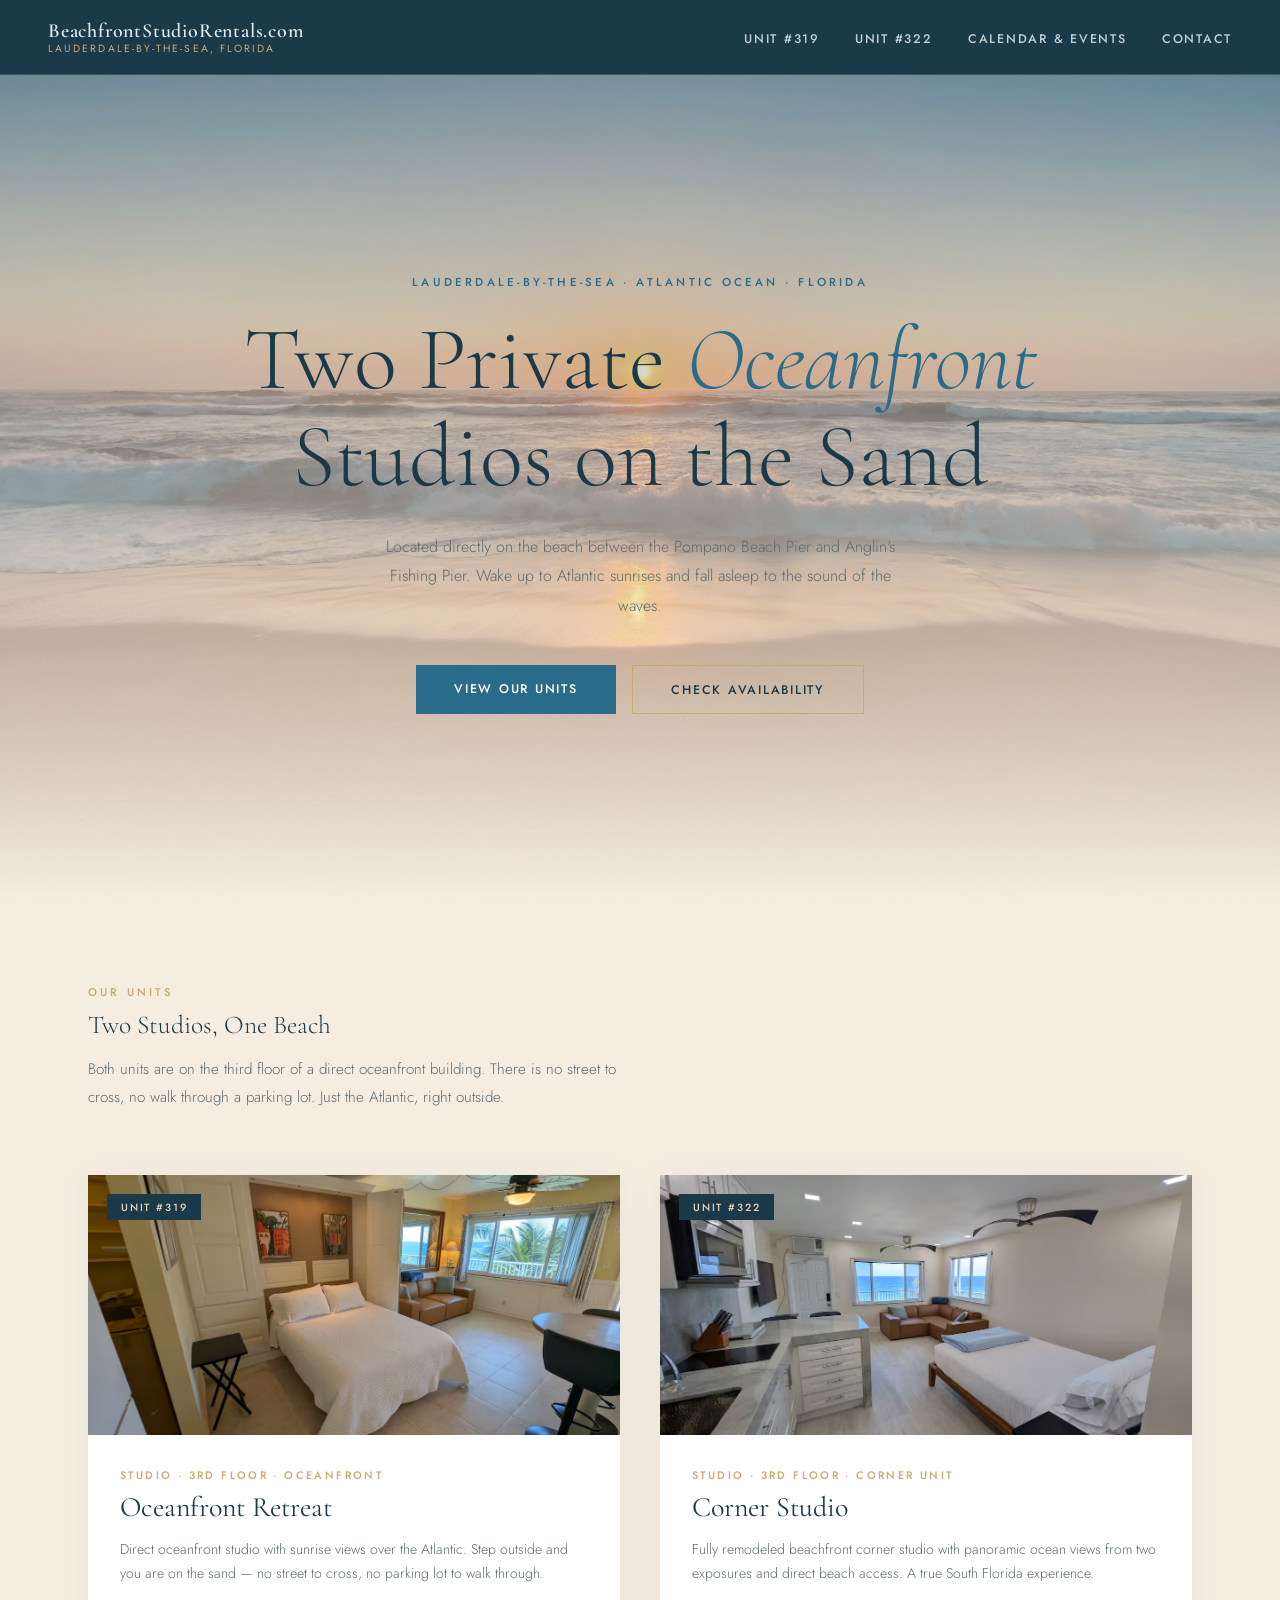
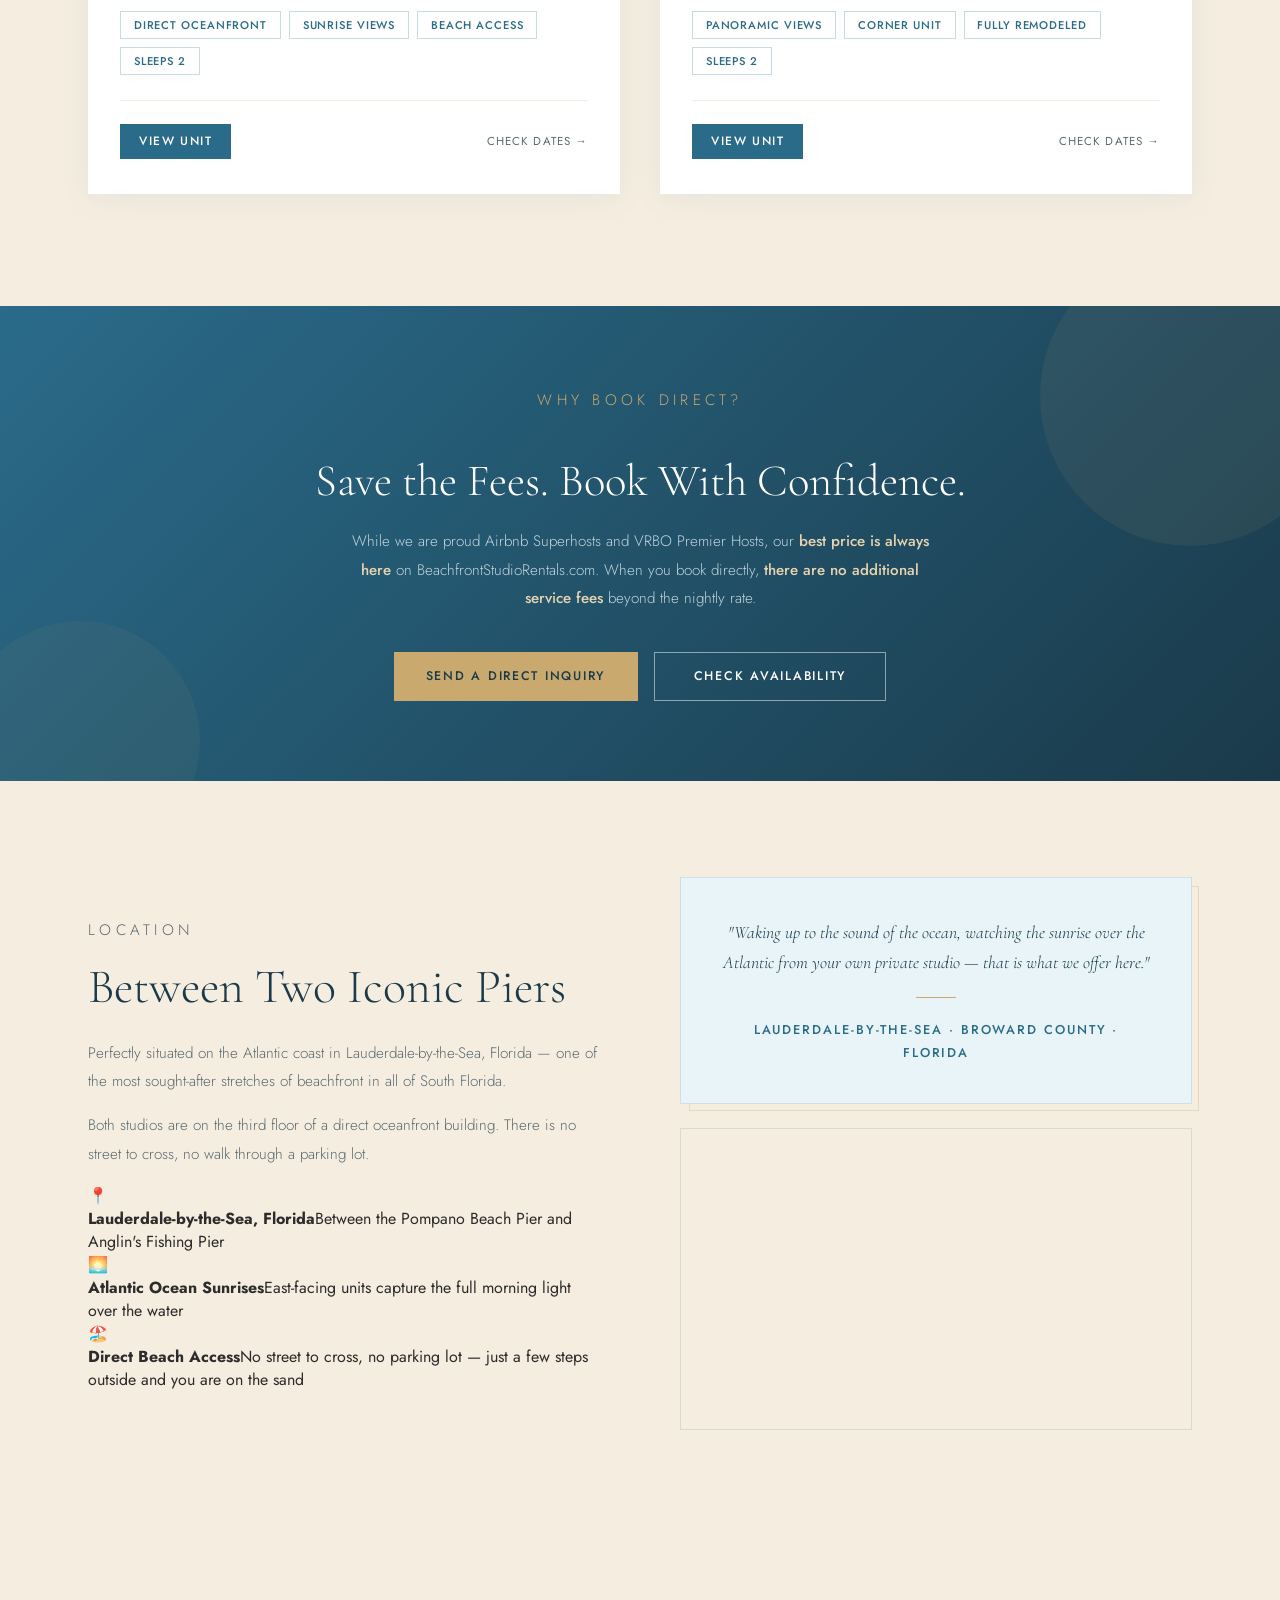
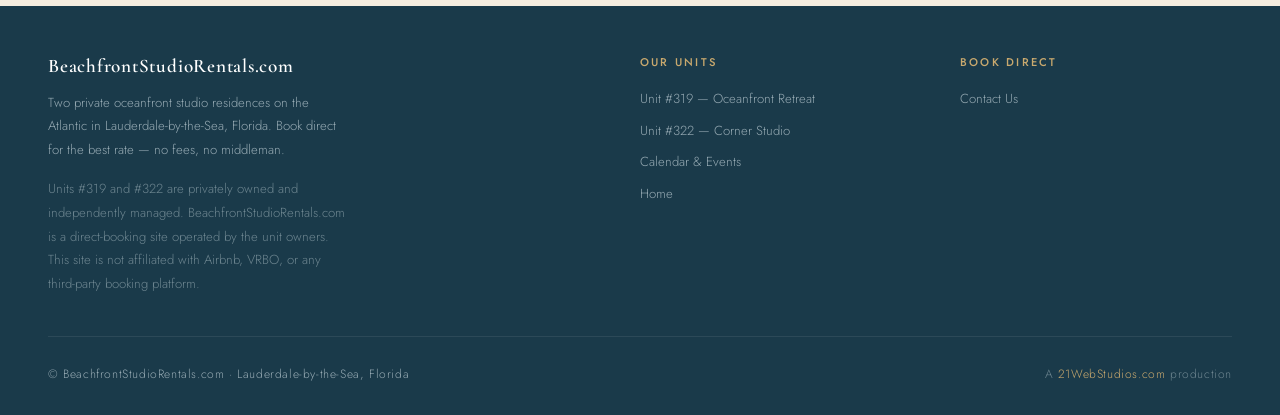
==== commit 047bdcbe: "quote fix" ====
--- a/index.html
+++ b/index.html
@@ -9,17 +9,25 @@
   <link rel="stylesheet" href="styles.css"/>
 </head>
 <body>
+
+  <!-- NAV -->
   <nav id="site-nav">
     <a class="nav-logo" href="index.html">
       BeachfrontStudioRentals.com
       <span>Lauderdale-by-the-Sea, Florida</span>
     </a>
     <ul class="nav-links" id="nav-links">
-      <li><a href="319.html">Unit #319</a></li><li><a href="322.html">Unit #322</a></li><li><a href="calendar-events.html">Calendar &amp; Events</a></li>
+      <li><a href="319.html">Unit #319</a></li>
+      <li><a href="322.html">Unit #322</a></li>
+      <li><a href="calendar-events.html">Calendar &amp; Events</a></li>
       <li><button id="nav-contact-btn">Contact</button></li>
     </ul>
-    <button class="nav-toggle" id="nav-toggle" aria-label="Menu"><span></span><span></span><span></span></button>
+    <button class="nav-toggle" id="nav-toggle" aria-label="Menu">
+      <span></span><span></span><span></span>
+    </button>
   </nav>
+
+  <!-- CONTACT MODAL -->
   <div class="contact-modal" id="contact-modal">
     <div class="contact-box">
       <button class="contact-box-close" id="contact-modal-close">&times;</button>
@@ -53,6 +61,7 @@
     </div>
   </div>
 
+  <!-- HERO -->
   <section class="hero">
     <div class="hero-slide active" style="background-image:url('images/hero-1.jpg')"></div>
     <div class="hero-slide" style="background-image:url('images/hero-2.jpg')"></div>
@@ -68,6 +77,7 @@
     </div>
   </section>
 
+  <!-- UNITS -->
   <section class="units" id="units">
     <p class="section-label">Our Units</p>
     <h2 class="section-title">Two Studios, One Beach</h2>
@@ -81,7 +91,7 @@
         <div class="unit-body">
           <p class="unit-number">Studio &middot; 3rd Floor &middot; Oceanfront</p>
           <h3 class="unit-name">Oceanfront Retreat</h3>
-          <p class="unit-desc">Direct oceanfront studio with sunrise views over the Atlantic. Step outside and you are on the sand — no street to cross, no parking lot to walk through.</p>
+          <p class="unit-desc">Direct oceanfront studio with sunrise views over the Atlantic. Step outside and you are on the sand &mdash; no street to cross, no parking lot to walk through.</p>
           <div class="unit-features">
             <span class="unit-feature">Direct Oceanfront</span>
             <span class="unit-feature">Sunrise Views</span>
@@ -118,6 +128,7 @@
     </div>
   </section>
 
+  <!-- BOOK DIRECT -->
   <section class="book-direct">
     <p class="section-label" style="color:var(--gold);">Why Book Direct?</p>
     <h2>Save the Fees. Book With Confidence.</h2>
@@ -128,6 +139,7 @@
     </div>
   </section>
 
+  <!-- LOCATION -->
   <section class="location">
     <div class="location-text">
       <p class="section-label">Location</p>
@@ -155,12 +167,13 @@
         <div class="loc-divider"></div>
         <span class="loc-address">Lauderdale-by-the-Sea &middot; Broward County &middot; Florida</span>
       </div>
-      <div class="location-map-placeholder">
+      <div class="location-map">
         <iframe src="https://www.google.com/maps/embed?pb=!1m18!1m12!1m3!1d3579.5207369690393!2d-80.0918973!3d26.212264399999995!2m3!1f0!2f0!3f0!3m2!1i1024!2i768!4f13.1!3m3!1m2!1s0x88d8fd8407db7993%3A0x29782f8b338330ba!2s1480%20S%20Ocean%20Blvd%2C%20Pompano%20Beach%2C%20FL%2033062!5e0!3m2!1sen!2sus!4v1775574639412!5m2!1sen!2sus" width="100%" height="300" style="border:0;display:block;" allowfullscreen="" loading="lazy" referrerpolicy="no-referrer-when-downgrade"></iframe>
       </div>
     </div>
   </section>
 
+  <!-- FOOTER -->
   <footer>
     <div class="footer-inner">
       <div class="footer-brand">
@@ -190,51 +203,79 @@
     </div>
   </footer>
 
+  <!-- SCRIPTS -->
   <script>
     document.getElementById('nav-toggle').addEventListener('click', function() {
       document.getElementById('nav-links').classList.toggle('open');
     });
     document.querySelectorAll('.nav-links a').forEach(function(a) {
-      a.addEventListener('click', function() { document.getElementById('nav-links').classList.remove('open'); });
-    });
+      a.addEventListener('click', function() {
+        document.getElementById('nav-links').classList.remove('open');
+      });
+    });
+
     function openContactModal() {
       document.getElementById('contact-form').style.display = 'flex';
       document.getElementById('contact-success').style.display = 'none';
       document.getElementById('contact-modal').classList.add('open');
       document.body.style.overflow = 'hidden';
     }
+
     document.getElementById('nav-contact-btn').addEventListener('click', openContactModal);
     document.getElementById('footer-contact-btn').addEventListener('click', openContactModal);
+    document.getElementById('book-direct-contact-btn').addEventListener('click', openContactModal);
+
     document.getElementById('contact-modal-close').addEventListener('click', function() {
       document.getElementById('contact-modal').classList.remove('open');
       document.body.style.overflow = '';
     });
     document.getElementById('contact-modal').addEventListener('click', function(e) {
-      if (e.target === this) { this.classList.remove('open'); document.body.style.overflow = ''; }
-    });
+      if (e.target === this) {
+        this.classList.remove('open');
+        document.body.style.overflow = '';
+      }
+    });
+
     var prefSel = document.getElementById('contact-pref');
-    var phoneF = document.getElementById('contact-phone');
-    var nudge = document.getElementById('contact-nudge');
+    var phoneF  = document.getElementById('contact-phone');
+    var nudge   = document.getElementById('contact-nudge');
     function checkNudge() {
-      nudge.style.display = ((prefSel.value==='Text'||prefSel.value==='Phone call') && !phoneF.value.trim()) ? 'block' : 'none';
+      nudge.style.display = ((prefSel.value === 'Text' || prefSel.value === 'Phone call') && !phoneF.value.trim()) ? 'block' : 'none';
     }
     prefSel.addEventListener('change', checkNudge);
     phoneF.addEventListener('input', checkNudge);
+
     document.getElementById('contact-form').addEventListener('submit', async function(e) {
       e.preventDefault();
       var btn = this.querySelector('.contact-submit');
-      btn.textContent = 'Sending...'; btn.disabled = true;
+      btn.textContent = 'Sending...';
+      btn.disabled = true;
       try {
-        var r = await fetch('https://api.web3forms.com/submit', {method:'POST', body:new FormData(this)});
+        var r = await fetch('https://api.web3forms.com/submit', { method: 'POST', body: new FormData(this) });
         var j = await r.json();
-        if (j.success) { this.style.display='none'; document.getElementById('contact-success').style.display='block'; }
-        else { btn.textContent='Send Inquiry →'; btn.disabled=false; alert('Something went wrong.'); }
-      } catch(err) { btn.textContent='Send Inquiry →'; btn.disabled=false; alert('Something went wrong.'); }
-    });
-    document.getElementById('book-direct-contact-btn').addEventListener('click', openContactModal);
-    const slides=document.querySelectorAll('.hero-slide');
-    let current=0;
-    setInterval(()=>{slides[current].classList.remove('active');current=(current+1)%slides.length;slides[current].classList.add('active');},6000);
+        if (j.success) {
+          this.style.display = 'none';
+          document.getElementById('contact-success').style.display = 'block';
+        } else {
+          btn.textContent = 'Send Inquiry →';
+          btn.disabled = false;
+          alert('Something went wrong.');
+        }
+      } catch(err) {
+        btn.textContent = 'Send Inquiry →';
+        btn.disabled = false;
+        alert('Something went wrong.');
+      }
+    });
+
+    const slides = document.querySelectorAll('.hero-slide');
+    let current = 0;
+    setInterval(() => {
+      slides[current].classList.remove('active');
+      current = (current + 1) % slides.length;
+      slides[current].classList.add('active');
+    }, 6000);
   </script>
+
 </body>
 </html>
--- a/styles.css
+++ b/styles.css
@@ -34,6 +34,10 @@
   --occupied-text:#1a3a4a;
   --empty-bg:     #f0e8dc;
   --empty-text:   #8a9aa0;
+
+  /* coming-soon calendar state */
+  --sage:         #5e826e;
+  --sage-lt:      rgba(94,130,110,0.13);
 }
 
 html { scroll-behavior: smooth; }
@@ -123,7 +127,7 @@
 }
 
 
-/* ── CONTACT MODAL (index, calendar-events, cleaner-calendar) ── */
+/* ── CONTACT MODAL ── */
 
 .contact-modal {
   display: none;
@@ -347,7 +351,7 @@
 .footer-credit a:hover { color: var(--gold-lt); }
 
 
-/* ── SECTION HELPERS (used across index, 319, 322, calendar-events) ── */
+/* ── SECTION HELPERS ── */
 
 .section-label {
   font-size: 0.7rem;
@@ -367,7 +371,7 @@
 }
 
 
-/* ── BUTTONS (shared across pages) ── */
+/* ── BUTTONS ── */
 
 .btn-primary {
   background: var(--ocean);
@@ -406,7 +410,7 @@
 .btn-gold {
   background: var(--gold);
   color: var(--deep);
-  padding: 0.9rem 2.4rem;
+  padding: 0.85rem 2rem;
   border: none;
   font-family: 'Jost', sans-serif;
   font-size: 0.78rem;
@@ -436,6 +440,36 @@
   display: inline-block;
 }
 .btn-ghost:hover { border-color: white; background: rgba(255,255,255,0.08); transform: translateY(-2px); }
+
+.btn-ghost-white {
+  background: transparent;
+  color: white;
+  padding: 0.85rem 2rem;
+  font-family: 'Jost', sans-serif;
+  font-size: 0.78rem;
+  font-weight: 500;
+  letter-spacing: 0.14em;
+  text-transform: uppercase;
+  text-decoration: none;
+  border: 1.5px solid rgba(255,255,255,0.4);
+  transition: all 0.2s;
+  display: inline-block;
+}
+.btn-ghost-white:hover { border-color: white; background: rgba(255,255,255,0.08); transform: translateY(-2px); }
+
+.btn-link {
+  background: none;
+  border: none;
+  cursor: pointer;
+  font-size: 0.82rem;
+  color: rgba(232,244,248,0.6);
+  font-family: 'Jost', sans-serif;
+  font-weight: 300;
+  padding: 0;
+  transition: color 0.2s;
+  display: inline;
+}
+.btn-link:hover { color: var(--gold); }
 
 
 /* ── INDEX — HERO ── */
@@ -721,28 +755,52 @@
   font-weight: 300;
   margin-bottom: 1rem;
 }
+.location-visual-col {
+  display: flex;
+  flex-direction: column;
+  gap: 1.5rem;
+}
 .location-visual {
+  background: var(--foam);
+  border: 1px solid rgba(42,107,138,0.15);
+  padding: 2.5rem;
+  text-align: center;
   position: relative;
-  border-radius: 2px;
-  overflow: hidden;
 }
 .location-visual::before {
   content: '';
   position: absolute;
-  top: -20px; left: -20px;
-  right: 20px; bottom: 20px;
-  border: 1px solid var(--gold);
-  border-radius: 2px;
-  z-index: 0;
-  pointer-events: none;
+  top: 8px; left: 8px;
+  right: -8px; bottom: -8px;
+  border: 1px solid rgba(201,169,110,0.3);
+  z-index: -1;
+}
+.location-visual p {
+  font-family: 'Cormorant Garamond', serif;
+  font-size: 1.1rem;
+  font-style: italic;
+  color: var(--deep);
+  line-height: 1.7;
+  font-weight: 300;
+}
+.loc-divider {
+  width: 40px;
+  height: 1px;
+  background: var(--gold);
+  margin: 1.2rem auto;
+}
+.loc-address {
+  font-family: 'Jost', sans-serif;
+  font-style: normal;
+  font-size: 0.8rem;
+  letter-spacing: 0.15em;
+  text-transform: uppercase;
+  color: var(--ocean);
+  font-weight: 500;
 }
 .location-map {
-  width: 100%;
-  height: 400px;
-  border: none;
-  display: block;
-  position: relative;
-  z-index: 1;
+  border: 1px solid rgba(42,107,138,0.15);
+  overflow: hidden;
 }
 
 
@@ -753,6 +811,7 @@
   margin: 0 auto;
   padding: 95px 2rem 4rem;
 }
+.unit-header { margin-bottom: 1.5rem; }
 .unit-eyebrow {
   font-size: 0.7rem;
   letter-spacing: 0.28em;
@@ -817,6 +876,7 @@
 }
 .show-all-btn:hover { background: var(--sand); }
 
+
 /* ── PHOTO MODAL LIGHTBOX ── */
 
 .photo-modal {
@@ -836,7 +896,6 @@
   padding: 0 80px;
   box-sizing: border-box;
 }
-
 .photo-modal-close {
   position: fixed;
   top: 1.5rem; right: 1.5rem;
@@ -848,7 +907,6 @@
   z-index: 201;
   line-height: 1;
 }
-
 .photo-modal-prev,
 .photo-modal-next {
   position: fixed;
@@ -869,7 +927,6 @@
 .photo-modal-next:hover { background: rgba(255,255,255,0.25); }
 .photo-modal-prev { left: 1rem; }
 .photo-modal-next { right: 1rem; }
-
 .photo-modal-counter {
   position: fixed;
   bottom: 1.5rem;
@@ -1330,14 +1387,17 @@
 .cal-day {
   font-size: 0.75rem;
   padding: 0.35rem 0.1rem;
-}
-.cal-day.available { background: rgba(201,169,110,0.12); color: var(--deep); }
-.cal-day.booked   { background: rgba(42,107,138,0.15); color: var(--ocean); text-decoration: line-through; }
-.cal-day.past     { color: #ccc; }
+  min-height: 2rem;
+}
+.cal-day.available    { background: rgba(201,169,110,0.12); color: var(--deep); }
+.cal-day.booked       { background: rgba(42,107,138,0.15); color: var(--ocean); text-decoration: line-through; }
+.cal-day.coming-soon  { background: var(--sage-lt); color: var(--sage); cursor: default; }
+.cal-day.past         { color: #ccc; }
 
 .cal-legend {
   display: flex;
-  gap: 1.5rem;
+  flex-wrap: wrap;
+  gap: 0.6rem 1.2rem;
   margin-top: 0.75rem;
   font-size: 0.68rem;
   color: var(--muted);
@@ -1458,6 +1518,81 @@
   font-style: italic;
 }
 
+.rules-list {
+  list-style: none;
+  margin: 0.75rem 0 1.25rem;
+  display: flex;
+  flex-direction: column;
+  gap: 0.6rem;
+}
+.rules-list li {
+  font-size: 0.82rem;
+  color: var(--muted);
+  font-weight: 300;
+  line-height: 1.65;
+  padding-left: 1rem;
+  position: relative;
+}
+.rules-list li::before {
+  content: '–';
+  position: absolute;
+  left: 0;
+  color: var(--gold);
+}
+
+.ack-block {
+  display: flex;
+  flex-direction: column;
+  gap: 0.6rem;
+  margin: 1rem 0;
+}
+.ack-row {
+  display: flex;
+  align-items: flex-start;
+  gap: 0.6rem;
+  font-size: 0.82rem;
+  color: var(--muted);
+  font-weight: 300;
+  line-height: 1.5;
+}
+.ack-row input[type="checkbox"] { margin-top: 0.15rem; flex-shrink: 0; }
+
+.form-submit {
+  display: block;
+  width: 100%;
+  background: var(--ocean);
+  color: white;
+  padding: 0.9rem;
+  font-family: 'Jost', sans-serif;
+  font-size: 0.78rem;
+  font-weight: 500;
+  letter-spacing: 0.14em;
+  text-transform: uppercase;
+  border: none;
+  cursor: pointer;
+  transition: background 0.2s;
+  margin-top: 1.5rem;
+  text-align: center;
+}
+.form-submit:hover { background: var(--deep); }
+
+.modal-success {
+  display: none;
+  text-align: center;
+  padding: 2rem 0;
+}
+.modal-success .check {
+  font-size: 2.5rem;
+  color: var(--gold);
+  margin-bottom: 0.75rem;
+}
+.modal-success p {
+  font-size: 0.92rem;
+  color: var(--muted);
+  font-weight: 300;
+  line-height: 1.85;
+}
+
 
 /* ── CALENDAR-EVENTS — PAGE LAYOUT ── */
 
@@ -1587,6 +1722,242 @@
   letter-spacing: 0.1em;
   text-transform: uppercase;
   color: var(--muted);
+}
+.cal-unit-link {
+  display: inline-block;
+  margin-top: 1.25rem;
+  font-size: 0.72rem;
+  letter-spacing: 0.12em;
+  text-transform: uppercase;
+  color: var(--ocean);
+  text-decoration: none;
+  font-weight: 500;
+  border-bottom: 1px solid rgba(42,107,138,0.3);
+  padding-bottom: 0.1rem;
+  transition: color 0.2s, border-color 0.2s;
+}
+.cal-unit-link:hover { color: var(--gold); border-color: var(--gold); }
+
+
+/* ── CALENDAR-EVENTS — CTA BAND ── */
+
+.cta-band {
+  background: linear-gradient(135deg, var(--ocean) 0%, var(--deep) 100%);
+  padding: 3.5rem 3rem;
+  text-align: center;
+  margin-bottom: 5rem;
+  position: relative;
+  overflow: hidden;
+}
+.cta-band::before {
+  content: '';
+  position: absolute;
+  top: -60px; right: -60px;
+  width: 280px; height: 280px;
+  border-radius: 50%;
+  background: rgba(201,169,110,0.08);
+}
+.cta-band::after {
+  content: '';
+  position: absolute;
+  bottom: -80px; left: -40px;
+  width: 220px; height: 220px;
+  border-radius: 50%;
+  background: rgba(201,169,110,0.06);
+}
+.cta-band-eyebrow {
+  font-size: 0.68rem;
+  letter-spacing: 0.28em;
+  text-transform: uppercase;
+  color: var(--gold);
+  font-weight: 500;
+  margin-bottom: 0.75rem;
+  position: relative;
+  z-index: 1;
+}
+.cta-band h2 {
+  font-family: 'Cormorant Garamond', serif;
+  font-size: clamp(1.6rem, 3vw, 2.4rem);
+  font-weight: 300;
+  color: white;
+  margin-bottom: 1rem;
+  line-height: 1.2;
+  position: relative;
+  z-index: 1;
+}
+.cta-band p {
+  font-size: 0.9rem;
+  color: rgba(232,244,248,0.75);
+  font-weight: 300;
+  line-height: 1.8;
+  max-width: 500px;
+  margin: 0 auto 2rem;
+  position: relative;
+  z-index: 1;
+}
+.cta-buttons {
+  display: flex;
+  gap: 1rem;
+  justify-content: center;
+  flex-wrap: wrap;
+  position: relative;
+  z-index: 1;
+}
+
+
+/* ── CALENDAR-EVENTS — EVENTS SECTION ── */
+
+.events-section { margin-bottom: 5rem; }
+.events-header { text-align: center; margin-bottom: 3rem; }
+.section-eyebrow {
+  font-size: 0.7rem;
+  letter-spacing: 0.28em;
+  text-transform: uppercase;
+  color: var(--gold);
+  font-weight: 500;
+  margin-bottom: 0.75rem;
+}
+.section-desc {
+  font-size: 0.9rem;
+  color: var(--muted);
+  font-weight: 300;
+  line-height: 1.8;
+  max-width: 560px;
+  margin: 0 auto;
+}
+.sig-events {
+  display: grid;
+  grid-template-columns: repeat(3, 1fr);
+  gap: 1.5rem;
+  margin-bottom: 3rem;
+}
+.sig-event {
+  background: white;
+  border: 1px solid rgba(42,107,138,0.1);
+  box-shadow: 0 2px 20px rgba(42,107,138,0.05);
+  padding: 2rem;
+  position: relative;
+  overflow: hidden;
+}
+.sig-event::before {
+  content: '';
+  position: absolute;
+  top: 0; left: 0; right: 0;
+  height: 3px;
+  background: var(--gold);
+}
+.sig-event-date {
+  font-size: 0.68rem;
+  letter-spacing: 0.2em;
+  text-transform: uppercase;
+  color: var(--gold);
+  font-weight: 500;
+  margin-bottom: 0.6rem;
+}
+.sig-event-title {
+  font-family: 'Cormorant Garamond', serif;
+  font-size: 1.25rem;
+  font-weight: 400;
+  color: var(--deep);
+  margin-bottom: 0.6rem;
+  line-height: 1.3;
+}
+.sig-event-desc {
+  font-size: 0.84rem;
+  line-height: 1.75;
+  color: var(--muted);
+  font-weight: 300;
+  margin-bottom: 1rem;
+}
+.sig-event-link {
+  font-size: 0.7rem;
+  letter-spacing: 0.12em;
+  text-transform: uppercase;
+  color: var(--ocean);
+  text-decoration: none;
+  font-weight: 500;
+  border-bottom: 1px solid rgba(42,107,138,0.3);
+  padding-bottom: 0.1rem;
+  transition: color 0.2s, border-color 0.2s;
+}
+.sig-event-link:hover { color: var(--gold); border-color: var(--gold); }
+
+
+/* ── CALENDAR-EVENTS — TURTLE FEATURE ── */
+
+.turtle-feature {
+  background: var(--foam);
+  border: 1px solid rgba(42,107,138,0.15);
+  padding: 2.5rem;
+  display: grid;
+  grid-template-columns: 1fr 2fr;
+  gap: 2.5rem;
+  align-items: center;
+  margin-bottom: 2.5rem;
+}
+.turtle-feature-icon { font-size: 4rem; text-align: center; }
+.turtle-feature-eyebrow {
+  font-size: 0.68rem;
+  letter-spacing: 0.2em;
+  text-transform: uppercase;
+  color: var(--ocean);
+  font-weight: 500;
+  margin-bottom: 0.5rem;
+}
+.turtle-feature-title {
+  font-family: 'Cormorant Garamond', serif;
+  font-size: 1.4rem;
+  font-weight: 400;
+  color: var(--deep);
+  margin-bottom: 0.6rem;
+}
+.turtle-feature-desc {
+  font-size: 0.84rem;
+  line-height: 1.75;
+  color: var(--muted);
+  font-weight: 300;
+}
+
+
+/* ── CALENDAR-EVENTS — ALWAYS ON SPORTS ── */
+
+.always-on-title {
+  font-size: 0.7rem;
+  letter-spacing: 0.28em;
+  text-transform: uppercase;
+  color: var(--gold);
+  font-weight: 500;
+  margin-bottom: 1.25rem;
+  text-align: center;
+}
+.always-on-grid {
+  display: grid;
+  grid-template-columns: repeat(5, 1fr);
+  gap: 1rem;
+}
+.always-on-card {
+  background: white;
+  border: 1px solid rgba(42,107,138,0.1);
+  padding: 1.25rem 1rem;
+  text-align: center;
+  transition: box-shadow 0.2s, transform 0.2s;
+  text-decoration: none;
+  display: block;
+}
+.always-on-card:hover { box-shadow: 0 6px 20px rgba(42,107,138,0.1); transform: translateY(-2px); }
+.always-on-icon { font-size: 1.6rem; margin-bottom: 0.5rem; }
+.always-on-name {
+  font-size: 0.72rem;
+  letter-spacing: 0.08em;
+  text-transform: uppercase;
+  color: var(--deep);
+  font-weight: 500;
+  margin-bottom: 0.2rem;
+}
+.always-on-league {
+  font-size: 0.65rem;
+  color: var(--muted);
+  font-weight: 300;
 }
 
 
@@ -1900,21 +2271,23 @@
 /* ── RESPONSIVE ── */
 
 @media (max-width: 1024px) {
-  .two-col       { grid-template-columns: 1fr 320px; gap: 2.5rem; }
-  .instr-grid    { grid-template-columns: repeat(3, 1fr); gap: 0.65rem; }
+  .two-col        { grid-template-columns: 1fr 320px; gap: 2.5rem; }
+  .instr-grid     { grid-template-columns: repeat(3, 1fr); gap: 0.65rem; }
+  .sig-events     { grid-template-columns: 1fr 1fr; }
+  .always-on-grid { grid-template-columns: repeat(3, 1fr); }
 }
 
 @media (max-width: 900px) {
-  .location      { grid-template-columns: 1fr; gap: 3rem; padding: 5rem 2rem; }
-  .two-col       { grid-template-columns: 1fr; gap: 2.5rem; }
-  .right-col     { position: static; }
-  .footer-inner  { grid-template-columns: 1fr 1fr; gap: 2rem; }
-  .instr-grid    { grid-template-columns: repeat(3, 1fr); gap: 0.65rem; }
+  .location       { grid-template-columns: 1fr; gap: 3rem; padding: 5rem 2rem; }
+  .two-col        { grid-template-columns: 1fr; gap: 2.5rem; }
+  .right-col      { position: static; }
+  .footer-inner   { grid-template-columns: 1fr 1fr; gap: 2rem; }
+  .instr-grid     { grid-template-columns: repeat(3, 1fr); gap: 0.65rem; }
 }
 
 @media (max-width: 800px) {
-  .cals-wrap  { grid-template-columns: 1fr; }
-  .cal-cell   { min-height: 52px; }
+  .cals-wrap      { grid-template-columns: 1fr; }
+  .cal-cell       { min-height: 52px; }
 }
 
 @media (max-width: 768px) {
@@ -1933,39 +2306,52 @@
   .nav-toggle     { display: flex; }
 
   /* index */
-  .hero          { padding: 8rem 1.5rem 3.5rem; }
-  .hero h1       { font-size: clamp(2.2rem, 10vw, 3.5rem); }
-  .hero-cta      { flex-direction: column; align-items: center; }
+  .hero           { padding: 8rem 1.5rem 3.5rem; }
+  .hero h1        { font-size: clamp(2.2rem, 10vw, 3.5rem); }
+  .hero-cta       { flex-direction: column; align-items: center; }
   .btn-primary,
-  .btn-outline   { width: 100%; max-width: 280px; text-align: center; }
-  .units         { padding: 3.5rem 1.5rem 4rem; }
-  .units-grid    { grid-template-columns: 1fr; }
-  .book-direct   { padding: 3.5rem 1.5rem; }
+  .btn-outline    { width: 100%; max-width: 280px; text-align: center; }
+  .units          { padding: 3.5rem 1.5rem 4rem; }
+  .units-grid     { grid-template-columns: 1fr; }
+  .book-direct    { padding: 3.5rem 1.5rem; }
   .book-direct-actions { flex-direction: column; align-items: center; }
   .btn-gold,
-  .btn-ghost     { width: 100%; max-width: 280px; text-align: center; }
-  .location      { grid-template-columns: 1fr; gap: 2.5rem; padding: 3.5rem 1.5rem; }
+  .btn-ghost      { width: 100%; max-width: 280px; text-align: center; }
+  .location       { grid-template-columns: 1fr; gap: 2.5rem; padding: 3.5rem 1.5rem; }
   .location-visual::before { display: none; }
 
   /* unit pages */
-  .page-wrap        { padding: 85px 1.25rem 3rem; }
-  .photo-grid       { grid-template-columns: 1fr 1fr; grid-template-rows: 180px 180px; }
+  .page-wrap         { padding: 85px 1.25rem 3rem; }
+  .photo-grid        { grid-template-columns: 1fr 1fr; grid-template-rows: 180px 180px; }
   .photo-grid .main-photo { grid-column: 1 / 3; grid-row: 1 / 2; }
-  .matterport-embed { height: 280px; }
-  .instr-grid       { grid-template-columns: repeat(2, 1fr); gap: 0.5rem; }
-  .guest-modal      { padding: 0.75rem; }
+  .matterport-embed  { height: 280px; }
+  .instr-grid        { grid-template-columns: repeat(2, 1fr); gap: 0.5rem; }
+  .guest-modal       { padding: 0.75rem; }
   .guest-modal-panel { border-radius: 10px; padding: 1.5rem 1.25rem; }
-  .guest-photo      { max-width: 100%; }
-
-  /* calendars */
-  .calendars-wrap   { grid-template-columns: 1fr; }
+  .guest-photo       { max-width: 100%; }
+
+  /* calendar-events */
+  .calendars-wrap    { grid-template-columns: 1fr; }
+  .sig-events        { grid-template-columns: 1fr; }
+  .always-on-grid    { grid-template-columns: repeat(2, 1fr); }
+  .turtle-feature    { grid-template-columns: 1fr; gap: 1rem; text-align: center; }
+  .cta-buttons       { flex-direction: column; align-items: center; }
+  .btn-gold,
+  .btn-ghost-white   { width: 100%; max-width: 280px; text-align: center; }
 
   /* footer */
-  .footer-inner  { grid-template-columns: 1fr; }
-  .footer-bottom { flex-direction: column; align-items: flex-start; }
+  .footer-inner   { grid-template-columns: 1fr; }
+  .footer-bottom  { flex-direction: column; align-items: flex-start; }
+}
+
+@media (max-width: 600px) {
+  .date-search-bar { flex-direction: column; border-radius: 12px; }
+  .ds-field        { border-right: none; border-bottom: 1px solid rgba(201,169,110,0.2); }
+  .ds-btn          { border-radius: 0 0 12px 12px; padding: 1rem; }
 }
 
 @media (max-width: 480px) {
-  .cleaner-wrap  { padding: 2rem 1rem 4rem; }
-  .cal-card      { padding: 1.25rem; }
-}
+  .cleaner-wrap    { padding: 2rem 1rem 4rem; }
+  .cal-card        { padding: 1.25rem; }
+  .always-on-grid  { grid-template-columns: repeat(2, 1fr); }
+}
